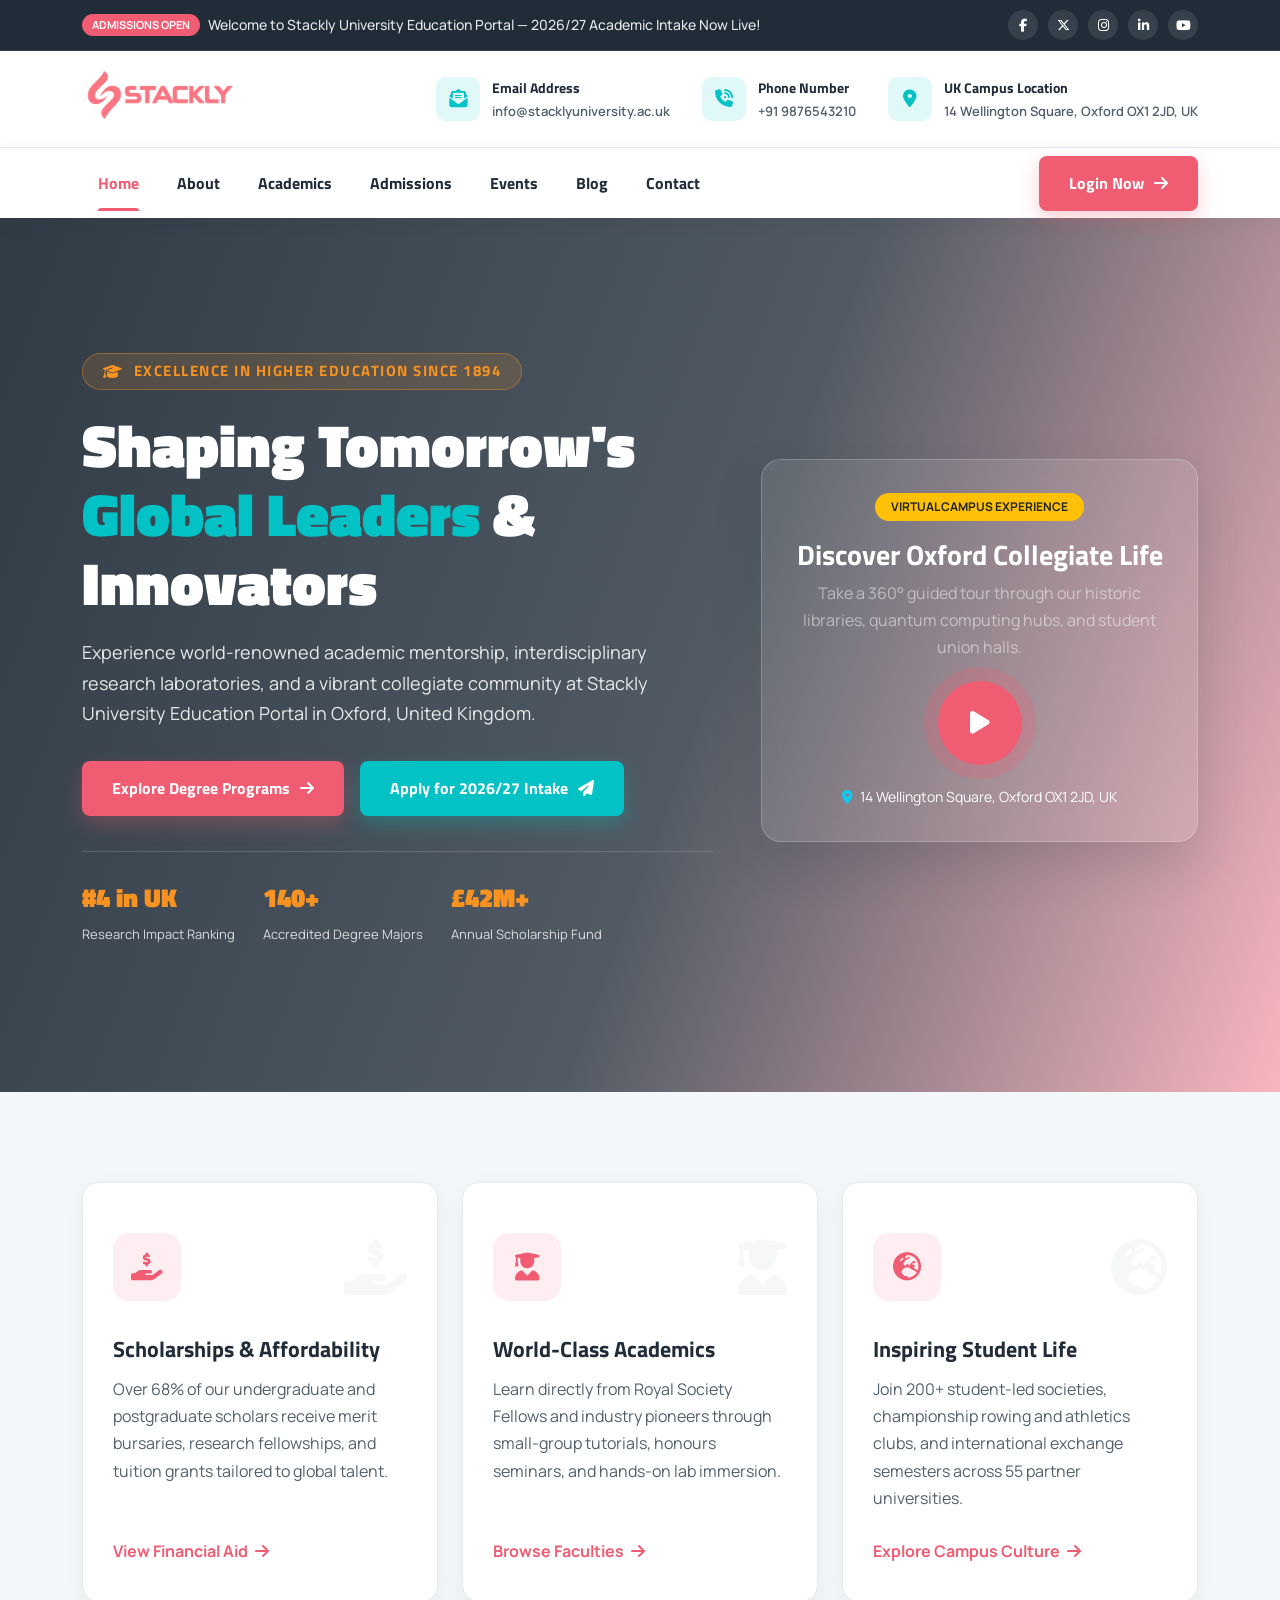
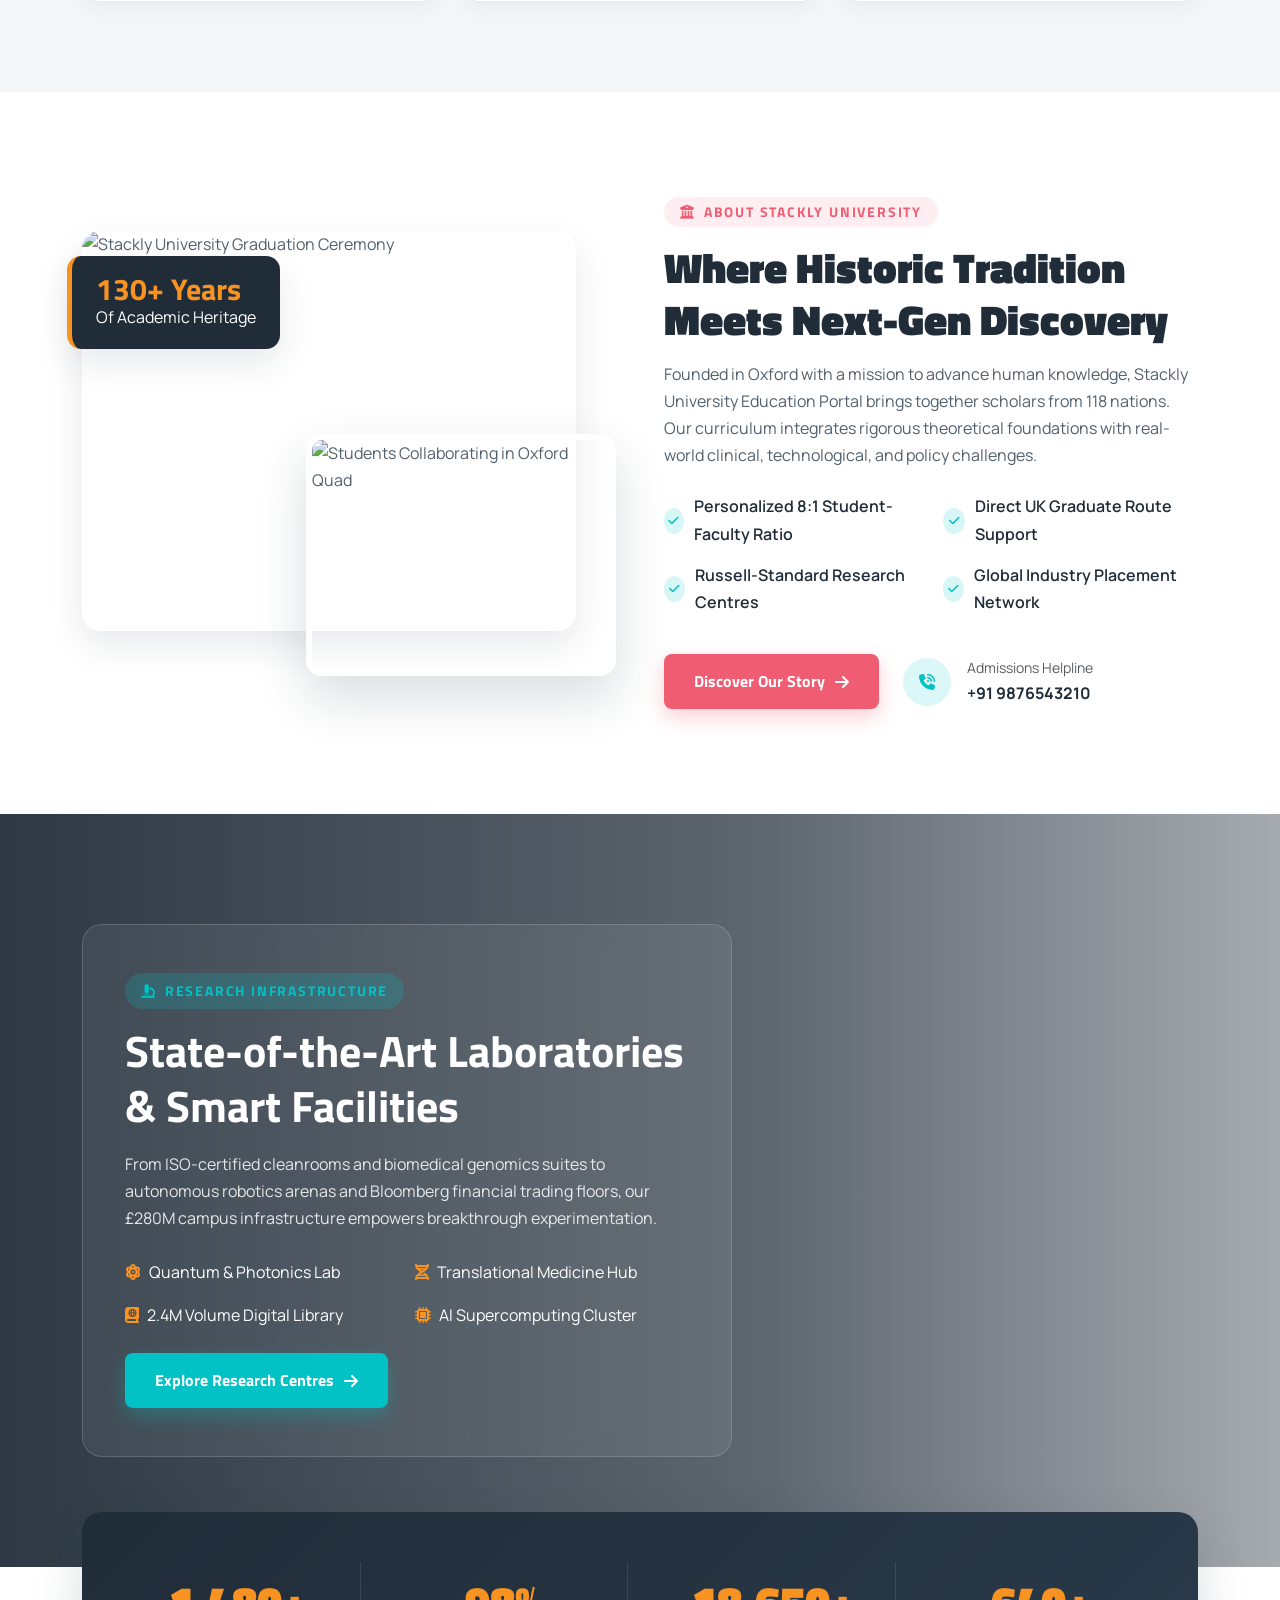
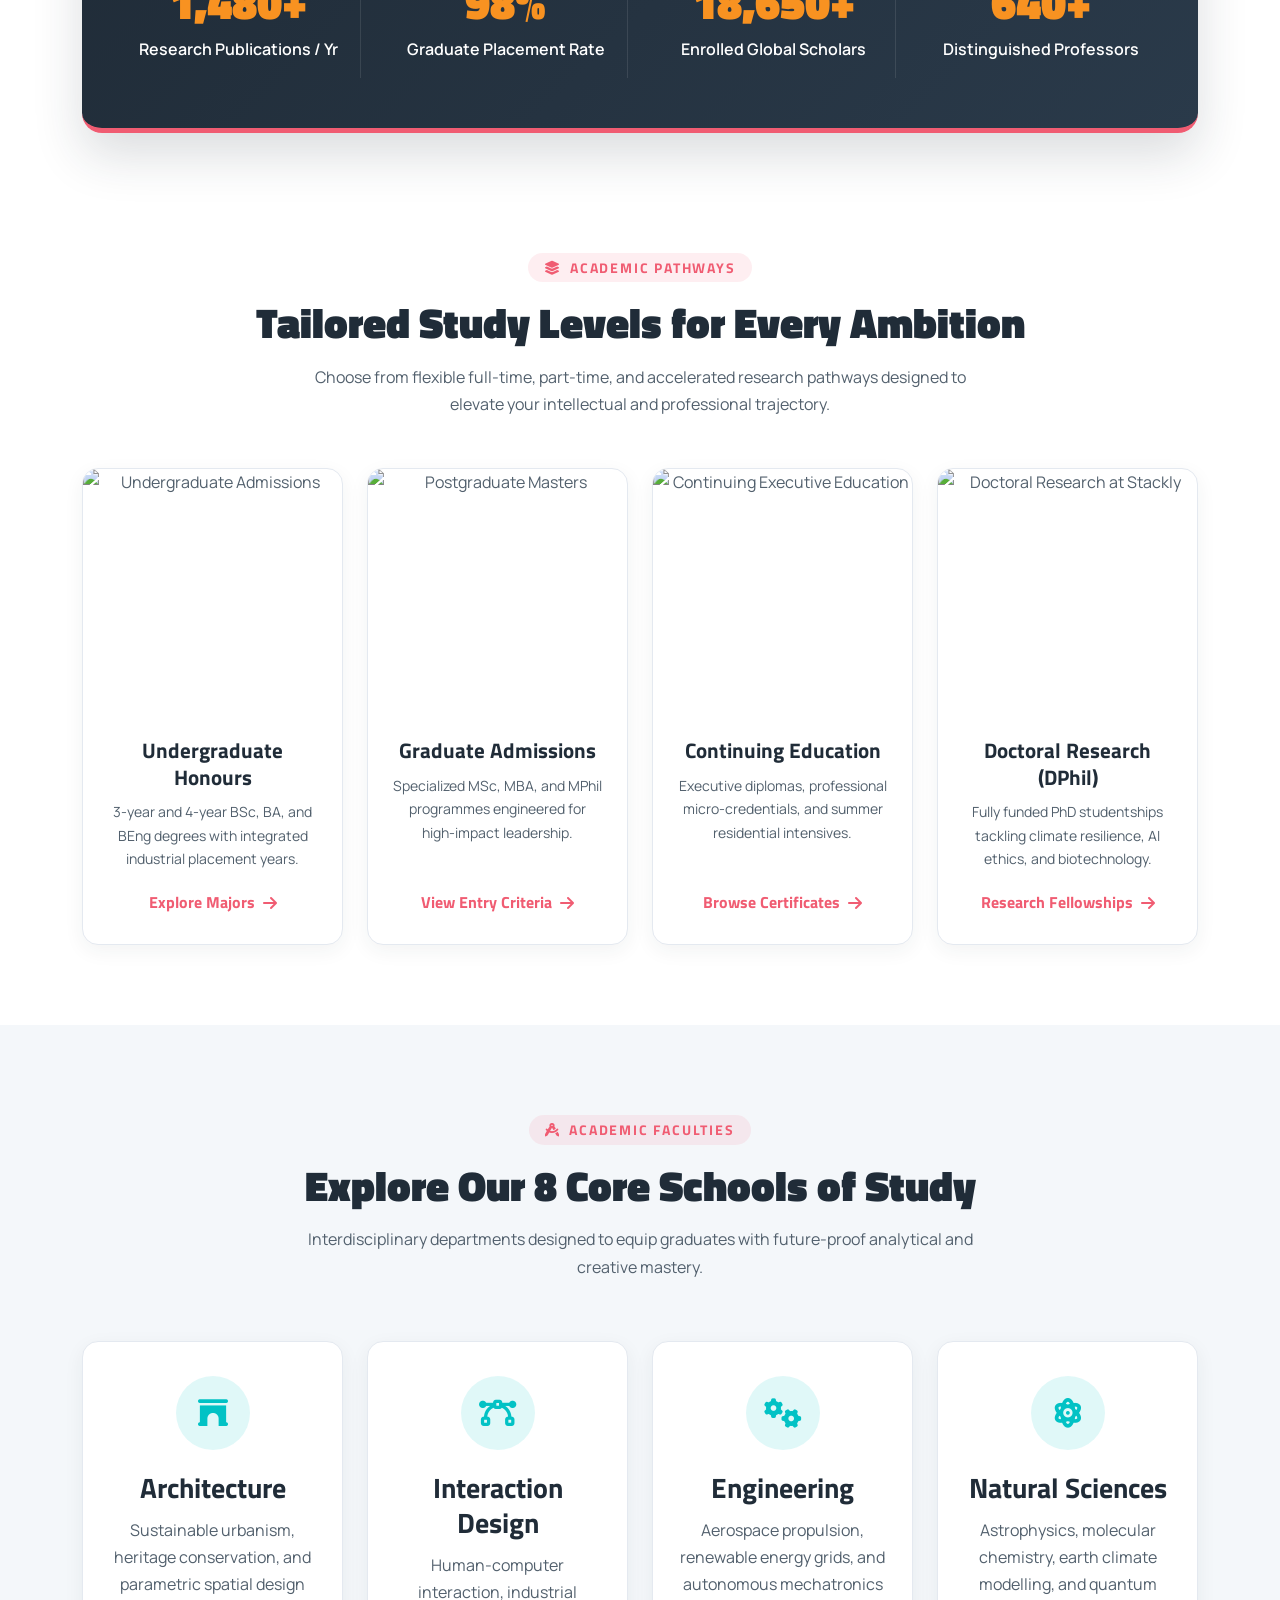
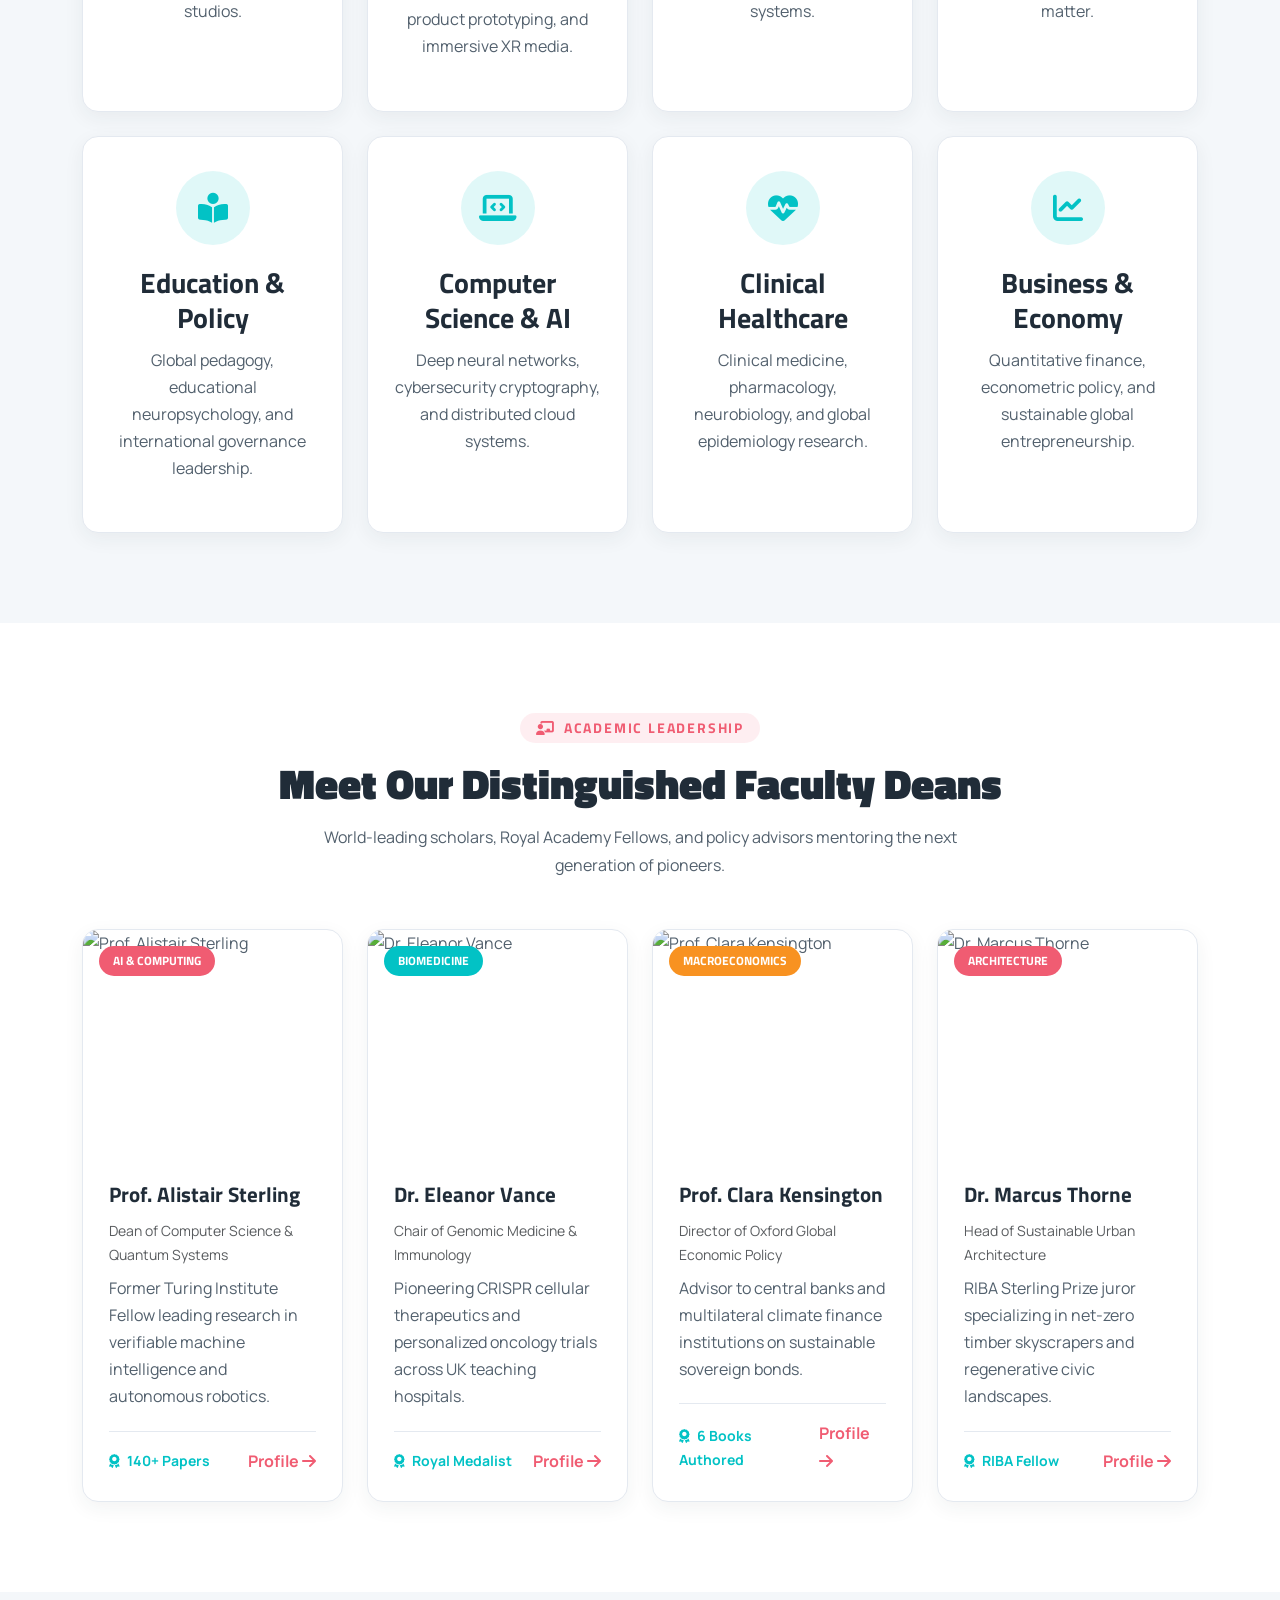
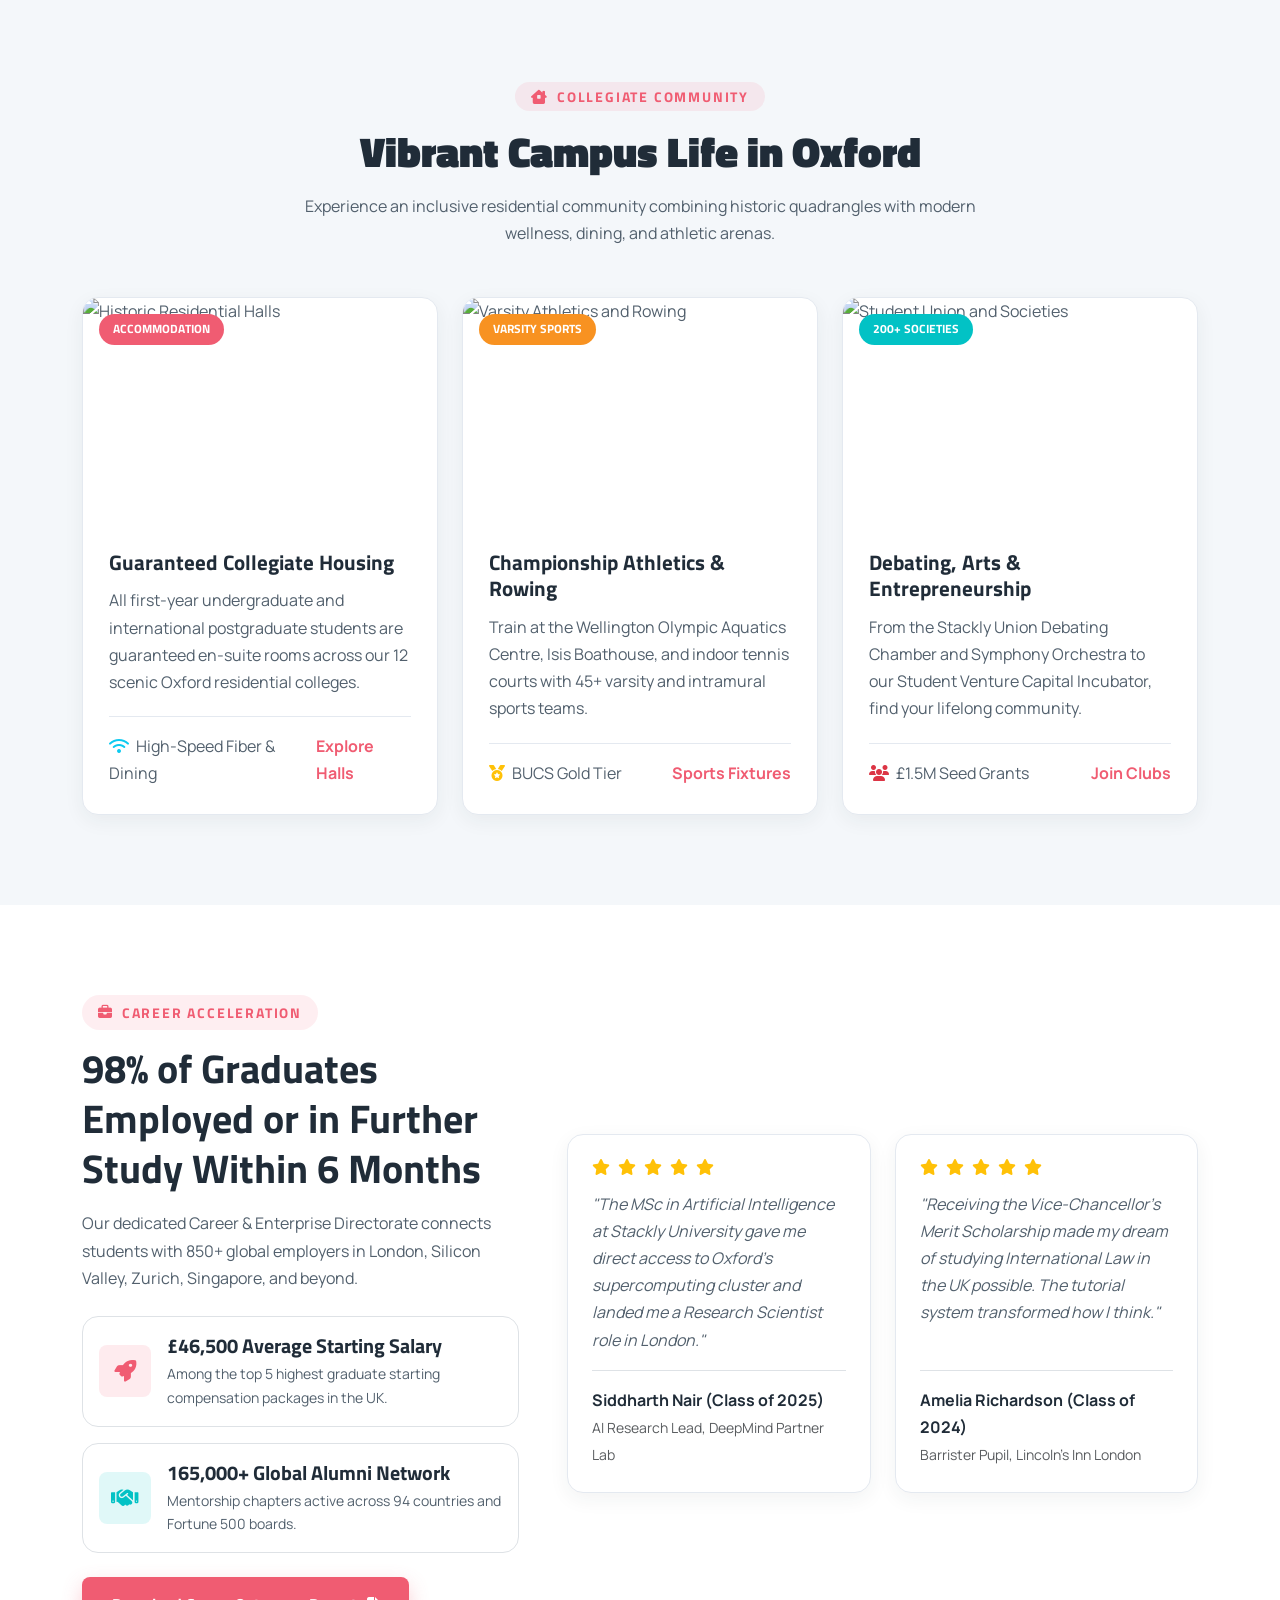
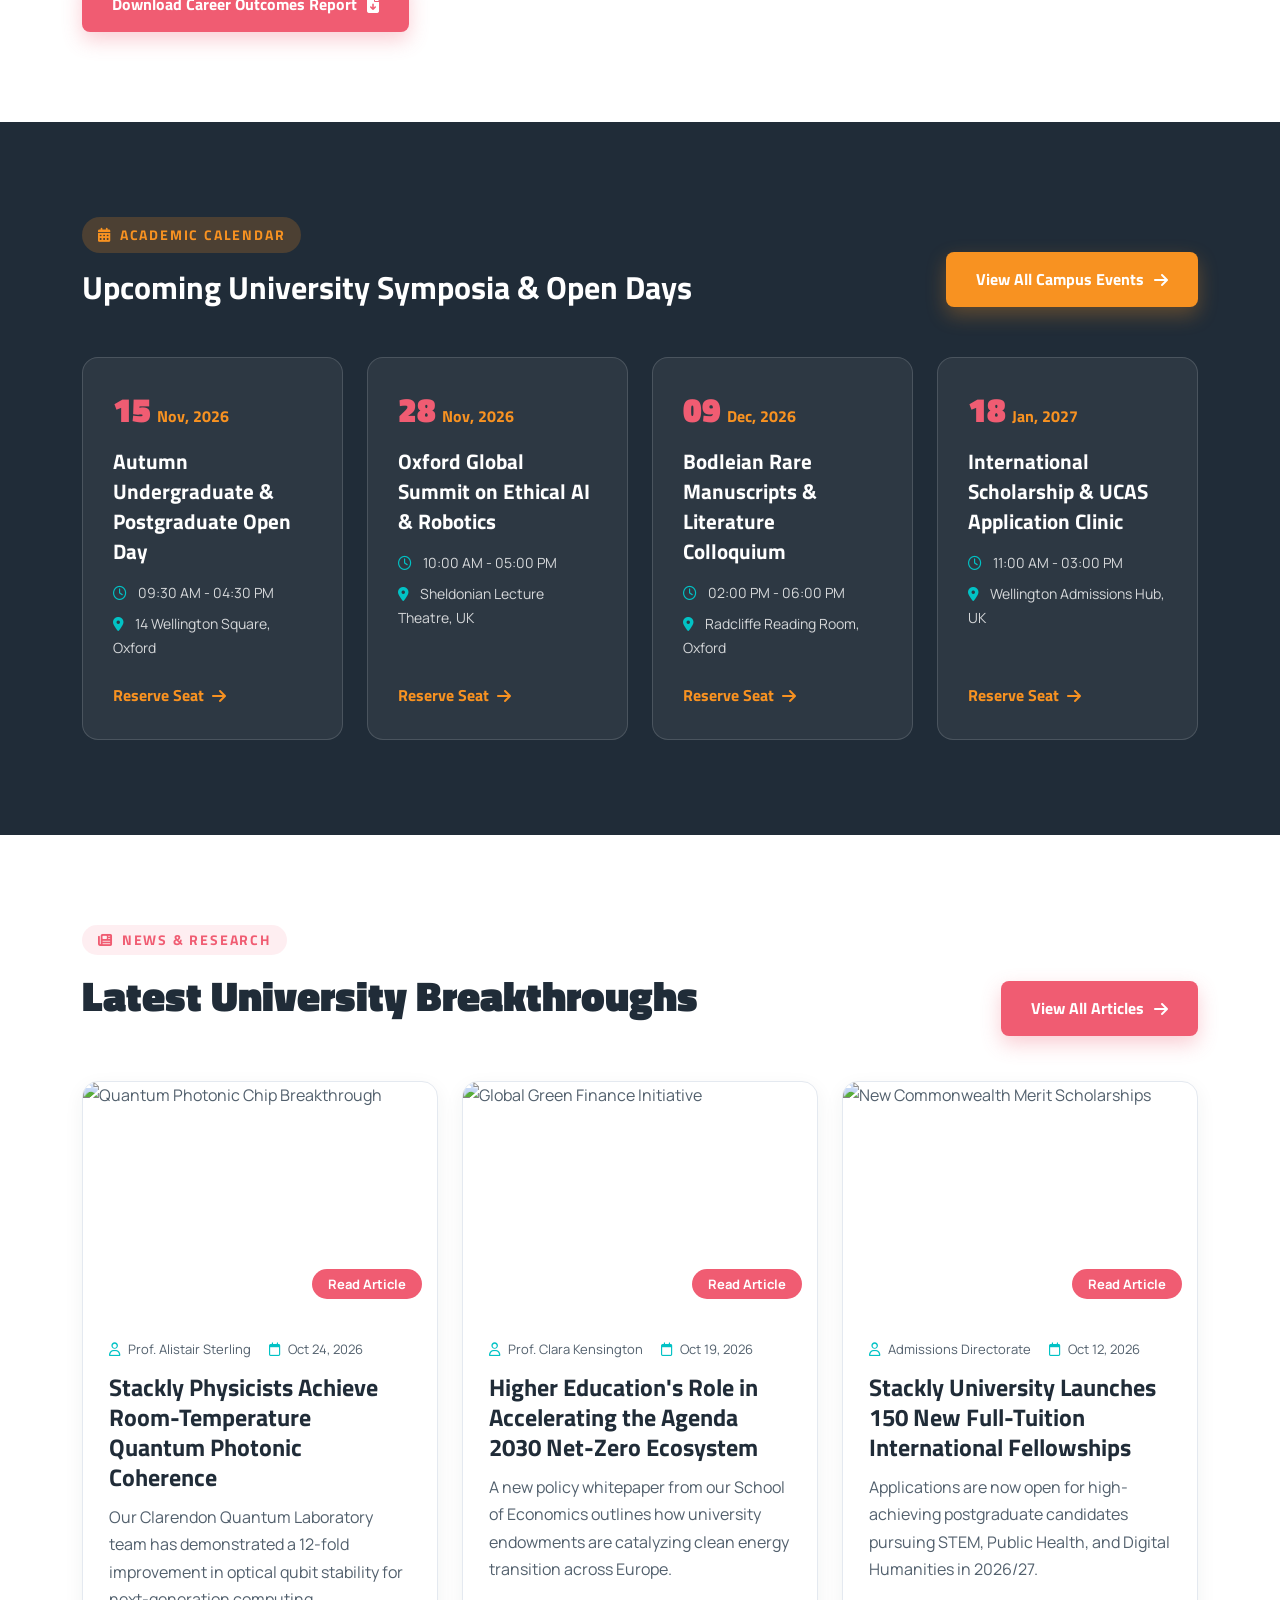
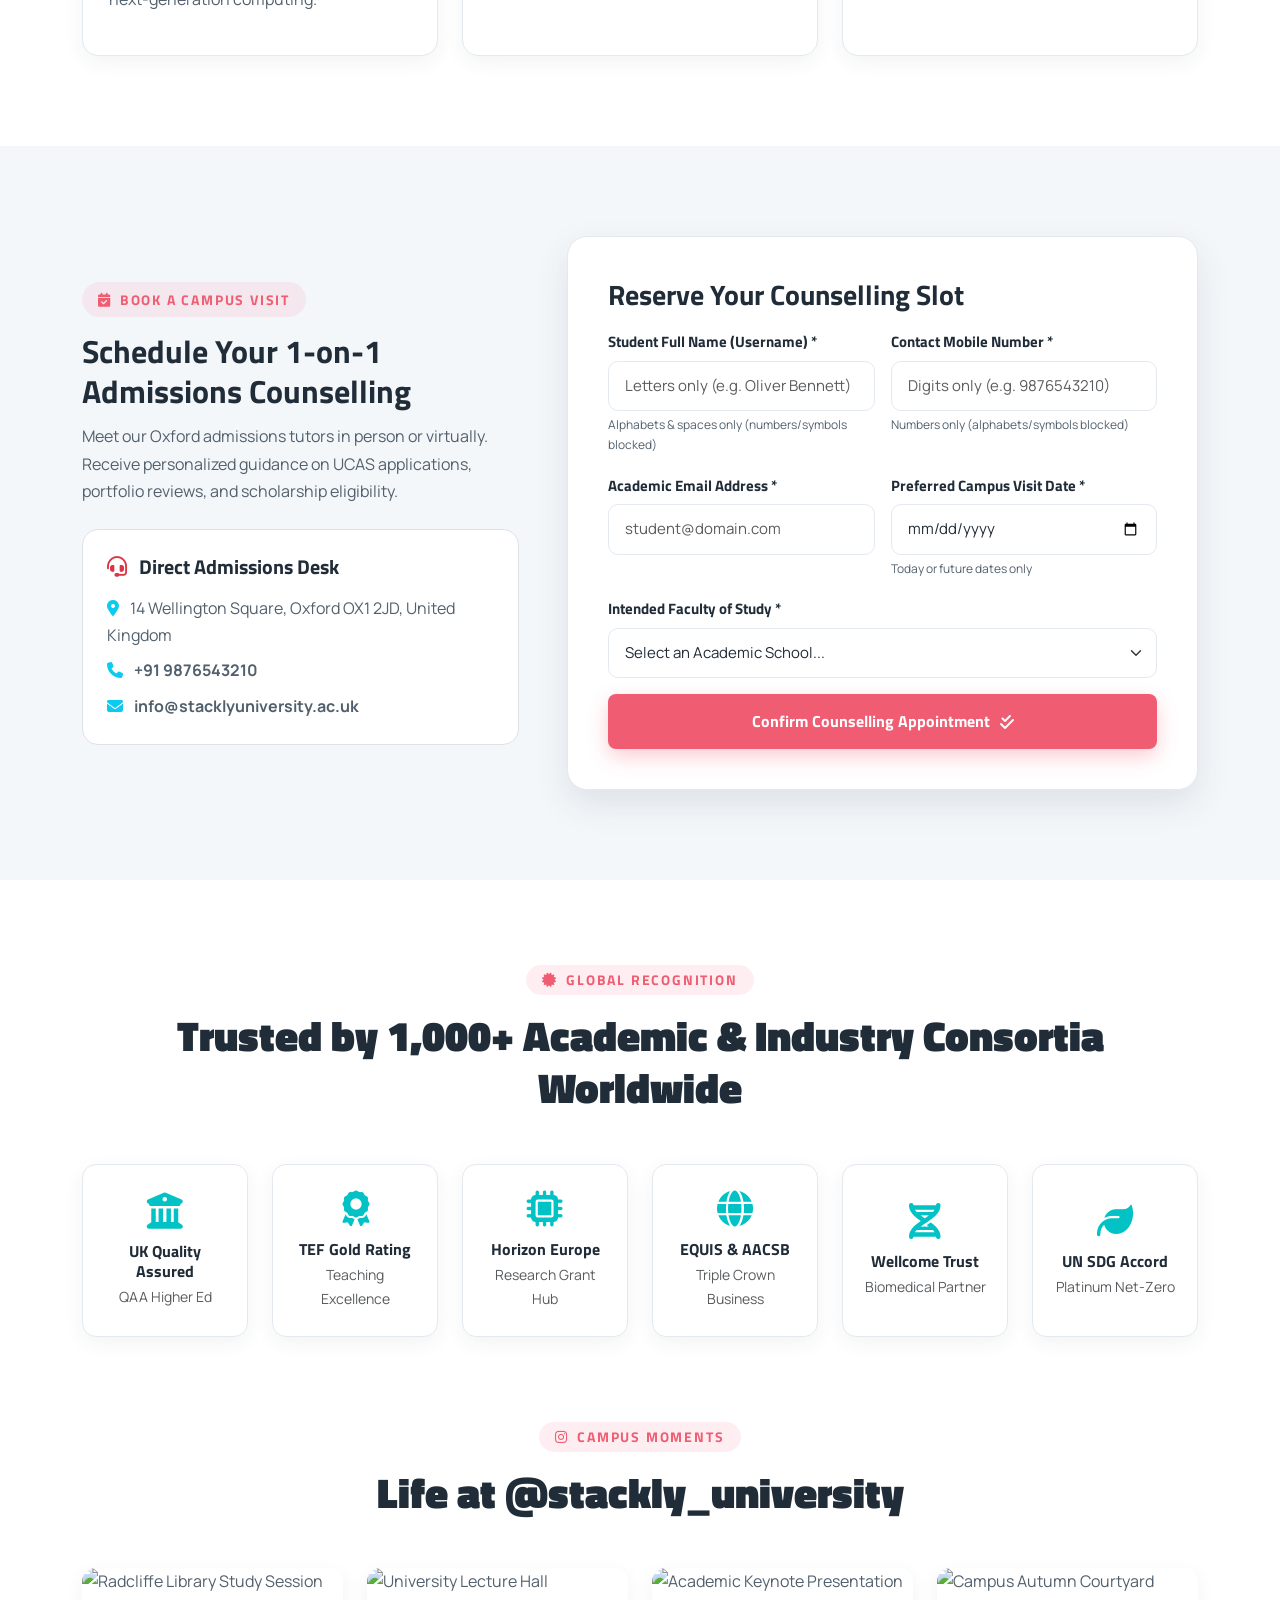
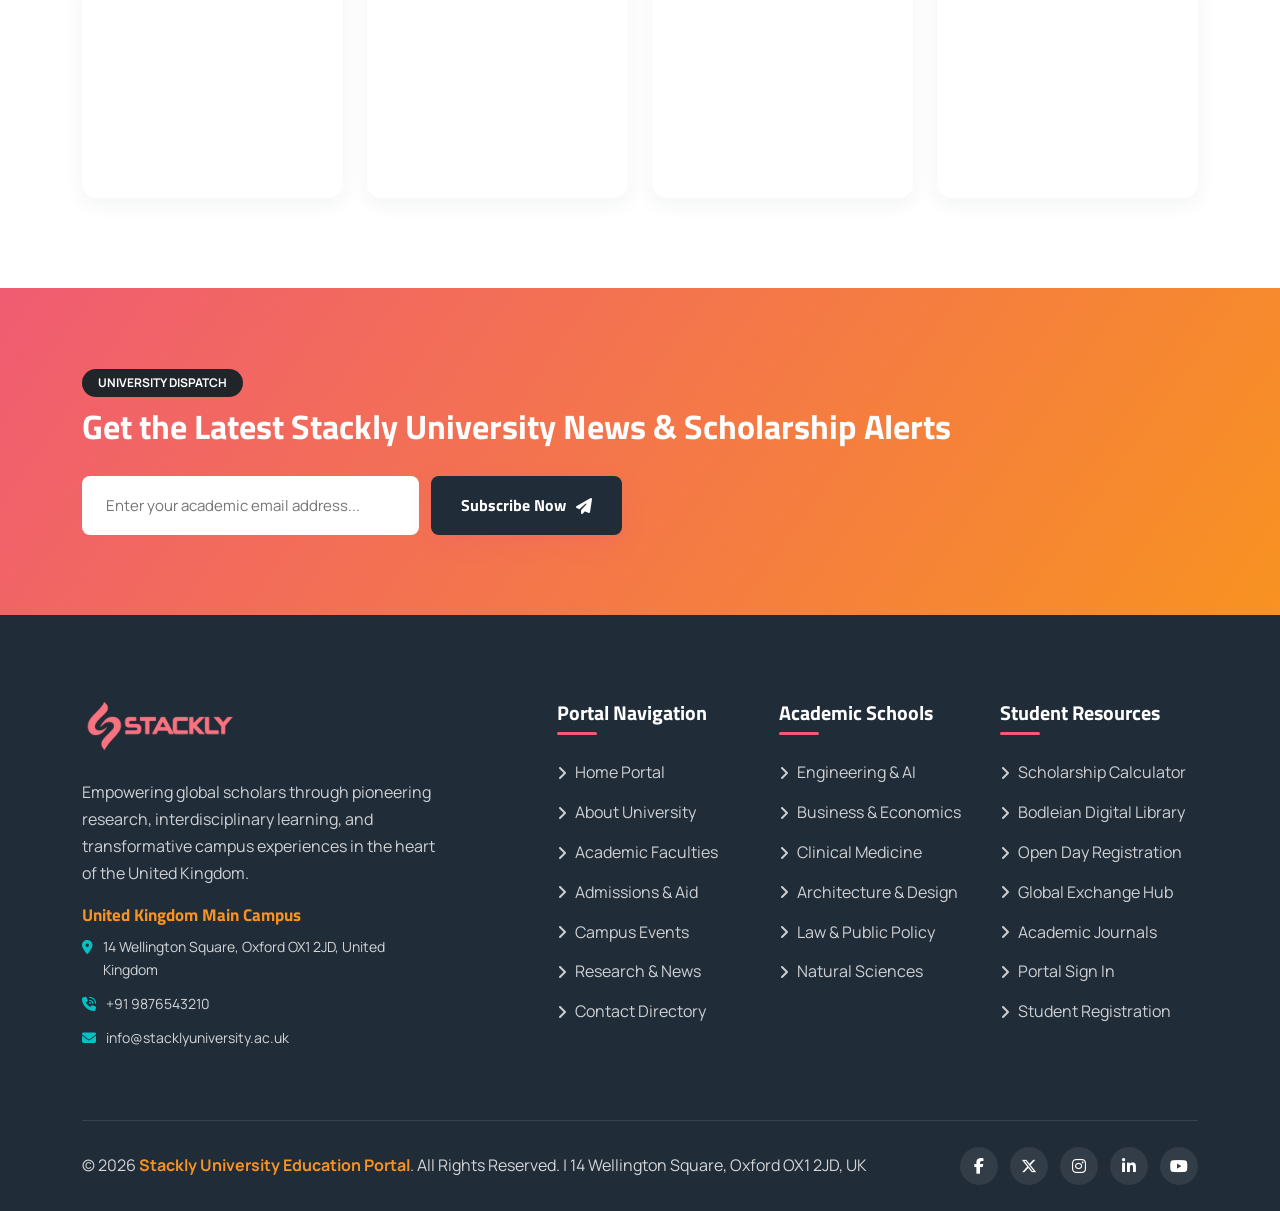
==== index.html @ 02e861b3 "first commit" ====
<!doctype html>
<html lang="en">
  <head>
    <meta charset="UTF-8" />
    <meta name="viewport" content="width=device-width, initial-scale=1.0" />
    <meta
      name="description"
      content="Stackly University Education Portal - Premier UK Higher Education, Research Excellence, Undergraduate & Postgraduate Admissions."
    />
    <title>Stackly University | University Education Portal</title>
    <!-- Favicon -->
    <link rel="icon" type="image/webp" href="assets/images/logoStackly.webp" />
    <!-- Bootstrap 5.3 CSS -->
    <link
      href="https://cdn.jsdelivr.net/npm/bootstrap@5.3.3/dist/css/bootstrap.min.css"
      rel="stylesheet"
    />
    <!-- Font Awesome 6.6 Latest Icons (includes X-Twitter) -->
    <link
      href="https://cdnjs.cloudflare.com/ajax/libs/font-awesome/6.6.0/css/all.min.css"
      rel="stylesheet"
    />
    <!-- Main Theme Stylesheet -->
    <link rel="stylesheet" href="assets/css/styles.css" />
  </head>
  <body class="boxed_wrapper">
    <!-- Common Header Component Container -->
    <div id="header-component"></div>

    <!-- SECTION 1: Banner Home One -->
    <section
      class="banner_home_one"
      style="
        background-image: url(&quot;https://images.unsplash.com/photo-1541339907198-e08756dedf3f?auto=format&fit=crop&w=1600&q=80&quot;);
      "
    >
      <div class="container">
        <div class="row align-items-center g-5">
          <div class="col-xl-7 col-lg-7 col-md-12">
            <div class="banner_left_text">
              <h4>
                <i class="fa-solid fa-graduation-cap"></i> Excellence in Higher
                Education Since 1894
              </h4>
              <h1>
                Shaping Tomorrow's <span>Global Leaders</span> &amp; Innovators
              </h1>
              <p>
                Experience world-renowned academic mentorship, interdisciplinary
                research laboratories, and a vibrant collegiate community at
                Stackly University Education Portal in Oxford, United Kingdom.
              </p>
              <div class="banner_btn_group">
                <a href="pages/academics.html" class="button-style-one"
                  >Explore Degree Programs
                  <i class="fa-solid fa-arrow-right"></i
                ></a>
                <a href="pages/admissions.html" class="button-style-three"
                  >Apply for 2026/27 Intake
                  <i class="fa-solid fa-paper-plane"></i
                ></a>
              </div>
              <div class="banner_quick_metrics">
                <div class="banner_metric_item">
                  <strong>#4 in UK</strong>
                  <span>Research Impact Ranking</span>
                </div>
                <div class="banner_metric_item">
                  <strong>140+</strong>
                  <span>Accredited Degree Majors</span>
                </div>
                <div class="banner_metric_item">
                  <strong>£42M+</strong>
                  <span>Annual Scholarship Fund</span>
                </div>
              </div>
            </div>
          </div>
          <div class="col-xl-5 col-lg-5 col-md-12">
            <div class="banner_right_card">
              <span
                class="badge bg-warning text-dark px-3 py-2 rounded-pill fw-bold mb-3"
                >VIRTUAL CAMPUS EXPERIENCE</span
              >
              <h3 class="text-white mb-2">Discover Oxford Collegiate Life</h3>
              <p class="text-white-50 mb-3">
                Take a 360° guided tour through our historic libraries, quantum
                computing hubs, and student union halls.
              </p>
              <div class="banner_right_vedio_button">
                <a
                  href="pages/events.html"
                  aria-label="Explore Campus Open Days"
                  ><i class="fa-solid fa-play"></i
                ></a>
              </div>
              <div class="mt-3 text-white small">
                <i class="fa-solid fa-location-dot text-info me-1"></i> 14
                Wellington Square, Oxford OX1 2JD, UK
              </div>
            </div>
          </div>
        </div>
      </div>
    </section>
    <!-- End Section 1 -->

    <!-- SECTION 2: Feature Section Home One -->
    <section class="feature_section_home_one sec_padding_110">
      <div class="container">
        <div class="row g-4">
          <div class="col-xl-4 col-lg-4 col-md-6 col-sm-12">
            <div class="feature_block_one">
              <div class="icon_box">
                <div class="icon">
                  <i class="fa-solid fa-hand-holding-dollar"></i>
                </div>
                <div class="bg_icon">
                  <i class="fa-solid fa-hand-holding-dollar"></i>
                </div>
              </div>
              <div class="feature_content">
                <h3>
                  <a href="pages/admissions.html"
                    >Scholarships &amp; Affordability</a
                  >
                </h3>
                <p>
                  Over 68% of our undergraduate and postgraduate scholars
                  receive merit bursaries, research fellowships, and tuition
                  grants tailored to global talent.
                </p>
                <div class="mt-auto pt-2">
                  <a
                    href="pages/admissions.html"
                    class="fw-bold"
                    style="color: var(--primary-color)"
                    >View Financial Aid
                    <i class="fa-solid fa-arrow-right ms-1"></i
                  ></a>
                </div>
              </div>
            </div>
          </div>
          <div class="col-xl-4 col-lg-4 col-md-6 col-sm-12">
            <div class="feature_block_one">
              <div class="icon_box">
                <div class="icon">
                  <i class="fa-solid fa-user-graduate"></i>
                </div>
                <div class="bg_icon">
                  <i class="fa-solid fa-user-graduate"></i>
                </div>
              </div>
              <div class="feature_content">
                <h3>
                  <a href="pages/academics.html">World-Class Academics</a>
                </h3>
                <p>
                  Learn directly from Royal Society Fellows and industry
                  pioneers through small-group tutorials, honours seminars, and
                  hands-on lab immersion.
                </p>
                <div class="mt-auto pt-2">
                  <a
                    href="pages/academics.html"
                    class="fw-bold"
                    style="color: var(--primary-color)"
                    >Browse Faculties
                    <i class="fa-solid fa-arrow-right ms-1"></i
                  ></a>
                </div>
              </div>
            </div>
          </div>
          <div class="col-xl-4 col-lg-4 col-md-12 col-sm-12">
            <div class="feature_block_one">
              <div class="icon_box">
                <div class="icon"><i class="fa-solid fa-earth-europe"></i></div>
                <div class="bg_icon">
                  <i class="fa-solid fa-earth-europe"></i>
                </div>
              </div>
              <div class="feature_content">
                <h3><a href="pages/about.html">Inspiring Student Life</a></h3>
                <p>
                  Join 200+ student-led societies, championship rowing and
                  athletics clubs, and international exchange semesters across
                  55 partner universities.
                </p>
                <div class="mt-auto pt-2">
                  <a
                    href="pages/about.html"
                    class="fw-bold"
                    style="color: var(--primary-color)"
                    >Explore Campus Culture
                    <i class="fa-solid fa-arrow-right ms-1"></i
                  ></a>
                </div>
              </div>
            </div>
          </div>
        </div>
      </div>
    </section>
    <!-- End Section 2 -->

    <!-- SECTION 3: About Section Home One -->
    <section class="about_section_home_one">
      <div class="container">
        <div class="row align-items-center g-5">
          <div class="col-xl-6 col-lg-6 col-md-12">
            <div class="about_left_image">
              <figure class="image_one">
                <img
                  src="https://images.unsplash.com/photo-1523050854058-8df90110c9f1?auto=format&fit=crop&w=900&q=80"
                  alt="Stackly University Graduation Ceremony"
                />
              </figure>
              <figure class="image_two">
                <img
                  src="https://images.unsplash.com/photo-1523240795612-9a054b0db644?auto=format&fit=crop&w=700&q=80"
                  alt="Students Collaborating in Oxford Quad"
                />
              </figure>
              <div class="about_experience_badge">
                <strong>130+ Years</strong>
                <span>Of Academic Heritage</span>
              </div>
            </div>
          </div>
          <div class="col-xl-6 col-lg-6 col-md-12">
            <div class="about_right_content">
              <h5>
                <i class="fa-solid fa-building-columns"></i> About Stackly
                University
              </h5>
              <h2>Where Historic Tradition Meets Next-Gen Discovery</h2>
              <p>
                Founded in Oxford with a mission to advance human knowledge,
                Stackly University Education Portal brings together scholars
                from 118 nations. Our curriculum integrates rigorous theoretical
                foundations with real-world clinical, technological, and policy
                challenges.
              </p>
              <div class="row mt-4 mb-3">
                <div class="col-sm-6">
                  <ul class="feature_list">
                    <li>
                      <i class="fa-solid fa-check"></i> Personalized 8:1
                      Student-Faculty Ratio
                    </li>
                    <li>
                      <i class="fa-solid fa-check"></i> Russell-Standard
                      Research Centres
                    </li>
                  </ul>
                </div>
                <div class="col-sm-6">
                  <ul class="feature_list">
                    <li>
                      <i class="fa-solid fa-check"></i> Direct UK Graduate Route
                      Support
                    </li>
                    <li>
                      <i class="fa-solid fa-check"></i> Global Industry
                      Placement Network
                    </li>
                  </ul>
                </div>
              </div>
              <div class="d-flex flex-wrap align-items-center gap-4 mt-4">
                <a href="pages/about.html" class="button-style-one"
                  >Discover Our Story <i class="fa-solid fa-arrow-right"></i
                ></a>
                <div class="d-flex align-items-center gap-3">
                  <div
                    class="rounded-circle d-flex align-items-center justify-content-center"
                    style="
                      width: 48px;
                      height: 48px;
                      background: rgba(2, 194, 197, 0.14);
                      color: var(--theme-color-one);
                    "
                  >
                    <i class="fa-solid fa-phone-volume"></i>
                  </div>
                  <div>
                    <small class="d-block text-muted"
                      >Admissions Helpline</small
                    >
                    <a
                      href="tel:+919876543210"
                      class="fw-bold"
                      style="color: var(--theme-color-two)"
                      >+91 9876543210</a
                    >
                  </div>
                </div>
              </div>
            </div>
          </div>
        </div>
      </div>
    </section>
    <!-- End Section 3 -->

    <!-- SECTION 4: Services / Laboratory and Facilities Section -->
    <section
      class="services_section_home_one sec_padding_150"
      style="
        background-image: url(&quot;https://images.unsplash.com/photo-1532094349884-543bc11b234d?auto=format&fit=crop&w=1600&q=80&quot;);
      "
    >
      <div class="container">
        <div class="services_content_home_one">
          <span
            class="theme_subtitle"
            style="
              background: rgba(2, 194, 197, 0.2);
              color: var(--theme-color-one);
            "
            ><i class="fa-solid fa-microscope"></i> Research
            Infrastructure</span
          >
          <h2>State-of-the-Art Laboratories &amp; Smart Facilities</h2>
          <p>
            From ISO-certified cleanrooms and biomedical genomics suites to
            autonomous robotics arenas and Bloomberg financial trading floors,
            our £280M campus infrastructure empowers breakthrough
            experimentation.
          </p>
          <div class="row g-3 mb-4">
            <div class="col-sm-6">
              <div class="d-flex align-items-center gap-2 text-white">
                <i
                  class="fa-solid fa-atom"
                  style="color: var(--secondary-color)"
                ></i>
                <span>Quantum &amp; Photonics Lab</span>
              </div>
            </div>
            <div class="col-sm-6">
              <div class="d-flex align-items-center gap-2 text-white">
                <i
                  class="fa-solid fa-dna"
                  style="color: var(--secondary-color)"
                ></i>
                <span>Translational Medicine Hub</span>
              </div>
            </div>
            <div class="col-sm-6">
              <div class="d-flex align-items-center gap-2 text-white">
                <i
                  class="fa-solid fa-book-atlas"
                  style="color: var(--secondary-color)"
                ></i>
                <span>2.4M Volume Digital Library</span>
              </div>
            </div>
            <div class="col-sm-6">
              <div class="d-flex align-items-center gap-2 text-white">
                <i
                  class="fa-solid fa-microchip"
                  style="color: var(--secondary-color)"
                ></i>
                <span>AI Supercomputing Cluster</span>
              </div>
            </div>
          </div>
          <div class="services_link_btn_home_one">
            <a href="pages/academics.html" class="button-style-three"
              >Explore Research Centres <i class="fa-solid fa-arrow-right"></i
            ></a>
          </div>
        </div>
      </div>
    </section>
    <!-- End Section 4 -->

    <!-- SECTION 5: Funfact Section Home One -->
    <section class="funfact_section_home_one centred">
      <div class="container">
        <div class="inner_container">
          <div class="row g-4 clearfix">
            <div class="col-lg-3 col-md-6 col-sm-12 funfact_block">
              <div class="funfact_block_one">
                <div class="inner_box">
                  <div class="count_outer count_box">
                    <span class="count_text" data-speed="1500" data-stop="1480"
                      >0</span
                    ><span>+</span>
                  </div>
                  <p>Research Publications / Yr</p>
                </div>
              </div>
            </div>
            <div class="col-lg-3 col-md-6 col-sm-12 funfact_block">
              <div class="funfact_block_one">
                <div class="inner_box">
                  <div class="count_outer count_box">
                    <span class="count_text" data-speed="1500" data-stop="98"
                      >0</span
                    ><span>%</span>
                  </div>
                  <p>Graduate Placement Rate</p>
                </div>
              </div>
            </div>
            <div class="col-lg-3 col-md-6 col-sm-12 funfact_block">
              <div class="funfact_block_one">
                <div class="inner_box">
                  <div class="count_outer count_box">
                    <span class="count_text" data-speed="1500" data-stop="18650"
                      >0</span
                    ><span>+</span>
                  </div>
                  <p>Enrolled Global Scholars</p>
                </div>
              </div>
            </div>
            <div class="col-lg-3 col-md-6 col-sm-12 funfact_block">
              <div class="funfact_block_one">
                <div class="inner_box">
                  <div class="count_outer count_box">
                    <span class="count_text" data-speed="1500" data-stop="640"
                      >0</span
                    ><span>+</span>
                  </div>
                  <p>Distinguished Professors</p>
                </div>
              </div>
            </div>
          </div>
        </div>
      </div>
    </section>
    <!-- End Section 5 -->

    <!-- SECTION 6: Programs Section Home One -->
    <section class="programs_section_home_one">
      <div class="container">
        <div class="section_title_one centred mb_50">
          <h5><i class="fa-solid fa-layer-group"></i> Academic Pathways</h5>
          <h2>Tailored Study Levels for Every Ambition</h2>
          <p>
            Choose from flexible full-time, part-time, and accelerated research
            pathways designed to elevate your intellectual and professional
            trajectory.
          </p>
        </div>
        <div class="row g-4 clearfix">
          <div class="col-xl-3 col-lg-6 col-md-6 col-sm-12 programs_block">
            <div class="programs_block_one centred">
              <div class="inner_box">
                <figure class="image_box">
                  <a href="pages/academics.html"
                    ><img
                      src="https://images.unsplash.com/photo-1517486808906-6ca8b3f04846?auto=format&fit=crop&w=800&q=80"
                      alt="Undergraduate Admissions"
                  /></a>
                </figure>
                <div class="lower_content">
                  <div class="inner">
                    <h4>
                      <a href="pages/academics.html">Undergraduate Honours</a>
                    </h4>
                    <p>
                      3-year and 4-year BSc, BA, and BEng degrees with
                      integrated industrial placement years.
                    </p>
                    <div class="link-btn mt-auto">
                      <a href="pages/academics.html"
                        >Explore Majors <i class="fa-solid fa-arrow-right"></i
                      ></a>
                    </div>
                  </div>
                </div>
              </div>
            </div>
          </div>
          <div class="col-xl-3 col-lg-6 col-md-6 col-sm-12 programs_block">
            <div class="programs_block_one centred">
              <div class="inner_box">
                <figure class="image_box">
                  <a href="pages/admissions.html"
                    ><img
                      src="https://images.unsplash.com/photo-1434030216411-0b793f4b4173?auto=format&fit=crop&w=800&q=80"
                      alt="Postgraduate Masters"
                  /></a>
                </figure>
                <div class="lower_content">
                  <div class="inner">
                    <h4>
                      <a href="pages/admissions.html">Graduate Admissions</a>
                    </h4>
                    <p>
                      Specialized MSc, MBA, and MPhil programmes engineered for
                      high-impact leadership.
                    </p>
                    <div class="link-btn mt-auto">
                      <a href="pages/admissions.html"
                        >View Entry Criteria
                        <i class="fa-solid fa-arrow-right"></i
                      ></a>
                    </div>
                  </div>
                </div>
              </div>
            </div>
          </div>
          <div class="col-xl-3 col-lg-6 col-md-6 col-sm-12 programs_block">
            <div class="programs_block_one centred">
              <div class="inner_box">
                <figure class="image_box">
                  <a href="pages/academics.html"
                    ><img
                      src="https://images.unsplash.com/photo-1522202176988-66273c2fd55f?auto=format&fit=crop&w=800&q=80"
                      alt="Continuing Executive Education"
                  /></a>
                </figure>
                <div class="lower_content">
                  <div class="inner">
                    <h4>
                      <a href="pages/academics.html">Continuing Education</a>
                    </h4>
                    <p>
                      Executive diplomas, professional micro-credentials, and
                      summer residential intensives.
                    </p>
                    <div class="link-btn mt-auto">
                      <a href="pages/academics.html"
                        >Browse Certificates
                        <i class="fa-solid fa-arrow-right"></i
                      ></a>
                    </div>
                  </div>
                </div>
              </div>
            </div>
          </div>
          <div class="col-xl-3 col-lg-6 col-md-6 col-sm-12 programs_block">
            <div class="programs_block_one centred">
              <div class="inner_box">
                <figure class="image_box">
                  <a href="pages/academics.html"
                    ><img
                      src="https://images.unsplash.com/photo-1581091226825-a6a2a5aee158?auto=format&fit=crop&w=800&q=80"
                      alt="Doctoral Research at Stackly"
                  /></a>
                </figure>
                <div class="lower_content">
                  <div class="inner">
                    <h4>
                      <a href="pages/academics.html"
                        >Doctoral Research (DPhil)</a
                      >
                    </h4>
                    <p>
                      Fully funded PhD studentships tackling climate resilience,
                      AI ethics, and biotechnology.
                    </p>
                    <div class="link-btn mt-auto">
                      <a href="pages/academics.html"
                        >Research Fellowships
                        <i class="fa-solid fa-arrow-right"></i
                      ></a>
                    </div>
                  </div>
                </div>
              </div>
            </div>
          </div>
        </div>
      </div>
    </section>
    <!-- End Section 6 -->

    <!-- SECTION 7: Our Studies Section Home One -->
    <section class="studies_section_home_one sec_padding_110">
      <div class="container">
        <div class="section_title_one centred mb_60">
          <h5>
            <i class="fa-solid fa-compass-drafting"></i> Academic Faculties
          </h5>
          <h2>Explore Our 8 Core Schools of Study</h2>
          <p>
            Interdisciplinary departments designed to equip graduates with
            future-proof analytical and creative mastery.
          </p>
        </div>
        <div class="row g-4 clearfix">
          <div class="col-xl-3 col-lg-4 col-md-6 col-sm-12">
            <div class="studies_block_one">
              <div class="inner_box">
                <figure class="image_box">
                  <a href="pages/academics.html" aria-label="Architecture"
                    ><i class="fa-solid fa-archway"></i
                  ></a>
                </figure>
                <div class="lower_content">
                  <div class="inner">
                    <h3><a href="pages/academics.html">Architecture</a></h3>
                    <p>
                      Sustainable urbanism, heritage conservation, and
                      parametric spatial design studios.
                    </p>
                  </div>
                </div>
              </div>
            </div>
          </div>
          <div class="col-xl-3 col-lg-4 col-md-6 col-sm-12">
            <div class="studies_block_one">
              <div class="inner_box">
                <figure class="image_box">
                  <a href="pages/academics.html" aria-label="Design"
                    ><i class="fa-solid fa-bezier-curve"></i
                  ></a>
                </figure>
                <div class="lower_content">
                  <div class="inner">
                    <h3>
                      <a href="pages/academics.html">Interaction Design</a>
                    </h3>
                    <p>
                      Human-computer interaction, industrial product
                      prototyping, and immersive XR media.
                    </p>
                  </div>
                </div>
              </div>
            </div>
          </div>
          <div class="col-xl-3 col-lg-4 col-md-6 col-sm-12">
            <div class="studies_block_one">
              <div class="inner_box">
                <figure class="image_box">
                  <a href="pages/academics.html" aria-label="Engineering"
                    ><i class="fa-solid fa-gears"></i
                  ></a>
                </figure>
                <div class="lower_content">
                  <div class="inner">
                    <h3><a href="pages/academics.html">Engineering</a></h3>
                    <p>
                      Aerospace propulsion, renewable energy grids, and
                      autonomous mechatronics systems.
                    </p>
                  </div>
                </div>
              </div>
            </div>
          </div>
          <div class="col-xl-3 col-lg-4 col-md-6 col-sm-12">
            <div class="studies_block_one">
              <div class="inner_box">
                <figure class="image_box">
                  <a href="pages/academics.html" aria-label="Sciences"
                    ><i class="fa-solid fa-atom"></i
                  ></a>
                </figure>
                <div class="lower_content">
                  <div class="inner">
                    <h3><a href="pages/academics.html">Natural Sciences</a></h3>
                    <p>
                      Astrophysics, molecular chemistry, earth climate
                      modelling, and quantum matter.
                    </p>
                  </div>
                </div>
              </div>
            </div>
          </div>
          <div class="col-xl-3 col-lg-4 col-md-6 col-sm-12">
            <div class="studies_block_one">
              <div class="inner_box">
                <figure class="image_box">
                  <a href="pages/academics.html" aria-label="Education"
                    ><i class="fa-solid fa-book-open-reader"></i
                  ></a>
                </figure>
                <div class="lower_content">
                  <div class="inner">
                    <h3>
                      <a href="pages/academics.html">Education &amp; Policy</a>
                    </h3>
                    <p>
                      Global pedagogy, educational neuropsychology, and
                      international governance leadership.
                    </p>
                  </div>
                </div>
              </div>
            </div>
          </div>
          <div class="col-xl-3 col-lg-4 col-md-6 col-sm-12">
            <div class="studies_block_one">
              <div class="inner_box">
                <figure class="image_box">
                  <a href="pages/academics.html" aria-label="IT and AI"
                    ><i class="fa-solid fa-laptop-code"></i
                  ></a>
                </figure>
                <div class="lower_content">
                  <div class="inner">
                    <h3>
                      <a href="pages/academics.html"
                        >Computer Science &amp; AI</a
                      >
                    </h3>
                    <p>
                      Deep neural networks, cybersecurity cryptography, and
                      distributed cloud systems.
                    </p>
                  </div>
                </div>
              </div>
            </div>
          </div>
          <div class="col-xl-3 col-lg-4 col-md-6 col-sm-12">
            <div class="studies_block_one">
              <div class="inner_box">
                <figure class="image_box">
                  <a href="pages/academics.html" aria-label="Health Care"
                    ><i class="fa-solid fa-heart-pulse"></i
                  ></a>
                </figure>
                <div class="lower_content">
                  <div class="inner">
                    <h3>
                      <a href="pages/academics.html">Clinical Healthcare</a>
                    </h3>
                    <p>
                      Clinical medicine, pharmacology, neurobiology, and global
                      epidemiology research.
                    </p>
                  </div>
                </div>
              </div>
            </div>
          </div>
          <div class="col-xl-3 col-lg-4 col-md-6 col-sm-12">
            <div class="studies_block_one">
              <div class="inner_box">
                <figure class="image_box">
                  <a href="pages/academics.html" aria-label="Economy"
                    ><i class="fa-solid fa-chart-line"></i
                  ></a>
                </figure>
                <div class="lower_content">
                  <div class="inner">
                    <h3>
                      <a href="pages/academics.html">Business &amp; Economy</a>
                    </h3>
                    <p>
                      Quantitative finance, econometric policy, and sustainable
                      global entrepreneurship.
                    </p>
                  </div>
                </div>
              </div>
            </div>
          </div>
        </div>
      </div>
    </section>
    <!-- End Section 7 -->

    <!-- SECTION 8: Distinguished Faculty Spotlight Section -->
    <section class="sec_padding_110">
      <div class="container">
        <div class="section_title_one centred mb_50">
          <h5>
            <i class="fa-solid fa-chalkboard-user"></i> Academic Leadership
          </h5>
          <h2>Meet Our Distinguished Faculty Deans</h2>
          <p>
            World-leading scholars, Royal Academy Fellows, and policy advisors
            mentoring the next generation of pioneers.
          </p>
        </div>
        <div class="row g-4">
          <div class="col-xl-3 col-lg-6 col-md-6">
            <div class="portal_card">
              <div class="portal_card_img">
                <img
                  src="https://images.unsplash.com/photo-1560250097-0b93528c311a?auto=format&fit=crop&w=700&q=80"
                  alt="Prof. Alistair Sterling"
                />
                <span class="portal_card_badge">AI &amp; Computing</span>
              </div>
              <div class="portal_card_body">
                <h4>Prof. Alistair Sterling</h4>
                <p class="small text-muted mb-2">
                  Dean of Computer Science &amp; Quantum Systems
                </p>
                <p>
                  Former Turing Institute Fellow leading research in verifiable
                  machine intelligence and autonomous robotics.
                </p>
                <div class="portal_card_footer">
                  <span
                    class="small fw-bold"
                    style="color: var(--theme-color-one)"
                    ><i class="fa-solid fa-award me-1"></i> 140+ Papers</span
                  >
                  <a
                    href="pages/academics.html"
                    class="fw-bold"
                    style="color: var(--primary-color)"
                    >Profile <i class="fa-solid fa-arrow-right"></i
                  ></a>
                </div>
              </div>
            </div>
          </div>
          <div class="col-xl-3 col-lg-6 col-md-6">
            <div class="portal_card">
              <div class="portal_card_img">
                <img
                  src="https://images.unsplash.com/photo-1573496359142-b8d87734a5a2?auto=format&fit=crop&w=700&q=80"
                  alt="Dr. Eleanor Vance"
                />
                <span
                  class="portal_card_badge"
                  style="background: var(--theme-color-one)"
                  >Biomedicine</span
                >
              </div>
              <div class="portal_card_body">
                <h4>Dr. Eleanor Vance</h4>
                <p class="small text-muted mb-2">
                  Chair of Genomic Medicine &amp; Immunology
                </p>
                <p>
                  Pioneering CRISPR cellular therapeutics and personalized
                  oncology trials across UK teaching hospitals.
                </p>
                <div class="portal_card_footer">
                  <span
                    class="small fw-bold"
                    style="color: var(--theme-color-one)"
                    ><i class="fa-solid fa-award me-1"></i> Royal Medalist</span
                  >
                  <a
                    href="pages/academics.html"
                    class="fw-bold"
                    style="color: var(--primary-color)"
                    >Profile <i class="fa-solid fa-arrow-right"></i
                  ></a>
                </div>
              </div>
            </div>
          </div>
          <div class="col-xl-3 col-lg-6 col-md-6">
            <div class="portal_card">
              <div class="portal_card_img">
                <img
                  src="https://images.unsplash.com/photo-1534528741775-53994a69daeb?auto=format&fit=crop&w=700&q=80"
                  alt="Prof. Clara Kensington"
                />
                <span
                  class="portal_card_badge"
                  style="background: var(--secondary-color)"
                  >Macroeconomics</span
                >
              </div>
              <div class="portal_card_body">
                <h4>Prof. Clara Kensington</h4>
                <p class="small text-muted mb-2">
                  Director of Oxford Global Economic Policy
                </p>
                <p>
                  Advisor to central banks and multilateral climate finance
                  institutions on sustainable sovereign bonds.
                </p>
                <div class="portal_card_footer">
                  <span
                    class="small fw-bold"
                    style="color: var(--theme-color-one)"
                    ><i class="fa-solid fa-award me-1"></i> 6 Books
                    Authored</span
                  >
                  <a
                    href="pages/academics.html"
                    class="fw-bold"
                    style="color: var(--primary-color)"
                    >Profile <i class="fa-solid fa-arrow-right"></i
                  ></a>
                </div>
              </div>
            </div>
          </div>
          <div class="col-xl-3 col-lg-6 col-md-6">
            <div class="portal_card">
              <div class="portal_card_img">
                <img
                  src="https://images.unsplash.com/photo-1507003211169-0a1dd7228f2d?auto=format&fit=crop&w=700&q=80"
                  alt="Dr. Marcus Thorne"
                />
                <span class="portal_card_badge">Architecture</span>
              </div>
              <div class="portal_card_body">
                <h4>Dr. Marcus Thorne</h4>
                <p class="small text-muted mb-2">
                  Head of Sustainable Urban Architecture
                </p>
                <p>
                  RIBA Sterling Prize juror specializing in net-zero timber
                  skyscrapers and regenerative civic landscapes.
                </p>
                <div class="portal_card_footer">
                  <span
                    class="small fw-bold"
                    style="color: var(--theme-color-one)"
                    ><i class="fa-solid fa-award me-1"></i> RIBA Fellow</span
                  >
                  <a
                    href="pages/academics.html"
                    class="fw-bold"
                    style="color: var(--primary-color)"
                    >Profile <i class="fa-solid fa-arrow-right"></i
                  ></a>
                </div>
              </div>
            </div>
          </div>
        </div>
      </div>
    </section>
    <!-- End Section 8 -->

    <!-- SECTION 9: Residential Colleges & Campus Life Showcase -->
    <section class="sec_padding_110 bg_light_portal">
      <div class="container">
        <div class="section_title_one centred mb_50">
          <h5>
            <i class="fa-solid fa-house-chimney-window"></i> Collegiate
            Community
          </h5>
          <h2>Vibrant Campus Life in Oxford</h2>
          <p>
            Experience an inclusive residential community combining historic
            quadrangles with modern wellness, dining, and athletic arenas.
          </p>
        </div>
        <div class="row g-4">
          <div class="col-lg-4 col-md-6">
            <div class="portal_card">
              <div class="portal_card_img">
                <img
                  src="https://images.unsplash.com/photo-1562774053-701939374585?auto=format&fit=crop&w=800&q=80"
                  alt="Historic Residential Halls"
                />
                <span class="portal_card_badge">Accommodation</span>
              </div>
              <div class="portal_card_body">
                <h3>Guaranteed Collegiate Housing</h3>
                <p>
                  All first-year undergraduate and international postgraduate
                  students are guaranteed en-suite rooms across our 12 scenic
                  Oxford residential colleges.
                </p>
                <div class="portal_card_footer">
                  <span
                    ><i class="fa-solid fa-wifi text-info me-1"></i> High-Speed
                    Fiber &amp; Dining</span
                  >
                  <a
                    href="pages/about.html"
                    class="fw-bold"
                    style="color: var(--primary-color)"
                    >Explore Halls</a
                  >
                </div>
              </div>
            </div>
          </div>
          <div class="col-lg-4 col-md-6">
            <div class="portal_card">
              <div class="portal_card_img">
                <img
                  src="https://images.unsplash.com/photo-1526676037777-05a232554f77?auto=format&fit=crop&w=800&q=80"
                  alt="Varsity Athletics and Rowing"
                />
                <span
                  class="portal_card_badge"
                  style="background: var(--secondary-color)"
                  >Varsity Sports</span
                >
              </div>
              <div class="portal_card_body">
                <h3>Championship Athletics &amp; Rowing</h3>
                <p>
                  Train at the Wellington Olympic Aquatics Centre, Isis
                  Boathouse, and indoor tennis courts with 45+ varsity and
                  intramural sports teams.
                </p>
                <div class="portal_card_footer">
                  <span
                    ><i class="fa-solid fa-medal text-warning me-1"></i> BUCS
                    Gold Tier</span
                  >
                  <a
                    href="pages/events.html"
                    class="fw-bold"
                    style="color: var(--primary-color)"
                    >Sports Fixtures</a
                  >
                </div>
              </div>
            </div>
          </div>
          <div class="col-lg-4 col-md-12">
            <div class="portal_card">
              <div class="portal_card_img">
                <img
                  src="https://images.unsplash.com/photo-1511632765486-a01980e01a18?auto=format&fit=crop&w=800&q=80"
                  alt="Student Union and Societies"
                />
                <span
                  class="portal_card_badge"
                  style="background: var(--theme-color-one)"
                  >200+ Societies</span
                >
              </div>
              <div class="portal_card_body">
                <h3>Debating, Arts &amp; Entrepreneurship</h3>
                <p>
                  From the Stackly Union Debating Chamber and Symphony Orchestra
                  to our Student Venture Capital Incubator, find your lifelong
                  community.
                </p>
                <div class="portal_card_footer">
                  <span
                    ><i class="fa-solid fa-users text-danger me-1"></i> £1.5M
                    Seed Grants</span
                  >
                  <a
                    href="pages/events.html"
                    class="fw-bold"
                    style="color: var(--primary-color)"
                    >Join Clubs</a
                  >
                </div>
              </div>
            </div>
          </div>
        </div>
      </div>
    </section>
    <!-- End Section 9 -->

    <!-- SECTION 10: Global Career Outcomes & Alumni Impact -->
    <section class="sec_padding_110">
      <div class="container">
        <div class="row align-items-center g-5">
          <div class="col-lg-5">
            <span class="theme_subtitle"
              ><i class="fa-solid fa-briefcase"></i> Career Acceleration</span
            >
            <h2 class="mb-3" style="font-size: clamp(28px, 3.4vw, 40px)">
              98% of Graduates Employed or in Further Study Within 6 Months
            </h2>
            <p class="mb-4">
              Our dedicated Career &amp; Enterprise Directorate connects
              students with 850+ global employers in London, Silicon Valley,
              Zurich, Singapore, and beyond.
            </p>
            <div class="d-flex flex-column gap-3 mb-4">
              <div class="p-3 rounded-4 border d-flex align-items-center gap-3">
                <div
                  class="rounded-3 d-flex align-items-center justify-content-center flex-shrink-0"
                  style="
                    width: 52px;
                    height: 52px;
                    background: rgba(240, 92, 114, 0.12);
                    color: var(--primary-color);
                    font-size: 22px;
                  "
                >
                  <i class="fa-solid fa-rocket"></i>
                </div>
                <div>
                  <h5 class="mb-1">£46,500 Average Starting Salary</h5>
                  <p class="small mb-0">
                    Among the top 5 highest graduate starting compensation
                    packages in the UK.
                  </p>
                </div>
              </div>
              <div class="p-3 rounded-4 border d-flex align-items-center gap-3">
                <div
                  class="rounded-3 d-flex align-items-center justify-content-center flex-shrink-0"
                  style="
                    width: 52px;
                    height: 52px;
                    background: rgba(2, 194, 197, 0.12);
                    color: var(--theme-color-one);
                    font-size: 22px;
                  "
                >
                  <i class="fa-solid fa-handshake"></i>
                </div>
                <div>
                  <h5 class="mb-1">165,000+ Global Alumni Network</h5>
                  <p class="small mb-0">
                    Mentorship chapters active across 94 countries and Fortune
                    500 boards.
                  </p>
                </div>
              </div>
            </div>
            <a href="pages/admissions.html" class="button-style-one"
              >Download Career Outcomes Report
              <i class="fa-solid fa-file-arrow-down"></i
            ></a>
          </div>
          <div class="col-lg-7">
            <div class="row g-4">
              <div class="col-sm-6">
                <div class="portal_card p-4">
                  <div
                    class="d-flex align-items-center gap-2 mb-3 text-warning"
                  >
                    <i class="fa-solid fa-star"></i
                    ><i class="fa-solid fa-star"></i
                    ><i class="fa-solid fa-star"></i
                    ><i class="fa-solid fa-star"></i
                    ><i class="fa-solid fa-star"></i>
                  </div>
                  <p class="fst-italic">
                    "The MSc in Artificial Intelligence at Stackly University
                    gave me direct access to Oxford's supercomputing cluster and
                    landed me a Research Scientist role in London."
                  </p>
                  <div class="mt-auto pt-3 border-top">
                    <strong
                      class="d-block"
                      style="color: var(--theme-color-two)"
                      >Siddharth Nair (Class of 2025)</strong
                    >
                    <small class="text-muted"
                      >AI Research Lead, DeepMind Partner Lab</small
                    >
                  </div>
                </div>
              </div>
              <div class="col-sm-6">
                <div class="portal_card p-4">
                  <div
                    class="d-flex align-items-center gap-2 mb-3 text-warning"
                  >
                    <i class="fa-solid fa-star"></i
                    ><i class="fa-solid fa-star"></i
                    ><i class="fa-solid fa-star"></i
                    ><i class="fa-solid fa-star"></i
                    ><i class="fa-solid fa-star"></i>
                  </div>
                  <p class="fst-italic">
                    "Receiving the Vice-Chancellor's Merit Scholarship made my
                    dream of studying International Law in the UK possible. The
                    tutorial system transformed how I think."
                  </p>
                  <div class="mt-auto pt-3 border-top">
                    <strong
                      class="d-block"
                      style="color: var(--theme-color-two)"
                      >Amelia Richardson (Class of 2024)</strong
                    >
                    <small class="text-muted"
                      >Barrister Pupil, Lincoln's Inn London</small
                    >
                  </div>
                </div>
              </div>
            </div>
          </div>
        </div>
      </div>
    </section>
    <!-- End Section 10 -->

    <!-- SECTION 11: Event Section Home One -->
    <section class="event_section_home_one">
      <div class="container">
        <div
          class="d-flex flex-wrap align-items-end justify-content-between mb_50 gap-3"
        >
          <div>
            <span
              class="theme_subtitle"
              style="
                background: rgba(248, 146, 33, 0.2);
                color: var(--secondary-color);
              "
              ><i class="fa-solid fa-calendar-days"></i> Academic Calendar</span
            >
            <h2 class="text-white mb-0">
              Upcoming University Symposia &amp; Open Days
            </h2>
          </div>
          <a href="pages/events.html" class="button-style-two"
            >View All Campus Events <i class="fa-solid fa-arrow-right"></i
          ></a>
        </div>
        <div class="row g-4">
          <div class="col-xl-3 col-lg-6 col-md-6">
            <div class="event_block_one">
              <div>
                <h5><strong>15</strong>Nov, 2026</h5>
                <h4>
                  <a href="pages/events.html"
                    >Autumn Undergraduate &amp; Postgraduate Open Day</a
                  >
                </h4>
                <ul class="event_info">
                  <li>
                    <i class="fa-regular fa-clock"></i> 09:30 AM - 04:30 PM
                  </li>
                  <li>
                    <i class="fa-solid fa-location-dot"></i> 14 Wellington
                    Square, Oxford
                  </li>
                </ul>
              </div>
              <div class="link_btn">
                <a href="pages/events.html"
                  >Reserve Seat <i class="fa-solid fa-arrow-right"></i
                ></a>
              </div>
            </div>
          </div>
          <div class="col-xl-3 col-lg-6 col-md-6">
            <div class="event_block_one">
              <div>
                <h5><strong>28</strong>Nov, 2026</h5>
                <h4>
                  <a href="pages/events.html"
                    >Oxford Global Summit on Ethical AI &amp; Robotics</a
                  >
                </h4>
                <ul class="event_info">
                  <li>
                    <i class="fa-regular fa-clock"></i> 10:00 AM - 05:00 PM
                  </li>
                  <li>
                    <i class="fa-solid fa-location-dot"></i> Sheldonian Lecture
                    Theatre, UK
                  </li>
                </ul>
              </div>
              <div class="link_btn">
                <a href="pages/events.html"
                  >Reserve Seat <i class="fa-solid fa-arrow-right"></i
                ></a>
              </div>
            </div>
          </div>
          <div class="col-xl-3 col-lg-6 col-md-6">
            <div class="event_block_one">
              <div>
                <h5><strong>09</strong>Dec, 2026</h5>
                <h4>
                  <a href="pages/events.html"
                    >Bodleian Rare Manuscripts &amp; Literature Colloquium</a
                  >
                </h4>
                <ul class="event_info">
                  <li>
                    <i class="fa-regular fa-clock"></i> 02:00 PM - 06:00 PM
                  </li>
                  <li>
                    <i class="fa-solid fa-location-dot"></i> Radcliffe Reading
                    Room, Oxford
                  </li>
                </ul>
              </div>
              <div class="link_btn">
                <a href="pages/events.html"
                  >Reserve Seat <i class="fa-solid fa-arrow-right"></i
                ></a>
              </div>
            </div>
          </div>
          <div class="col-xl-3 col-lg-6 col-md-6">
            <div class="event_block_one">
              <div>
                <h5><strong>18</strong>Jan, 2027</h5>
                <h4>
                  <a href="pages/events.html"
                    >International Scholarship &amp; UCAS Application Clinic</a
                  >
                </h4>
                <ul class="event_info">
                  <li>
                    <i class="fa-regular fa-clock"></i> 11:00 AM - 03:00 PM
                  </li>
                  <li>
                    <i class="fa-solid fa-location-dot"></i> Wellington
                    Admissions Hub, UK
                  </li>
                </ul>
              </div>
              <div class="link_btn">
                <a href="pages/events.html"
                  >Reserve Seat <i class="fa-solid fa-arrow-right"></i
                ></a>
              </div>
            </div>
          </div>
        </div>
      </div>
    </section>
    <!-- End Section 11 -->

    <!-- SECTION 12: Blog Section Home One -->
    <section class="blog_section_home_one sec_padding_110">
      <div class="container">
        <div class="outer_box">
          <div class="section_title_two">
            <h5><i class="fa-solid fa-newspaper"></i> News &amp; Research</h5>
            <h2>Latest University Breakthroughs</h2>
          </div>
          <div class="blog_link_button">
            <a href="pages/blog.html" class="button-style-one"
              >View All Articles <i class="fa-solid fa-arrow-right"></i
            ></a>
          </div>
        </div>
        <div class="row g-4">
          <div class="col-xl-4 col-md-6 col-sm-12">
            <div class="blog_block_one">
              <div class="inner_box">
                <figure class="blog_image">
                  <a href="pages/blog.html"
                    ><img
                      src="https://images.unsplash.com/photo-1509062522246-3755977927d7?auto=format&fit=crop&w=800&q=80"
                      alt="Quantum Photonic Chip Breakthrough"
                  /></a>
                  <div class="link_btn">
                    <a href="pages/blog.html">Read Article</a>
                  </div>
                </figure>
                <div class="lower_content">
                  <ul class="post_info">
                    <li>
                      <i class="fa-regular fa-user"></i> Prof. Alistair Sterling
                    </li>
                    <li><i class="fa-regular fa-calendar"></i> Oct 24, 2026</li>
                  </ul>
                  <h4>
                    <a href="pages/blog.html"
                      >Stackly Physicists Achieve Room-Temperature Quantum
                      Photonic Coherence</a
                    >
                  </h4>
                  <p>
                    Our Clarendon Quantum Laboratory team has demonstrated a
                    12-fold improvement in optical qubit stability for
                    next-generation computing.
                  </p>
                </div>
              </div>
            </div>
          </div>
          <div class="col-xl-4 col-md-6 col-sm-12">
            <div class="blog_block_one">
              <div class="inner_box">
                <figure class="blog_image">
                  <a href="pages/blog.html"
                    ><img
                      src="https://images.unsplash.com/photo-1454165804606-c3d57bc86b40?auto=format&fit=crop&w=800&q=80"
                      alt="Global Green Finance Initiative"
                  /></a>
                  <div class="link_btn">
                    <a href="pages/blog.html">Read Article</a>
                  </div>
                </figure>
                <div class="lower_content">
                  <ul class="post_info">
                    <li>
                      <i class="fa-regular fa-user"></i> Prof. Clara Kensington
                    </li>
                    <li><i class="fa-regular fa-calendar"></i> Oct 19, 2026</li>
                  </ul>
                  <h4>
                    <a href="pages/blog.html"
                      >Higher Education's Role in Accelerating the Agenda 2030
                      Net-Zero Ecosystem</a
                    >
                  </h4>
                  <p>
                    A new policy whitepaper from our School of Economics
                    outlines how university endowments are catalyzing clean
                    energy transition across Europe.
                  </p>
                </div>
              </div>
            </div>
          </div>
          <div class="col-xl-4 col-md-12 col-sm-12">
            <div class="blog_block_one">
              <div class="inner_box">
                <figure class="blog_image">
                  <a href="pages/blog.html"
                    ><img
                      src="https://images.unsplash.com/photo-1531482615713-2afd69097998?auto=format&fit=crop&w=800&q=80"
                      alt="New Commonwealth Merit Scholarships"
                  /></a>
                  <div class="link_btn">
                    <a href="pages/blog.html">Read Article</a>
                  </div>
                </figure>
                <div class="lower_content">
                  <ul class="post_info">
                    <li>
                      <i class="fa-regular fa-user"></i> Admissions Directorate
                    </li>
                    <li><i class="fa-regular fa-calendar"></i> Oct 12, 2026</li>
                  </ul>
                  <h4>
                    <a href="pages/blog.html"
                      >Stackly University Launches 150 New Full-Tuition
                      International Fellowships</a
                    >
                  </h4>
                  <p>
                    Applications are now open for high-achieving postgraduate
                    candidates pursuing STEM, Public Health, and Digital
                    Humanities in 2026/27.
                  </p>
                </div>
              </div>
            </div>
          </div>
        </div>
      </div>
    </section>
    <!-- End Section 12 -->

    <!-- SECTION 13: Interactive Campus Visit & Admissions Counselling Form -->
    <section class="sec_padding_110 bg_light_portal">
      <div class="container">
        <div class="row align-items-center g-5">
          <div class="col-lg-5">
            <span class="theme_subtitle"
              ><i class="fa-solid fa-calendar-check"></i> Book a Campus
              Visit</span
            >
            <h2>Schedule Your 1-on-1 Admissions Counselling</h2>
            <p>
              Meet our Oxford admissions tutors in person or virtually. Receive
              personalized guidance on UCAS applications, portfolio reviews, and
              scholarship eligibility.
            </p>
            <div class="mt-4 p-4 rounded-4 bg-white border">
              <h5 class="mb-3">
                <i class="fa-solid fa-headset text-danger me-2"></i> Direct
                Admissions Desk
              </h5>
              <p class="mb-2">
                <i class="fa-solid fa-location-dot text-info me-2"></i> 14
                Wellington Square, Oxford OX1 2JD, United Kingdom
              </p>
              <p class="mb-2">
                <i class="fa-solid fa-phone text-info me-2"></i>
                <a href="tel:+919876543210" class="fw-bold">+91 9876543210</a>
              </p>
              <p class="mb-0">
                <i class="fa-solid fa-envelope text-info me-2"></i>
                <a href="mailto:info@stacklyuniversity.ac.uk" class="fw-bold"
                  >info@stacklyuniversity.ac.uk</a
                >
              </p>
            </div>
          </div>
          <div class="col-lg-7">
            <div class="portal_form_box">
              <h3 class="mb-3">Reserve Your Counselling Slot</h3>
              <form id="homeVisitForm" class="portal-validated-form">
                <div class="row g-3">
                  <div class="col-md-6">
                    <label for="homeVisitorName" class="form-label"
                      >Student Full Name (Username) *</label
                    >
                    <input
                      type="text"
                      id="homeVisitorName"
                      name="username"
                      class="form-control username-field"
                      data-validation="username"
                      placeholder="Letters only (e.g. Oliver Bennett)"
                      autocomplete="name"
                      required
                    />
                    <small class="field_hint"
                      >Alphabets &amp; spaces only (numbers/symbols
                      blocked)</small
                    >
                  </div>
                  <div class="col-md-6">
                    <label for="homeVisitorPhone" class="form-label"
                      >Contact Mobile Number *</label
                    >
                    <input
                      type="tel"
                      id="homeVisitorPhone"
                      name="phone"
                      class="form-control number-field"
                      data-validation="number"
                      placeholder="Digits only (e.g. 9876543210)"
                      maxlength="15"
                      autocomplete="tel"
                      required
                    />
                    <small class="field_hint"
                      >Numbers only (alphabets/symbols blocked)</small
                    >
                  </div>
                  <div class="col-md-6">
                    <label for="homeVisitorEmail" class="form-label"
                      >Academic Email Address *</label
                    >
                    <input
                      type="email"
                      id="homeVisitorEmail"
                      name="email"
                      class="form-control"
                      placeholder="student@domain.com"
                      autocomplete="email"
                      required
                    />
                  </div>
                  <div class="col-md-6">
                    <label for="homeVisitDate" class="form-label"
                      >Preferred Campus Visit Date *</label
                    >
                    <input
                      type="date"
                      id="homeVisitDate"
                      name="visit_date"
                      class="form-control"
                      data-validation="future-date"
                      required
                    />
                    <small class="field_hint">Today or future dates only</small>
                  </div>
                  <div class="col-md-12">
                    <label for="homeProgramSelect" class="form-label"
                      >Intended Faculty of Study *</label
                    >
                    <select
                      id="homeProgramSelect"
                      name="faculty"
                      class="form-select"
                      required
                    >
                      <option value="">Select an Academic School...</option>
                      <option value="Computer Science & AI">
                        School of Computer Science &amp; AI
                      </option>
                      <option value="Engineering & Robotics">
                        School of Engineering &amp; Robotics
                      </option>
                      <option value="Business & Economics">
                        Oxford School of Business &amp; Economics
                      </option>
                      <option value="Clinical Medicine">
                        Faculty of Clinical Medicine &amp; Health
                      </option>
                      <option value="Architecture & Design">
                        School of Architecture &amp; Urban Design
                      </option>
                    </select>
                  </div>
                  <div class="col-12 mt-3">
                    <button type="submit" class="button-style-one w-100">
                      Confirm Counselling Appointment
                      <i class="fa-solid fa-check-double"></i>
                    </button>
                  </div>
                </div>
              </form>
            </div>
          </div>
        </div>
      </div>
    </section>
    <!-- End Section 13 -->

    <!-- SECTION 14: Global Accreditations & Research Partners (Clients Section) -->
    <section class="clients_section_home_one sec_padding_100">
      <div class="container">
        <div class="section_title_one centred mb_50">
          <h5><i class="fa-solid fa-certificate"></i> Global Recognition</h5>
          <h2>Trusted by 1,000+ Academic &amp; Industry Consortia Worldwide</h2>
        </div>
        <div class="row g-4">
          <div class="col-xl-2 col-lg-4 col-md-4 col-sm-6">
            <div class="partner_badge_card">
              <i class="fa-solid fa-building-columns"></i>
              <h6 class="mb-1">UK Quality Assured</h6>
              <small class="text-muted">QAA Higher Ed</small>
            </div>
          </div>
          <div class="col-xl-2 col-lg-4 col-md-4 col-sm-6">
            <div class="partner_badge_card">
              <i class="fa-solid fa-award"></i>
              <h6 class="mb-1">TEF Gold Rating</h6>
              <small class="text-muted">Teaching Excellence</small>
            </div>
          </div>
          <div class="col-xl-2 col-lg-4 col-md-4 col-sm-6">
            <div class="partner_badge_card">
              <i class="fa-solid fa-microchip"></i>
              <h6 class="mb-1">Horizon Europe</h6>
              <small class="text-muted">Research Grant Hub</small>
            </div>
          </div>
          <div class="col-xl-2 col-lg-4 col-md-4 col-sm-6">
            <div class="partner_badge_card">
              <i class="fa-solid fa-globe"></i>
              <h6 class="mb-1">EQUIS &amp; AACSB</h6>
              <small class="text-muted">Triple Crown Business</small>
            </div>
          </div>
          <div class="col-xl-2 col-lg-4 col-md-4 col-sm-6">
            <div class="partner_badge_card">
              <i class="fa-solid fa-dna"></i>
              <h6 class="mb-1">Wellcome Trust</h6>
              <small class="text-muted">Biomedical Partner</small>
            </div>
          </div>
          <div class="col-xl-2 col-lg-4 col-md-4 col-sm-6">
            <div class="partner_badge_card">
              <i class="fa-solid fa-leaf"></i>
              <h6 class="mb-1">UN SDG Accord</h6>
              <small class="text-muted">Platinum Net-Zero</small>
            </div>
          </div>
        </div>
      </div>
    </section>
    <!-- End Section 14 -->

    <!-- SECTION 15: Instagram & Campus Visual Gallery + Newsletter -->
    <section class="instagram_section_home_one pt-0">
      <div class="container">
        <div class="section_title_one centred mb_50">
          <h5><i class="fa-brands fa-instagram"></i> Campus Moments</h5>
          <h2>Life at @stackly_university</h2>
        </div>
        <div class="row g-4">
          <div class="col-xl-3 col-lg-3 col-md-6 col-sm-6">
            <div class="instagram_image_box">
              <img
                src="https://images.unsplash.com/photo-1498243691581-b145c3f54a5a?auto=format&fit=crop&w=600&q=80"
                alt="Radcliffe Library Study Session"
              />
              <div class="insta_overlay">
                <i class="fa-brands fa-instagram fs-3 mb-2"></i>
                <span>Historic Reading Rooms</span>
              </div>
            </div>
          </div>
          <div class="col-xl-3 col-lg-3 col-md-6 col-sm-6">
            <div class="instagram_image_box">
              <img
                src="https://images.unsplash.com/photo-1519452575417-564c1401ecc0?auto=format&fit=crop&w=600&q=80"
                alt="University Lecture Hall"
              />
              <div class="insta_overlay">
                <i class="fa-brands fa-instagram fs-3 mb-2"></i>
                <span>Honours Seminars</span>
              </div>
            </div>
          </div>
          <div class="col-xl-3 col-lg-3 col-md-6 col-sm-6">
            <div class="instagram_image_box">
              <img
                src="https://images.unsplash.com/photo-1524178232363-1fb2b075b655?auto=format&fit=crop&w=600&q=80"
                alt="Academic Keynote Presentation"
              />
              <div class="insta_overlay">
                <i class="fa-brands fa-instagram fs-3 mb-2"></i>
                <span>Global Policy Forum</span>
              </div>
            </div>
          </div>
          <div class="col-xl-3 col-lg-3 col-md-6 col-sm-6">
            <div class="instagram_image_box">
              <img
                src="https://images.unsplash.com/photo-1427504494785-3a9ca7044f45?auto=format&fit=crop&w=600&q=80"
                alt="Campus Autumn Courtyard"
              />
              <div class="insta_overlay">
                <i class="fa-brands fa-instagram fs-3 mb-2"></i>
                <span>Student Fellowship</span>
              </div>
            </div>
          </div>
        </div>
      </div>
    </section>

    <!-- SECTION 16: Newsletter Home One -->
    <section class="newsletter_section_home_one">
      <div class="container">
        <div class="newsletter_innar_box">
          <div>
            <span class="badge bg-dark text-white px-3 py-2 rounded-pill mb-2"
              >UNIVERSITY DISPATCH</span
            >
            <h3>
              Get the Latest Stackly University News &amp; Scholarship Alerts
            </h3>
          </div>
          <form class="newsletter_form" id="homeNewsletterForm">
            <label for="homeNewsletterEmail" class="visually-hidden"
              >Email Address</label
            >
            <input
              type="email"
              id="homeNewsletterEmail"
              placeholder="Enter your academic email address..."
              name="mail"
              autocomplete="email"
              required
            />
            <button
              type="submit"
              class="button-style-one"
              style="background: var(--theme-color-two)"
            >
              Subscribe Now <i class="fa-solid fa-paper-plane"></i>
            </button>
          </form>
        </div>
      </div>
    </section>
    <!-- End Section 16 -->

    <!-- Common Footer Component Container -->
    <div id="footer-component"></div>

    <!-- Bootstrap 5.3 JS Bundle -->
    <script src="https://cdn.jsdelivr.net/npm/bootstrap@5.3.3/dist/js/bootstrap.bundle.min.js"></script>
    <!-- Main Theme Script -->
    <script src="assets/js/script.js"></script>
  </body>
</html>
---- assets/css/styles.css ----
@import url("https://fonts.googleapis.com/css2?family=Manrope:wght@400;500;600;700;800&family=Titillium+Web:ital,wght@0,400;0,600;0,700;0,900;1,400&display=swap");

:root {
  --primary-color: #f05c72;
  --secondary-color: #f89221;
  --theme-color-one: #02c2c5;
  --theme-color-two: #202c38;
  --titillium: "Titillium Web", sans-serif;
  --manrope: "Manrope", sans-serif;
  --light-bg: #f4f7fa;
  --white: #ffffff;
  --text-color: #52606d;
  --border-color: #e4e9f0;
  --shadow-sm: 0 6px 20px rgba(32, 44, 56, 0.06);
  --shadow-md: 0 14px 35px rgba(32, 44, 56, 0.1);
  --shadow-lg: 0 22px 50px rgba(32, 44, 56, 0.16);
  --transition: all 0.35s cubic-bezier(0.25, 0.8, 0.25, 1);
}

/* ==========================================
   GLOBAL RESET & BASE TYPOGRAPHY
========================================== */
*,
*::before,
*::after {
  box-sizing: border-box;
  margin: 0;
  padding: 0;
}

html {
  scroll-behavior: smooth;
  overflow-x: hidden;
}

body {
  font-family: var(--manrope);
  font-size: 16px;
  line-height: 1.7;
  color: var(--text-color);
  background-color: var(--white);
  overflow-x: hidden;
}

.boxed_wrapper {
  position: relative;
  width: 100%;
  min-height: 100vh;
  overflow-x: hidden;
}

h1,
h2,
h3,
h4,
h5,
h6 {
  font-family: var(--titillium);
  color: var(--theme-color-two);
  font-weight: 700;
  line-height: 1.25;
  margin-bottom: 0.75rem;
}

a {
  color: inherit;
  text-decoration: none;
  transition: var(--transition);
}

a:hover {
  color: var(--primary-color);
}

ul,
ol {
  list-style: none;
  padding: 0;
  margin: 0;
}

img {
  max-width: 100%;
  height: auto;
  display: block;
}

figure {
  margin: 0;
}

/* ==========================================
   SPACING & LAYOUT UTILITIES
========================================== */
.sec_padding_140 {
  padding: 100px 0;
}
.sec_padding_150 {
  padding: 110px 0;
}
.sec_padding_120 {
  padding: 95px 0;
}
.sec_padding_110 {
  padding: 90px 0;
}
.sec_padding_100 {
  padding: 85px 0;
}
.mb_20 {
  margin-bottom: 20px;
}
.mb_30 {
  margin-bottom: 30px;
}
.mb_40 {
  margin-bottom: 40px;
}
.mb_50 {
  margin-bottom: 50px;
}
.mb_60 {
  margin-bottom: 60px;
}
.centred {
  text-align: center;
}

.bg_light_portal {
  background-color: var(--light-bg);
}

.bg_dark_portal {
  background-color: var(--theme-color-two);
  color: var(--white);
}

/* ==========================================
   SECTION TITLES & BADGES
========================================== */
.section_title_one,
.section_title_two {
  position: relative;
}

.section_title_one h5,
.section_title_two h5,
.about_right_content h5,
.theme_subtitle {
  display: inline-flex;
  align-items: center;
  gap: 8px;
  font-family: var(--titillium);
  font-size: 14px;
  font-weight: 700;
  text-transform: uppercase;
  letter-spacing: 1.8px;
  color: var(--primary-color);
  background: rgba(240, 92, 114, 0.1);
  padding: 6px 16px;
  border-radius: 50px;
  margin-bottom: 14px;
}

.section_title_one h2,
.section_title_two h2,
.about_right_content h2 {
  font-size: clamp(28px, 3.5vw, 42px);
  font-weight: 800;
  color: var(--theme-color-two);
  margin-bottom: 15px;
}

.section_title_one p,
.section_title_two p {
  max-width: 680px;
  margin-left: auto;
  margin-right: auto;
  color: var(--text-color);
}

/* ==========================================
   THEME BUTTONS
========================================== */
.button-style-one,
.button-style-two,
.button-style-three {
  display: inline-flex;
  align-items: center;
  justify-content: center;
  gap: 10px;
  font-family: var(--titillium);
  font-size: 16px;
  font-weight: 700;
  padding: 14px 30px;
  border-radius: 8px;
  border: none;
  cursor: pointer;
  position: relative;
  overflow: hidden;
  z-index: 1;
  transition: var(--transition);
  text-decoration: none;
}

.button-style-one {
  background: var(--primary-color);
  color: var(--white) !important;
  box-shadow: 0 8px 20px rgba(240, 92, 114, 0.3);
}

.button-style-one::before {
  content: "";
  position: absolute;
  inset: 0;
  background: var(--theme-color-two);
  transform: scaleX(0);
  transform-origin: right;
  transition: transform 0.35s ease;
  z-index: -1;
}

.button-style-one:hover::before {
  transform: scaleX(1);
  transform-origin: left;
}

.button-style-one:hover {
  transform: translateY(-2px);
  box-shadow: 0 12px 24px rgba(32, 44, 56, 0.25);
}

.button-style-two {
  background: var(--secondary-color);
  color: var(--white) !important;
  box-shadow: 0 8px 20px rgba(248, 146, 33, 0.3);
}

.button-style-two:hover {
  background: var(--theme-color-two);
  color: var(--white) !important;
  transform: translateY(-2px);
}

.button-style-three {
  background: var(--theme-color-one);
  color: var(--white) !important;
  box-shadow: 0 8px 20px rgba(2, 194, 197, 0.3);
}

.button-style-three:hover {
  background: var(--primary-color);
  color: var(--white) !important;
  transform: translateY(-2px);
}

/* ==========================================
   HEADER STYLES (DESKTOP + FIXED + MOBILE)
========================================== */
.main_header {
  position: relative;
  width: 100%;
  z-index: 999;
  background: var(--white);
  transition: var(--transition);
}

/* Header Top */
.header_top_style_one {
  background: var(--theme-color-two);
  color: rgba(255, 255, 255, 0.88);
  padding: 10px 0;
  font-size: 14px;
  border-bottom: 1px solid rgba(255, 255, 255, 0.08);
}

.header_top_inner {
  display: flex;
  align-items: center;
  justify-content: space-between;
  flex-wrap: wrap;
  gap: 12px;
}

.header_top_left p {
  margin: 0;
  display: flex;
  align-items: center;
  gap: 8px;
  font-weight: 500;
}

.header_top_left p span.badge_live {
  background: var(--primary-color);
  color: var(--white);
  font-size: 11px;
  font-weight: 700;
  padding: 2px 10px;
  border-radius: 30px;
  text-transform: uppercase;
}

.header_top_right {
  display: flex;
  align-items: center;
  gap: 24px;
}

.header_top_right .faqs_links a,
.header_top_right .log_info a {
  color: rgba(255, 255, 255, 0.88);
  font-weight: 500;
  display: inline-flex;
  align-items: center;
  gap: 6px;
}

.header_top_right .faqs_links a:hover,
.header_top_right .log_info a:hover {
  color: var(--secondary-color);
}

.social_links_style_one ul {
  display: flex;
  align-items: center;
  gap: 10px;
}

.social_links_style_one ul li a {
  width: 30px;
  height: 30px;
  border-radius: 50%;
  background: rgba(255, 255, 255, 0.1);
  color: var(--white);
  display: inline-flex;
  align-items: center;
  justify-content: center;
  font-size: 13px;
  transition: var(--transition);
}

.social_links_style_one ul li a:hover {
  background: var(--primary-color);
  color: var(--white);
  transform: translateY(-2px);
}

/* Header Middle */
.header_middle_style_one {
  padding: 18px 0;
  background: var(--white);
  border-bottom: 1px solid var(--border-color);
}

.header_middle_inner {
  display: flex;
  align-items: center;
  justify-content: space-between;
  gap: 20px;
}

.header_middle_logo img,
.logo-box img,
.nav-logo img,
.footer_logo img {
  max-height: 52px;
  width: auto;
  object-fit: contain;
  filter: invert(44%) sepia(72%) saturate(600%) hue-rotate(308deg)
    brightness(100%) contrast(95%);
}

.brand_wrap {
  display: inline-flex;
  align-items: center;
  gap: 12px;
}

.brand_text_box {
  display: flex;
  flex-direction: column;
  line-height: 1.15;
}

.brand_title {
  font-family: var(--titillium);
  font-weight: 800;
  font-size: 20px;
  color: var(--theme-color-two);
}

.brand_tag {
  font-size: 11px;
  font-weight: 700;
  text-transform: uppercase;
  letter-spacing: 1.2px;
  color: var(--primary-color);
}

.header_middle_info {
  display: flex;
  align-items: center;
  gap: 32px;
}

.header_middle_info .email_info,
.header_middle_info .phone_info,
.header_middle_info .location_info {
  display: flex;
  align-items: center;
  gap: 12px;
}

.header_middle_info .icon-box {
  width: 44px;
  height: 44px;
  border-radius: 10px;
  background: rgba(2, 194, 197, 0.12);
  color: var(--theme-color-one);
  display: flex;
  align-items: center;
  justify-content: center;
  font-size: 18px;
  flex-shrink: 0;
  transition: var(--transition);
}

.header_middle_info > div:hover .icon-box {
  background: var(--primary-color);
  color: var(--white);
}

.header_middle_info .icon-text {
  display: flex;
  flex-direction: column;
  font-size: 13px;
}

.header_middle_info .icon-text strong {
  font-family: var(--titillium);
  font-size: 14px;
  color: var(--theme-color-two);
  font-weight: 700;
}

.header_middle_info .icon-text a,
.header_middle_info .icon-text span {
  color: var(--text-color);
  font-weight: 600;
}

.header_middle_info .icon-text a:hover {
  color: var(--primary-color);
}

/* Header Lower */
.header_lower_style_one {
  background: var(--white);
  box-shadow: 0 6px 20px rgba(32, 44, 56, 0.06);
  position: relative;
  z-index: 99;
  transition: var(--transition);
}

.header_lower_inner {
  display: flex;
  align-items: center;
  justify-content: space-between;
  min-height: 70px;
}

.mobile_Sticky_brand {
  display: none;
}

.main-menu .navigation {
  display: flex;
  align-items: center;
  gap: 6px;
  margin: 0;
}

.main-menu .navigation > li {
  position: relative;
}

.main-menu .navigation > li > a {
  display: inline-flex;
  align-items: center;
  gap: 6px;
  padding: 14px 16px;
  font-family: var(--titillium);
  font-size: 16px;
  font-weight: 700;
  color: var(--theme-color-two);
  position: relative;
}

.main-menu .navigation > li > a::after {
  content: "";
  position: absolute;
  bottom: 0;
  left: 16px;
  right: 16px;
  height: 3px;
  background: var(--primary-color);
  border-radius: 3px 3px 0 0;
  transform: scaleX(0);
  transition: var(--transition);
}

.main-menu .navigation > li.current > a,
.main-menu .navigation > li:hover > a {
  color: var(--primary-color);
}

.main-menu .navigation > li.current > a::after,
.main-menu .navigation > li:hover > a::after {
  transform: scaleX(1);
}

/* Fixed Header on Scroll (Desktop & Mobile) */
.main_header.is-scrolled .header_lower_style_one {
  position: fixed;
  top: 0;
  left: 0;
  right: 0;
  width: 100%;
  z-index: 9990;
  background: rgba(255, 255, 255, 0.98);
  backdrop-filter: blur(10px);
  box-shadow: 0 10px 30px rgba(32, 44, 56, 0.14);
  animation: slideDownHeader 0.35s ease forwards;
}

.main_header.is-scrolled .mobile_Sticky_brand {
  display: inline-flex;
  margin-right: 20px;
  filter: invert(44%) sepia(72%) saturate(600%) hue-rotate(308deg)
    brightness(100%) contrast(95%);
}

@keyframes slideDownHeader {
  from {
    transform: translateY(-100%);
  }
  to {
    transform: translateY(0);
  }
}

/* Mobile Nav Toggler */
.mobile-nav-toggler {
  display: none;
  width: 44px;
  height: 44px;
  border-radius: 8px;
  background: var(--theme-color-two);
  color: var(--white);
  border: none;
  cursor: pointer;
  flex-direction: column;
  align-items: center;
  justify-content: center;
  gap: 5px;
  padding: 10px;
  transition: var(--transition);
}

.mobile-nav-toggler:hover {
  background: var(--primary-color);
}

.mobile-nav-toggler .icon-bar {
  display: block;
  width: 22px;
  height: 2px;
  background: var(--white);
  border-radius: 2px;
}

/* Fullscreen Mobile Menu */
.mobile-menu {
  position: fixed;
  inset: 0;
  width: 100vw;
  height: 100vh;
  z-index: 10000;
  visibility: hidden;
  opacity: 0;
  pointer-events: none;
  transition: all 0.4s ease;
}

.mobile-menu.open {
  visibility: visible;
  opacity: 1;
  pointer-events: auto;
}

.mobile-menu .menu-backdrop {
  position: absolute;
  inset: 0;
  background: var(--theme-color-two);
}

.mobile-menu .menu-box {
  position: relative;
  width: 100%;
  height: 100%;
  background: linear-gradient(145deg, var(--theme-color-two) 0%, #151e27 100%);
  color: var(--white);
  overflow-y: auto;
  padding: 30px 28px 50px;
  display: flex;
  flex-direction: column;
  justify-content: space-between;
  z-index: 2;
}

.mobile-menu-header {
  display: flex;
  align-items: center;
  justify-content: space-between;
  padding-bottom: 20px;
  border-bottom: 1px solid rgba(255, 255, 255, 0.12);
}

.mobile-menu .close-btn {
  width: 44px;
  height: 44px;
  border-radius: 50%;
  background: var(--primary-color);
  color: var(--white);
  display: flex;
  align-items: center;
  justify-content: center;
  font-size: 18px;
  cursor: pointer;
  border: none;
  transition: var(--transition);
}

.mobile-menu .close-btn:hover {
  background: var(--secondary-color);
  transform: rotate(90deg);
}

.mobile-menu .navigation {
  margin: 25px 0;
  display: flex;
  flex-direction: column;
  gap: 6px;
}

.mobile-menu .navigation li a {
  display: flex;
  align-items: center;
  justify-content: space-between;
  padding: 14px 18px;
  border-radius: 10px;
  font-family: var(--titillium);
  font-size: 20px;
  font-weight: 700;
  color: var(--white);
  background: rgba(255, 255, 255, 0.04);
  border: 1px solid rgba(255, 255, 255, 0.06);
}

.mobile-menu .navigation li.current a,
.mobile-menu .navigation li a:hover {
  background: var(--primary-color);
  border-color: var(--primary-color);
  color: var(--white);
}

.mobile-menu .contact-info {
  background: rgba(255, 255, 255, 0.05);
  border-radius: 14px;
  padding: 20px;
  margin-bottom: 20px;
  border: 1px solid rgba(255, 255, 255, 0.08);
}

.mobile-menu .contact-info h4 {
  color: var(--secondary-color);
  font-size: 18px;
  margin-bottom: 12px;
}

.mobile-menu .contact-info ul li {
  color: rgba(255, 255, 255, 0.85);
  margin-bottom: 8px;
  font-size: 14px;
  display: flex;
  align-items: center;
  gap: 10px;
}

.mobile-menu .contact-info ul li i {
  color: var(--theme-color-one);
}

.mobile-menu .social-links {
  display: flex;
  align-items: center;
  justify-content: center;
  gap: 12px;
}

.mobile-menu .social-links li a {
  width: 42px;
  height: 42px;
  border-radius: 50%;
  background: rgba(255, 255, 255, 0.1);
  color: var(--white);
  display: flex;
  align-items: center;
  justify-content: center;
  font-size: 16px;
}

.mobile-menu .social-links li a:hover {
  background: var(--primary-color);
}

/* ==========================================
   COMMON INNER PAGE BANNER & BREADCRUMBS
========================================== */
.page_banner_section {
  position: relative;
  padding: 115px 0 95px;
  background-size: cover;
  background-position: center;
  background-repeat: no-repeat;
  color: var(--white);
  overflow: hidden;
  z-index: 1;
}

.page_banner_section::before {
  content: "";
  position: absolute;
  inset: 0;
  background: linear-gradient(
    120deg,
    rgba(32, 44, 56, 0.92) 0%,
    rgba(32, 44, 56, 0.78) 55%,
    rgba(2, 194, 197, 0.45) 100%
  );
  z-index: -1;
}

.page_banner_content {
  max-width: 780px;
}

.page_banner_badge {
  display: inline-flex;
  align-items: center;
  gap: 8px;
  background: rgba(248, 146, 33, 0.2);
  border: 1px solid rgba(248, 146, 33, 0.5);
  color: var(--secondary-color);
  padding: 6px 18px;
  border-radius: 50px;
  font-family: var(--titillium);
  font-size: 13px;
  font-weight: 700;
  text-transform: uppercase;
  letter-spacing: 1.5px;
  margin-bottom: 16px;
}

.page_banner_content h1 {
  color: var(--white);
  font-size: clamp(32px, 4.5vw, 52px);
  font-weight: 900;
  margin-bottom: 16px;
}

.page_banner_content p {
  color: rgba(255, 255, 255, 0.88);
  font-size: 17px;
  margin-bottom: 26px;
}

.theme_breadcrumb {
  display: inline-flex;
  align-items: center;
  flex-wrap: wrap;
  gap: 10px;
  background: rgba(255, 255, 255, 0.1);
  backdrop-filter: blur(8px);
  padding: 10px 22px;
  border-radius: 50px;
  border: 1px solid rgba(255, 255, 255, 0.16);
  font-size: 14px;
  font-weight: 600;
}

.theme_breadcrumb li {
  display: inline-flex;
  align-items: center;
  gap: 10px;
  color: rgba(255, 255, 255, 0.8);
}

.theme_breadcrumb li a {
  color: var(--white);
}

.theme_breadcrumb li a:hover {
  color: var(--secondary-color);
}

.theme_breadcrumb li.active {
  color: var(--secondary-color);
  font-weight: 700;
}

/* ==========================================
   HOME PAGE: SECTION 1 - HERO BANNER
========================================== */
.banner_home_one {
  position: relative;
  padding: 135px 0 145px;
  background-size: cover;
  background-position: center;
  color: var(--white);
  z-index: 1;
  overflow: hidden;
}

.banner_home_one::before {
  content: "";
  position: absolute;
  inset: 0;
  background: linear-gradient(
    110deg,
    rgba(32, 44, 56, 0.93) 0%,
    rgba(32, 44, 56, 0.78) 55%,
    rgba(240, 92, 114, 0.45) 100%
  );
  z-index: -1;
}

.banner_left_text h4 {
  display: inline-flex;
  align-items: center;
  gap: 10px;
  color: var(--secondary-color);
  background: rgba(248, 146, 33, 0.15);
  border: 1px solid rgba(248, 146, 33, 0.4);
  padding: 8px 20px;
  border-radius: 50px;
  font-size: 15px;
  text-transform: uppercase;
  letter-spacing: 1.5px;
  margin-bottom: 20px;
}

.banner_left_text h1 {
  color: var(--white);
  font-size: clamp(36px, 5vw, 60px);
  font-weight: 900;
  line-height: 1.15;
  margin-bottom: 20px;
}

.banner_left_text h1 span {
  color: var(--theme-color-one);
}

.banner_left_text p {
  color: rgba(255, 255, 255, 0.88);
  font-size: 18px;
  margin-bottom: 32px;
  max-width: 600px;
}

.banner_btn_group {
  display: flex;
  flex-wrap: wrap;
  gap: 16px;
  margin-bottom: 35px;
}

.banner_quick_metrics {
  display: flex;
  flex-wrap: wrap;
  gap: 28px;
  padding-top: 24px;
  border-top: 1px solid rgba(255, 255, 255, 0.15);
}

.banner_metric_item strong {
  display: block;
  font-family: var(--titillium);
  font-size: 26px;
  font-weight: 800;
  color: var(--secondary-color);
}

.banner_metric_item span {
  font-size: 13px;
  color: rgba(255, 255, 255, 0.8);
}

.banner_right_card {
  background: rgba(255, 255, 255, 0.1);
  backdrop-filter: blur(12px);
  border: 1px solid rgba(255, 255, 255, 0.2);
  border-radius: 20px;
  padding: 32px;
  text-align: center;
  box-shadow: var(--shadow-lg);
}

.banner_right_vedio_button {
  margin: 20px 0;
}

.banner_right_vedio_button a {
  width: 84px;
  height: 84px;
  border-radius: 50%;
  background: var(--primary-color);
  color: var(--white);
  display: inline-flex;
  align-items: center;
  justify-content: center;
  font-size: 26px;
  box-shadow: 0 0 0 14px rgba(240, 92, 114, 0.25);
  animation: pulsePlay 2s infinite;
}

@keyframes pulsePlay {
  0% {
    box-shadow: 0 0 0 0 rgba(240, 92, 114, 0.5);
  }
  70% {
    box-shadow: 0 0 0 22px rgba(240, 92, 114, 0);
  }
  100% {
    box-shadow: 0 0 0 0 rgba(240, 92, 114, 0);
  }
}

/* ==========================================
   HOME PAGE: SECTION 2 - FEATURE BLOCKS
========================================== */
.feature_section_home_one {
  position: relative;
  background: var(--light-bg);
}

.feature_block_one {
  background: var(--white);
  border-radius: 16px;
  padding: 36px 30px;
  height: 100%;
  display: flex;
  flex-direction: column;
  position: relative;
  overflow: hidden;
  border: 1px solid var(--border-color);
  box-shadow: var(--shadow-sm);
  transition: var(--transition);
}

.feature_block_one::after {
  content: "";
  position: absolute;
  bottom: 0;
  left: 0;
  width: 100%;
  height: 4px;
  background: linear-gradient(
    90deg,
    var(--primary-color),
    var(--secondary-color),
    var(--theme-color-one)
  );
  transform: scaleX(0);
  transition: var(--transition);
}

.feature_block_one:hover {
  transform: translateY(-8px);
  box-shadow: var(--shadow-md);
}

.feature_block_one:hover::after {
  transform: scaleX(1);
}

.feature_block_one .icon_box {
  display: flex;
  align-items: center;
  justify-content: space-between;
  margin-bottom: 22px;
}

.feature_block_one .icon_box .icon {
  width: 68px;
  height: 68px;
  border-radius: 16px;
  background: rgba(240, 92, 114, 0.1);
  color: var(--primary-color);
  display: flex;
  align-items: center;
  justify-content: center;
  font-size: 28px;
  transition: var(--transition);
}

.feature_block_one:hover .icon_box .icon {
  background: var(--primary-color);
  color: var(--white);
  transform: rotateY(180deg);
}

.feature_block_one .icon_box .bg_icon {
  font-size: 56px;
  color: rgba(32, 44, 56, 0.04);
}

.feature_block_one .feature_content {
  display: flex;
  flex-direction: column;
  flex-grow: 1;
}

.feature_block_one .feature_content h3 {
  font-size: 22px;
  margin-bottom: 12px;
}

.feature_block_one .feature_content p {
  margin-bottom: 18px;
  flex-grow: 1;
}

/* ==========================================
   HOME PAGE: SECTION 3 - ABOUT SECTION
========================================== */
.about_section_home_one {
  padding: 105px 0;
  position: relative;
}

.about_left_image {
  position: relative;
  padding-right: 40px;
  padding-bottom: 45px;
}

.about_left_image .image_one {
  border-radius: 18px;
  overflow: hidden;
  box-shadow: var(--shadow-md);
}

.about_left_image .image_one img,
.about_left_image .image_two img {
  width: 100%;
  height: 400px;
  object-fit: cover;
  transition: var(--transition);
}

.about_left_image:hover .image_one img {
  transform: scale(1.05);
}

.about_left_image .image_two {
  position: absolute;
  bottom: 0;
  right: 0;
  width: 58%;
  border-radius: 16px;
  overflow: hidden;
  border: 6px solid var(--white);
  box-shadow: var(--shadow-lg);
}

.about_left_image .image_two img {
  height: 230px;
}

.about_experience_badge {
  position: absolute;
  top: 25px;
  left: -15px;
  background: var(--theme-color-two);
  color: var(--white);
  padding: 18px 24px;
  border-radius: 14px;
  border-left: 5px solid var(--secondary-color);
  box-shadow: var(--shadow-md);
}

.about_experience_badge strong {
  display: block;
  font-family: var(--titillium);
  font-size: 30px;
  color: var(--secondary-color);
  line-height: 1;
}

.feature_list li {
  display: flex;
  align-items: center;
  gap: 10px;
  font-weight: 600;
  color: var(--theme-color-two);
  margin-bottom: 14px;
}

.feature_list li i {
  width: 26px;
  height: 26px;
  border-radius: 50%;
  background: rgba(2, 194, 197, 0.15);
  color: var(--theme-color-one);
  display: inline-flex;
  align-items: center;
  justify-content: center;
  font-size: 12px;
}

/* ==========================================
   HOME PAGE: SECTION 4 - LABORATORY & FACILITIES
========================================== */
.services_section_home_one {
  position: relative;
  background-size: cover;
  background-position: center;
  background-attachment: fixed;
  z-index: 1;
}

.services_section_home_one::before {
  content: "";
  position: absolute;
  inset: 0;
  background: linear-gradient(
    90deg,
    rgba(32, 44, 56, 0.94) 0%,
    rgba(32, 44, 56, 0.72) 60%,
    rgba(32, 44, 56, 0.4) 100%
  );
  z-index: -1;
}

.services_content_home_one {
  max-width: 650px;
  background: rgba(255, 255, 255, 0.07);
  backdrop-filter: blur(10px);
  border: 1px solid rgba(255, 255, 255, 0.16);
  padding: 48px 42px;
  border-radius: 20px;
  color: var(--white);
}

.services_content_home_one h2 {
  color: var(--white);
  font-size: clamp(28px, 3.6vw, 44px);
  margin-bottom: 18px;
}

.services_content_home_one p {
  color: rgba(255, 255, 255, 0.86);
  margin-bottom: 26px;
}

/* ==========================================
   HOME PAGE: SECTION 5 - FUNFACTS COUNTER
========================================== */
.funfact_section_home_one {
  margin-top: -55px;
  position: relative;
  z-index: 5;
  padding-bottom: 60px;
}

.funfact_section_home_one .inner_container {
  background: linear-gradient(135deg, var(--theme-color-two) 0%, #2a3a4a 100%);
  border-radius: 20px;
  padding: 50px 35px;
  box-shadow: var(--shadow-lg);
  border-bottom: 5px solid var(--primary-color);
}

.funfact_block_one .inner_box {
  padding: 15px;
  border-right: 1px solid rgba(255, 255, 255, 0.1);
}

.funfact_block:last-child .funfact_block_one .inner_box {
  border-right: none;
}

.funfact_block_one .count_outer {
  font-family: var(--titillium);
  font-size: 46px;
  font-weight: 900;
  color: var(--secondary-color);
  line-height: 1.1;
  margin-bottom: 8px;
}

.funfact_block_one p {
  color: var(--white);
  font-weight: 600;
  font-size: 16px;
  margin: 0;
  text-transform: capitalize;
}

/* ==========================================
   HOME PAGE: SECTION 6 - PROGRAMS SHOWCASE
========================================== */
.programs_section_home_one {
  padding: 60px 20px 80px;
}

.programs_block_one {
  border-radius: 16px;
  overflow: hidden;
  background: var(--white);
  box-shadow: var(--shadow-sm);
  border: 1px solid var(--border-color);
  height: 100%;
  display: flex;
  flex-direction: column;
  transition: var(--transition);
}

.programs_block_one .inner_box {
  display: flex;
  flex-direction: column;
  height: 100%;
}

.programs_block_one .image_box {
  position: relative;
  overflow: hidden;
  height: 240px;
}

.programs_block_one .image_box img {
  width: 100%;
  height: 100%;
  object-fit: cover;
  transition: var(--transition);
}

.programs_block_one:hover .image_box img {
  transform: scale(1.08);
}

.programs_block_one .lower_content {
  padding: 28px 24px;
  flex-grow: 1;
  display: flex;
  flex-direction: column;
}

.programs_block_one .lower_content .inner {
  display: flex;
  flex-direction: column;
  flex-grow: 1;
}

.programs_block_one h4 {
  font-size: 21px;
  margin-bottom: 10px;
}

.programs_block_one p {
  font-size: 14px;
  margin-bottom: 18px;
  flex-grow: 1;
}

.programs_block_one .link-btn a {
  display: inline-flex;
  align-items: center;
  gap: 8px;
  font-family: var(--titillium);
  font-weight: 700;
  color: var(--primary-color);
}

.programs_block_one:hover {
  transform: translateY(-8px);
  box-shadow: var(--shadow-md);
  border-color: var(--primary-color);
}

/* ==========================================
   HOME PAGE: SECTION 7 - OUR STUDIES DEPARTMENTS
========================================== */
.studies_section_home_one {
  background: var(--light-bg);
}

.studies_block_one {
  background: var(--white);
  border-radius: 16px;
  padding: 34px 26px;
  text-align: center;
  height: 100%;
  display: flex;
  flex-direction: column;
  border: 1px solid var(--border-color);
  box-shadow: var(--shadow-sm);
  transition: var(--transition);
}

.studies_block_one .inner_box {
  display: flex;
  flex-direction: column;
  height: 100%;
}

.studies_block_one .image_box {
  width: 74px;
  height: 74px;
  margin: 0 auto 20px;
  border-radius: 50%;
  background: rgba(2, 194, 197, 0.12);
  color: var(--theme-color-one);
  display: flex;
  align-items: center;
  justify-content: center;
  font-size: 30px;
  transition: var(--transition);
}

.studies_block_one:hover {
  transform: translateY(-8px);
  background: var(--theme-color-two);
  color: var(--white);
  box-shadow: var(--shadow-md);
}

.studies_block_one:hover h3 a,
.studies_block_one:hover p {
  color: var(--white);
}

.studies_block_one:hover .image_box {
  background: var(--primary-color);
  color: var(--white);
}

/* ==========================================
   UNIVERSAL PORTAL CARDS (EQUAL ALIGNMENT)
========================================== */
.portal_card {
  background: var(--white);
  border-radius: 16px;
  border: 1px solid var(--border-color);
  box-shadow: var(--shadow-sm);
  overflow: hidden;
  height: 100%;
  display: flex;
  flex-direction: column;
  transition: var(--transition);
}

.portal_card:hover {
  transform: translateY(-8px);
  box-shadow: var(--shadow-md);
  border-color: rgba(240, 92, 114, 0.45);
}

.portal_card_img {
  position: relative;
  height: 225px;
  overflow: hidden;
}

.portal_card_img img {
  width: 100%;
  height: 100%;
  object-fit: cover;
  transition: var(--transition);
}

.portal_card:hover .portal_card_img img {
  transform: scale(1.08);
}

.portal_card_badge {
  position: absolute;
  top: 16px;
  left: 16px;
  background: var(--primary-color);
  color: var(--white);
  font-family: var(--titillium);
  font-size: 12px;
  font-weight: 700;
  padding: 5px 14px;
  border-radius: 50px;
  text-transform: uppercase;
}

.portal_card_body {
  padding: 26px;
  display: flex;
  flex-direction: column;
  flex-grow: 1;
}

.portal_card_body h3,
.portal_card_body h4 {
  font-size: 21px;
  margin-bottom: 12px;
}

.portal_card_body p {
  margin-bottom: 20px;
  flex-grow: 1;
}

.portal_card_footer {
  margin-top: auto;
  padding-top: 16px;
  border-top: 1px solid var(--border-color);
  display: flex;
  align-items: center;
  justify-content: space-between;
}

/* ==========================================
   HOME PAGE: BLOG, EVENTS, CLIENTS, INSTAGRAM, NEWSLETTER
========================================== */
.blog_section_home_one .outer_box {
  display: flex;
  align-items: flex-end;
  justify-content: space-between;
  flex-wrap: wrap;
  gap: 20px;
  margin-bottom: 45px;
}

.blog_block_one {
  background: var(--white);
  border-radius: 16px;
  overflow: hidden;
  border: 1px solid var(--border-color);
  box-shadow: var(--shadow-sm);
  height: 100%;
  display: flex;
  flex-direction: column;
  transition: var(--transition);
}

.blog_block_one .inner_box {
  display: flex;
  flex-direction: column;
  height: 100%;
}

.blog_block_one .blog_image {
  position: relative;
  height: 230px;
  overflow: hidden;
}

.blog_block_one .blog_image img {
  width: 100%;
  height: 100%;
  object-fit: cover;
  transition: var(--transition);
}

.blog_block_one:hover .blog_image img {
  transform: scale(1.08);
}

.blog_block_one .blog_image .link_btn {
  position: absolute;
  bottom: 15px;
  right: 15px;
}

.blog_block_one .blog_image .link_btn a {
  background: var(--primary-color);
  color: var(--white);
  font-size: 13px;
  font-weight: 700;
  padding: 6px 16px;
  border-radius: 50px;
}

.blog_block_one .lower_content {
  padding: 26px;
  display: flex;
  flex-direction: column;
  flex-grow: 1;
}

.blog_block_one .post_info {
  display: flex;
  align-items: center;
  gap: 18px;
  font-size: 13px;
  color: var(--text-color);
  margin-bottom: 12px;
}

.blog_block_one .post_info i {
  color: var(--theme-color-one);
  margin-right: 5px;
}

.blog_block_one:hover {
  transform: translateY(-8px);
  box-shadow: var(--shadow-md);
}

/* Events Section Home */
.event_section_home_one {
  padding: 95px 0;
  background: var(--theme-color-two);
  color: var(--white);
  position: relative;
}

.event_block_one {
  background: rgba(255, 255, 255, 0.06);
  border: 1px solid rgba(255, 255, 255, 0.14);
  border-radius: 16px;
  padding: 30px;
  height: 100%;
  display: flex;
  flex-direction: column;
  justify-content: space-between;
  transition: var(--transition);
}

.event_block_one:hover {
  background: var(--white);
  color: var(--theme-color-two);
  transform: translateY(-8px);
}

.event_block_one h5 {
  color: var(--secondary-color);
  font-size: 16px;
  margin-bottom: 14px;
}

.event_block_one h5 strong {
  font-size: 34px;
  margin-right: 6px;
  color: var(--primary-color);
}

.event_block_one h4 a {
  color: var(--white);
  font-size: 21px;
}

.event_block_one:hover h4 a {
  color: var(--theme-color-two);
}

.event_block_one .event_info {
  margin: 16px 0 22px;
}

.event_block_one .event_info li {
  font-size: 14px;
  margin-bottom: 8px;
  color: rgba(255, 255, 255, 0.8);
}

.event_block_one:hover .event_info li {
  color: var(--text-color);
}

.event_block_one .event_info li i {
  color: var(--theme-color-one);
  margin-right: 8px;
}

.event_block_one .link_btn a {
  font-family: var(--titillium);
  font-weight: 700;
  color: var(--secondary-color);
  display: inline-flex;
  align-items: center;
  gap: 8px;
}

/* Partners / Accreditations */
.partner_badge_card {
  background: var(--white);
  border: 1px solid var(--border-color);
  border-radius: 14px;
  padding: 26px 20px;
  text-align: center;
  height: 100%;
  display: flex;
  flex-direction: column;
  align-items: center;
  justify-content: center;
  box-shadow: var(--shadow-sm);
  transition: var(--transition);
}

.partner_badge_card i {
  font-size: 36px;
  color: var(--theme-color-one);
  margin-bottom: 12px;
  transition: var(--transition);
}

.partner_badge_card:hover {
  transform: translateY(-6px);
  border-color: var(--primary-color);
  box-shadow: var(--shadow-md);
}

.partner_badge_card:hover i {
  color: var(--primary-color);
}

/* Instagram / Campus Gallery */
.instagram_section_home_one {
  padding: 90px 0;
}

.instagram_image_box {
  position: relative;
  border-radius: 14px;
  overflow: hidden;
  height: 230px;
  box-shadow: var(--shadow-sm);
}

.instagram_image_box img {
  width: 100%;
  height: 100%;
  object-fit: cover;
  transition: var(--transition);
}

.instagram_image_box .insta_overlay {
  position: absolute;
  inset: 0;
  background: rgba(32, 44, 56, 0.72);
  display: flex;
  flex-direction: column;
  align-items: center;
  justify-content: center;
  color: var(--white);
  opacity: 0;
  transition: var(--transition);
  padding: 15px;
  text-align: center;
}

.instagram_image_box:hover img {
  transform: scale(1.1);
}

.instagram_image_box:hover .insta_overlay {
  opacity: 1;
}

/* Newsletter Section */
.newsletter_section_home_one {
  padding: 80px 0;
  background: linear-gradient(
    125deg,
    var(--primary-color) 0%,
    var(--secondary-color) 100%
  );
  color: var(--white);
  position: relative;
}

.newsletter_innar_box {
  display: flex;
  align-items: center;
  justify-content: space-between;
  flex-wrap: wrap;
  gap: 28px;
}

.newsletter_innar_box h3 {
  color: var(--white);
  font-size: clamp(24px, 3vw, 34px);
  margin: 0;
}

.newsletter_form {
  display: flex;
  flex-wrap: wrap;
  gap: 12px;
  flex: 1;
  max-width: 540px;
}

.newsletter_form input {
  flex: 1;
  min-width: 240px;
  padding: 15px 22px;
  border-radius: 8px;
  border: 2px solid transparent;
  font-size: 15px;
  outline: none;
}

.newsletter_form input:focus {
  border-color: var(--theme-color-two);
}

/* ==========================================
   FORMS & VALIDATION UI
========================================== */
.portal_form_box {
  background: var(--white);
  border-radius: 20px;
  padding: 40px;
  box-shadow: var(--shadow-md);
  border: 1px solid var(--border-color);
}

.form-label {
  font-family: var(--titillium);
  font-weight: 700;
  color: var(--theme-color-two);
  margin-bottom: 6px;
  font-size: 15px;
}

.form-control,
.form-select {
  padding: 13px 16px;
  border-radius: 10px;
  border: 1.5px solid var(--border-color);
  font-size: 15px;
  color: var(--theme-color-two);
  transition: var(--transition);
}

.form-control:focus,
.form-select:focus {
  border-color: var(--primary-color);
  box-shadow: 0 0 0 4px rgba(240, 92, 114, 0.14);
}

.field_hint {
  font-size: 12px;
  color: var(--text-color);
  margin-top: 4px;
  display: block;
}

.form_feedback_msg {
  display: none;
  margin-top: 16px;
  padding: 14px 20px;
  border-radius: 10px;
  font-weight: 600;
}

.form_feedback_msg.show {
  display: block;
}

/* ==========================================
   MAIN FOOTER & SCROLL TO TOP
========================================== */
.main_footer {
  background: var(--theme-color-two);
  color: rgba(255, 255, 255, 0.8);
  padding-top: 85px;
  position: relative;
}

.footer_middle {
  padding-bottom: 60px;
  border-bottom: 1px solid rgba(255, 255, 255, 0.1);
}

.footer_widget h4.footer_widget_title {
  color: var(--white);
  font-size: 20px;
  margin-bottom: 24px;
  position: relative;
  padding-bottom: 10px;
}

.footer_widget h4.footer_widget_title::after {
  content: "";
  position: absolute;
  bottom: 0;
  left: 0;
  width: 40px;
  height: 3px;
  background: var(--primary-color);
  border-radius: 2px;
}

.about_widget p {
  margin: 18px 0;
  color: rgba(255, 255, 255, 0.78);
}

.about_widget h5 {
  color: var(--secondary-color);
  font-size: 17px;
  margin-bottom: 8px;
}

.footer_contact_list li {
  display: flex;
  align-items: flex-start;
  gap: 10px;
  margin-bottom: 10px;
  font-size: 14px;
}

.footer_contact_list li i {
  color: var(--theme-color-one);
  margin-top: 5px;
}

.quick_links_list li,
.links_list li,
.get_in_touch_list li {
  margin-bottom: 12px;
}

.quick_links_list li a,
.links_list li a,
.get_in_touch_list li a {
  color: rgba(255, 255, 255, 0.78);
  display: inline-flex;
  align-items: center;
  gap: 8px;
  transition: var(--transition);
}

.quick_links_list li a:hover,
.links_list li a:hover,
.get_in_touch_list li a:hover {
  color: var(--secondary-color);
  transform: translateX(5px);
}

.footer_bottom_home_one {
  padding: 26px 0;
  display: flex;
  align-items: center;
  justify-content: space-between;
  flex-wrap: wrap;
  gap: 16px;
}

.copyright_text_home_one a {
  color: var(--secondary-color);
  font-weight: 700;
}

.social_links_style_two ul {
  display: flex;
  align-items: center;
  gap: 12px;
}

.social_links_style_two ul li a {
  width: 38px;
  height: 38px;
  border-radius: 50%;
  background: rgba(255, 255, 255, 0.08);
  color: var(--white);
  display: inline-flex;
  align-items: center;
  justify-content: center;
  transition: var(--transition);
}

.social_links_style_two ul li a:hover {
  background: var(--primary-color);
  color: var(--white);
  transform: translateY(-3px);
}

/* Scroll to Top Button at Footer Bottom Corner */
.scroll-top {
  position: fixed;
  bottom: 28px;
  right: 28px;
  width: 52px;
  height: 52px;
  border-radius: 50%;
  background: var(--primary-color);
  color: var(--white);
  border: none;
  box-shadow: 0 10px 25px rgba(240, 92, 114, 0.45);
  display: flex;
  align-items: center;
  justify-content: center;
  font-size: 18px;
  cursor: pointer;
  z-index: 9980;
  opacity: 0;
  visibility: hidden;
  transform: translateY(20px);
  transition: var(--transition);
}

.scroll-top.open {
  opacity: 1;
  visibility: visible;
  transform: translateY(0);
}

.scroll-top:hover {
  background: var(--secondary-color);
  transform: translateY(-4px);
}

/* ==========================================
   RESPONSIVE MEDIA QUERIES
========================================== */
@media (max-width: 991.98px) {
  .header_top_style_one,
  .header_middle_style_one {
    display: none;
  }

  .mobile_Sticky_brand {
    display: inline-flex !important;
  }

  .main-menu {
    display: none;
  }

  .mobile-nav-toggler {
    display: inline-flex;
  }

  .header_lower_style_one {
    position: fixed;
    top: 0;
    left: 0;
    right: 0;
    width: 100%;
    z-index: 9990;
    background: var(--white);
    box-shadow: 0 6px 20px rgba(32, 44, 56, 0.1);
  }

  body {
    padding-top: 70px;
  }

  .funfact_block_one .inner_box {
    border-right: none;
    border-bottom: 1px solid rgba(255, 255, 255, 0.1);
    margin-bottom: 15px;
  }
}

@media (max-width: 575.98px) {
  .sec_padding_140,
  .sec_padding_150,
  .sec_padding_120,
  .sec_padding_110,
  .sec_padding_100 {
    padding: 65px 0;
  }

  .portal_form_box,
  .services_content_home_one {
    padding: 26px 20px;
  }

  .about_left_image {
    padding-right: 0;
    padding-bottom: 20px;
  }

  .about_left_image .image_two {
    position: relative;
    width: 100%;
    margin-top: 16px;
  }
}
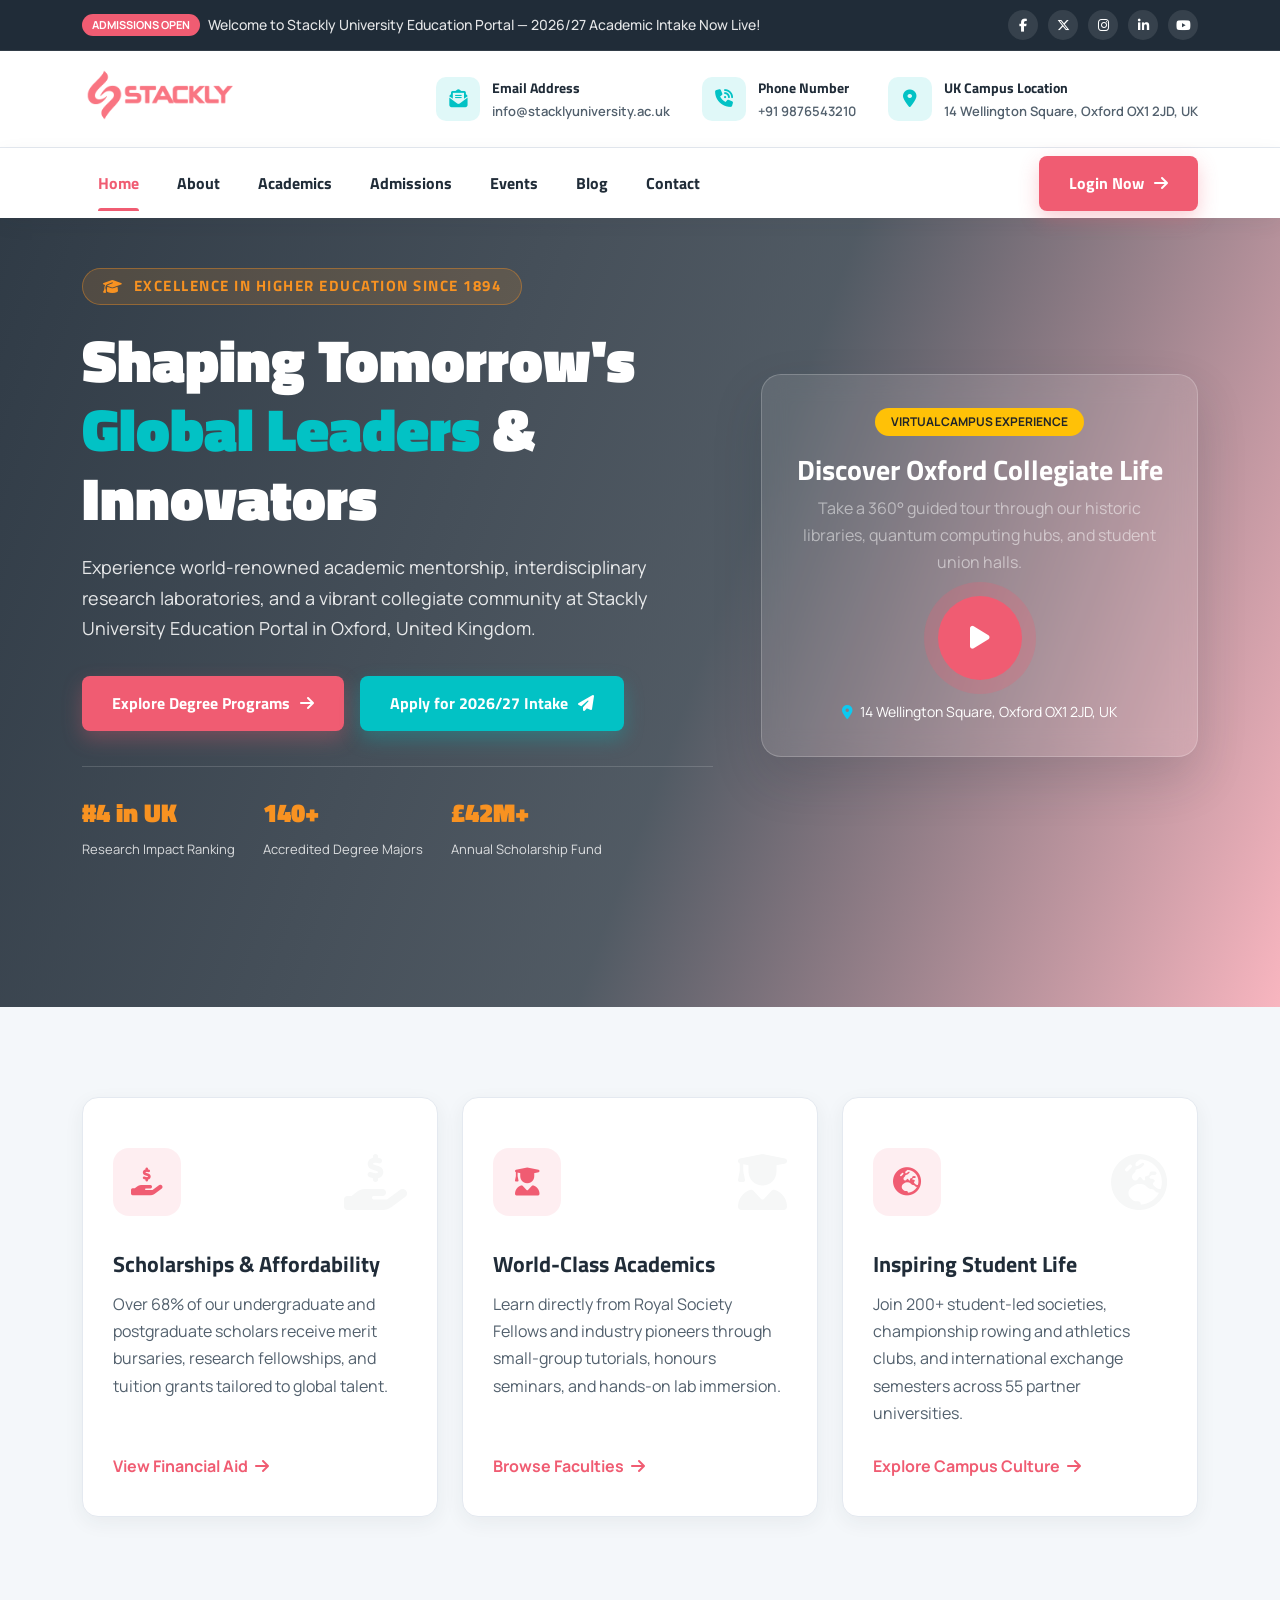
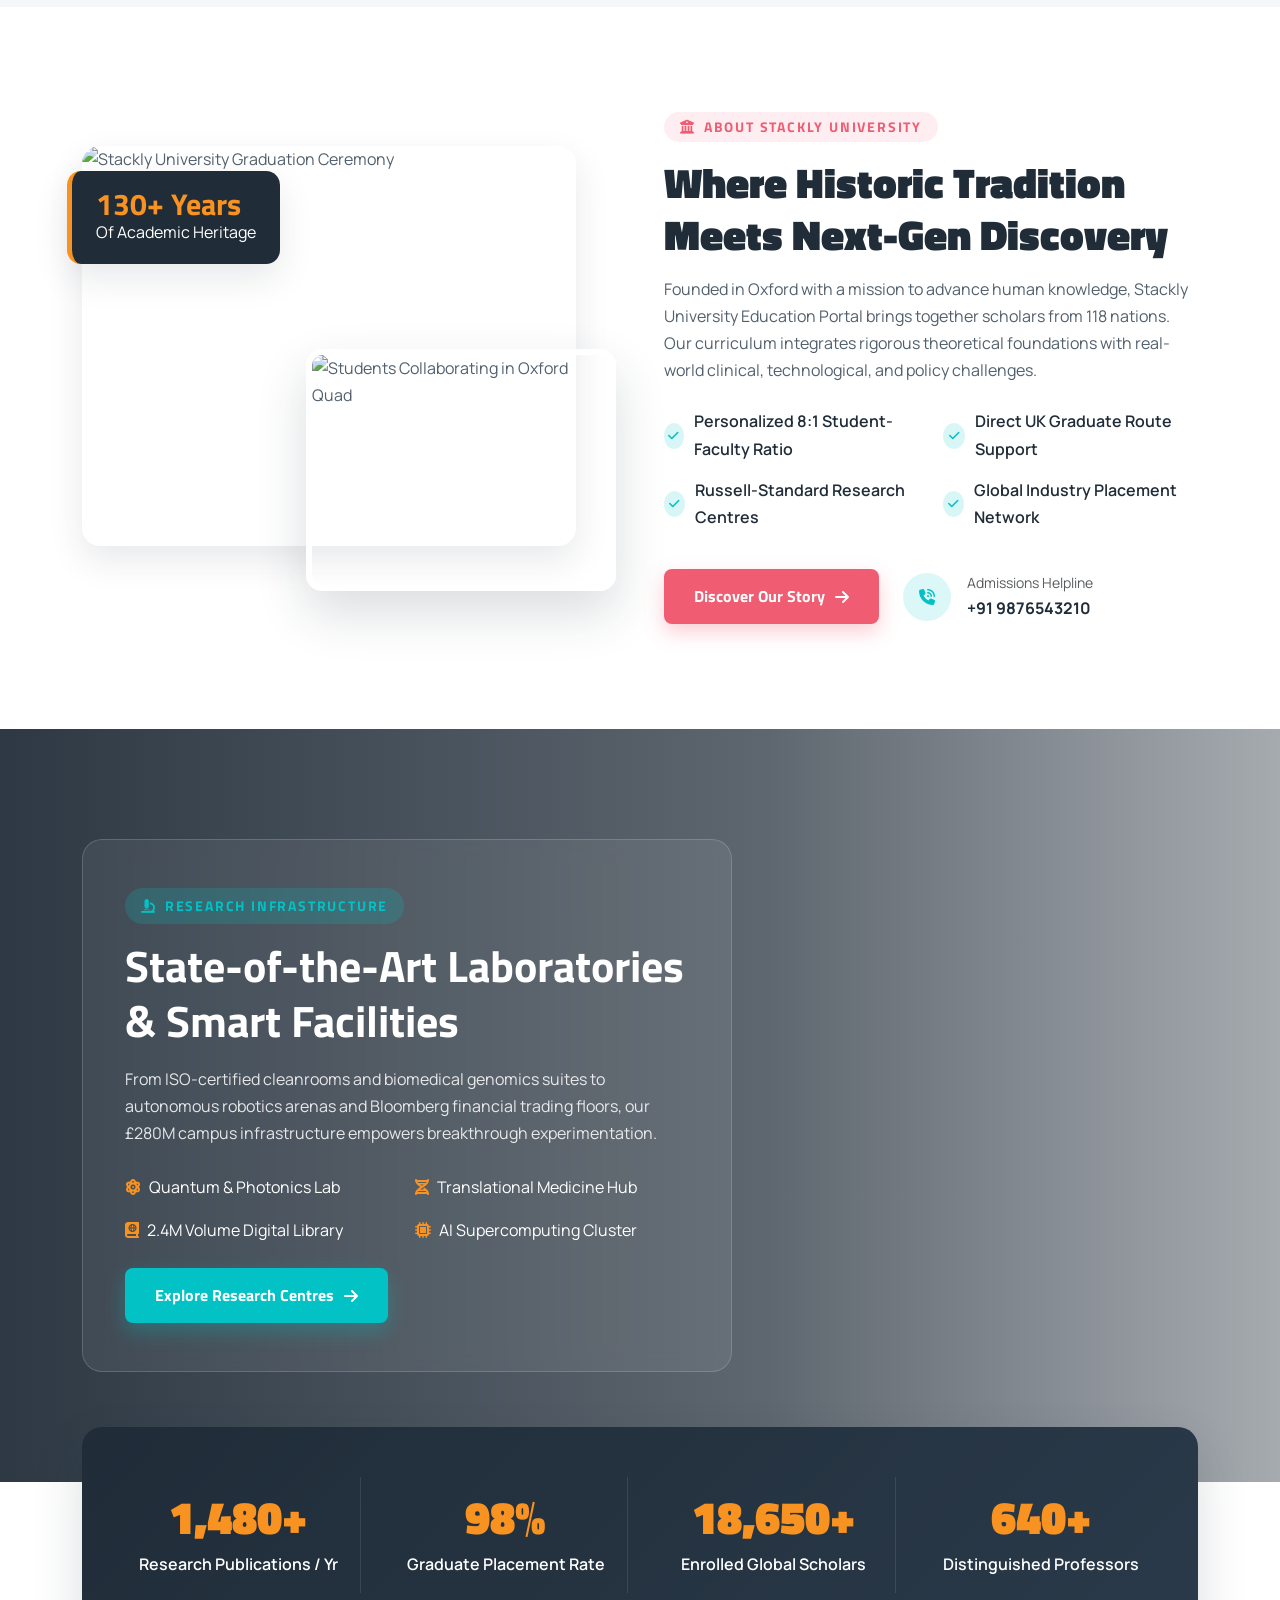
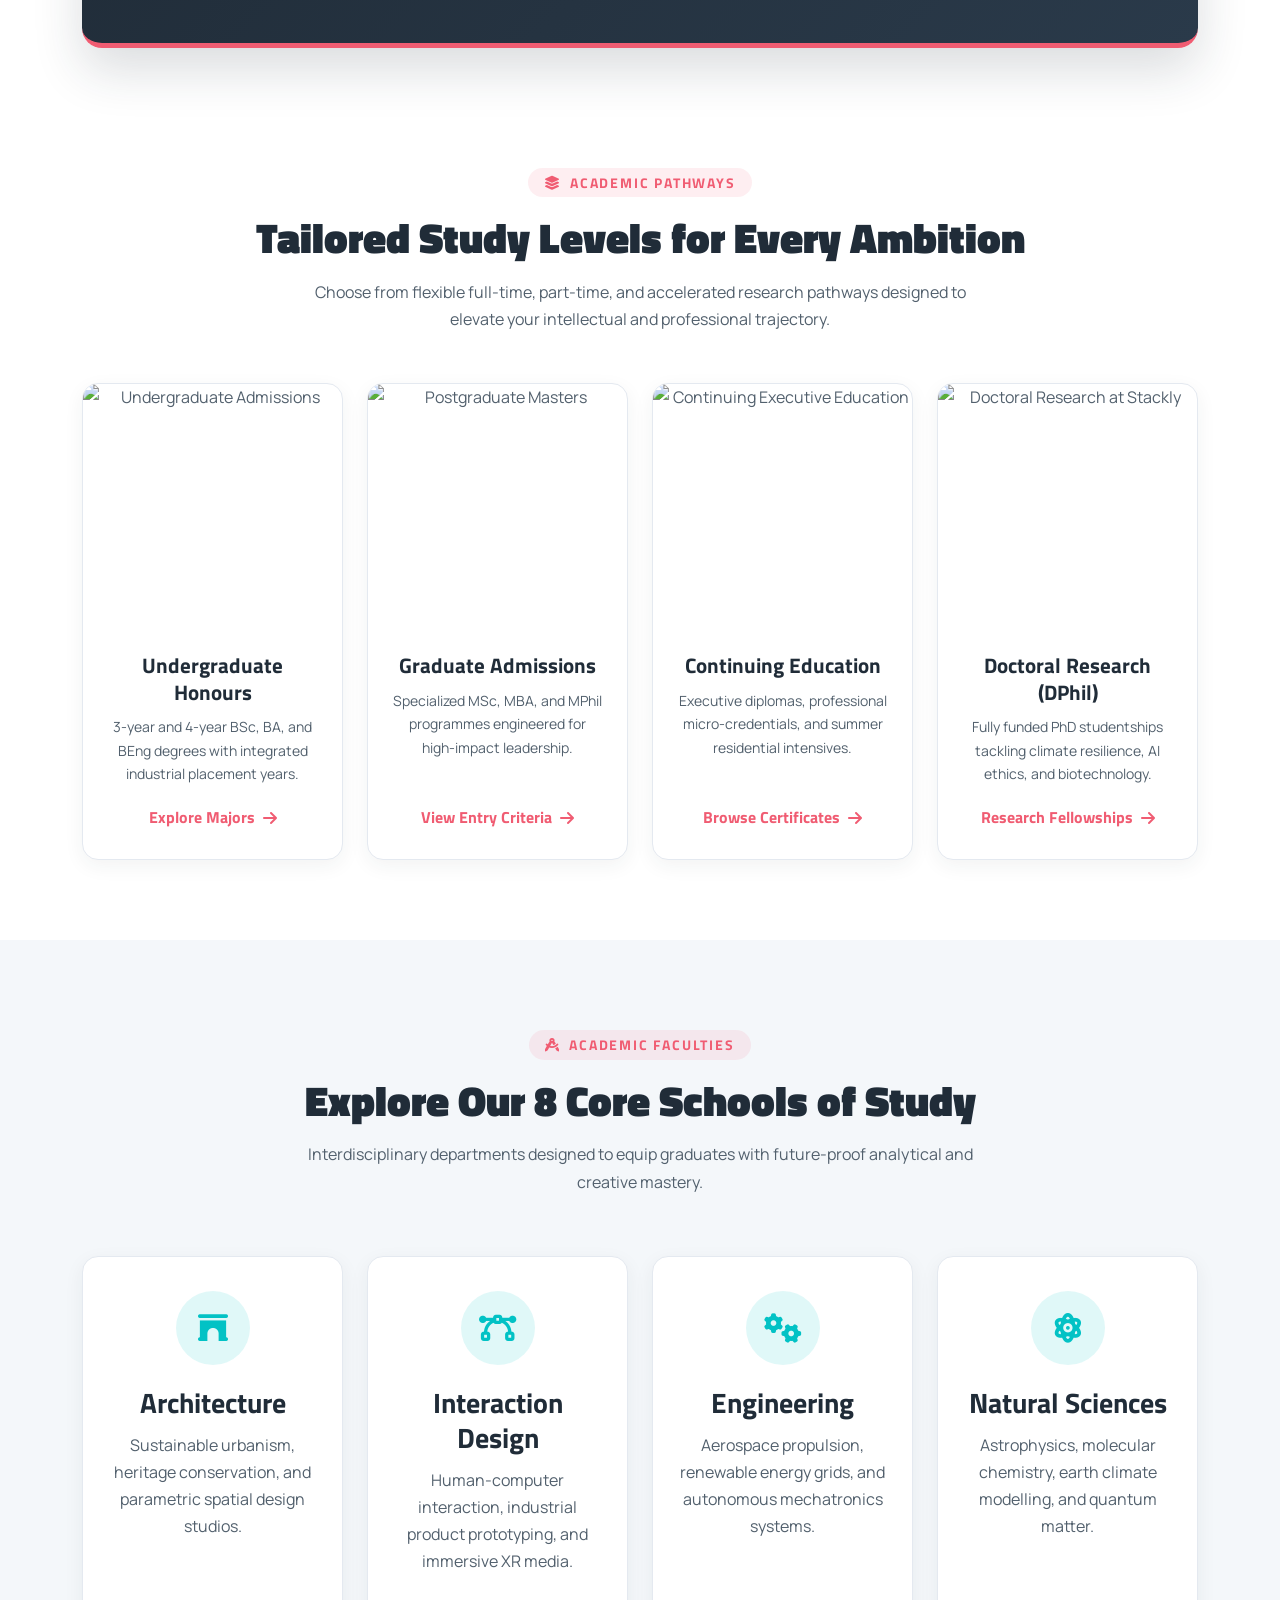
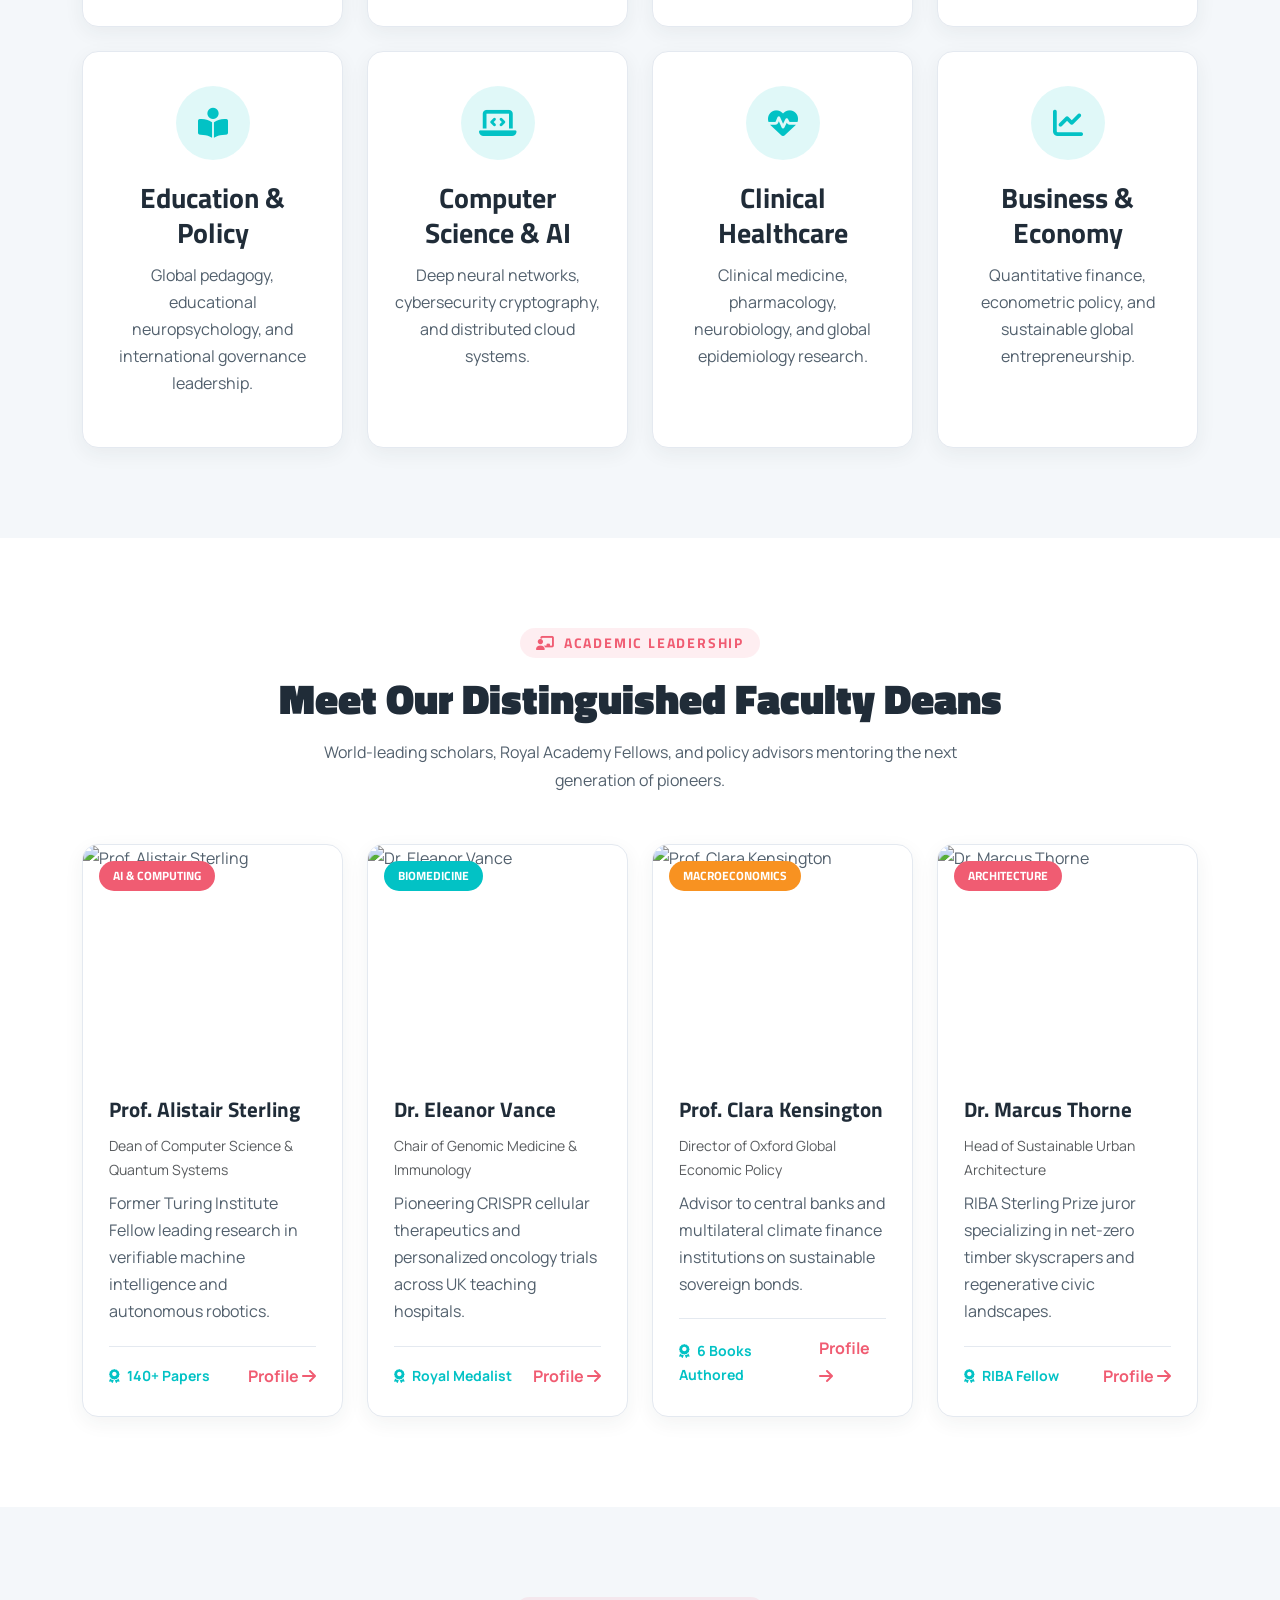
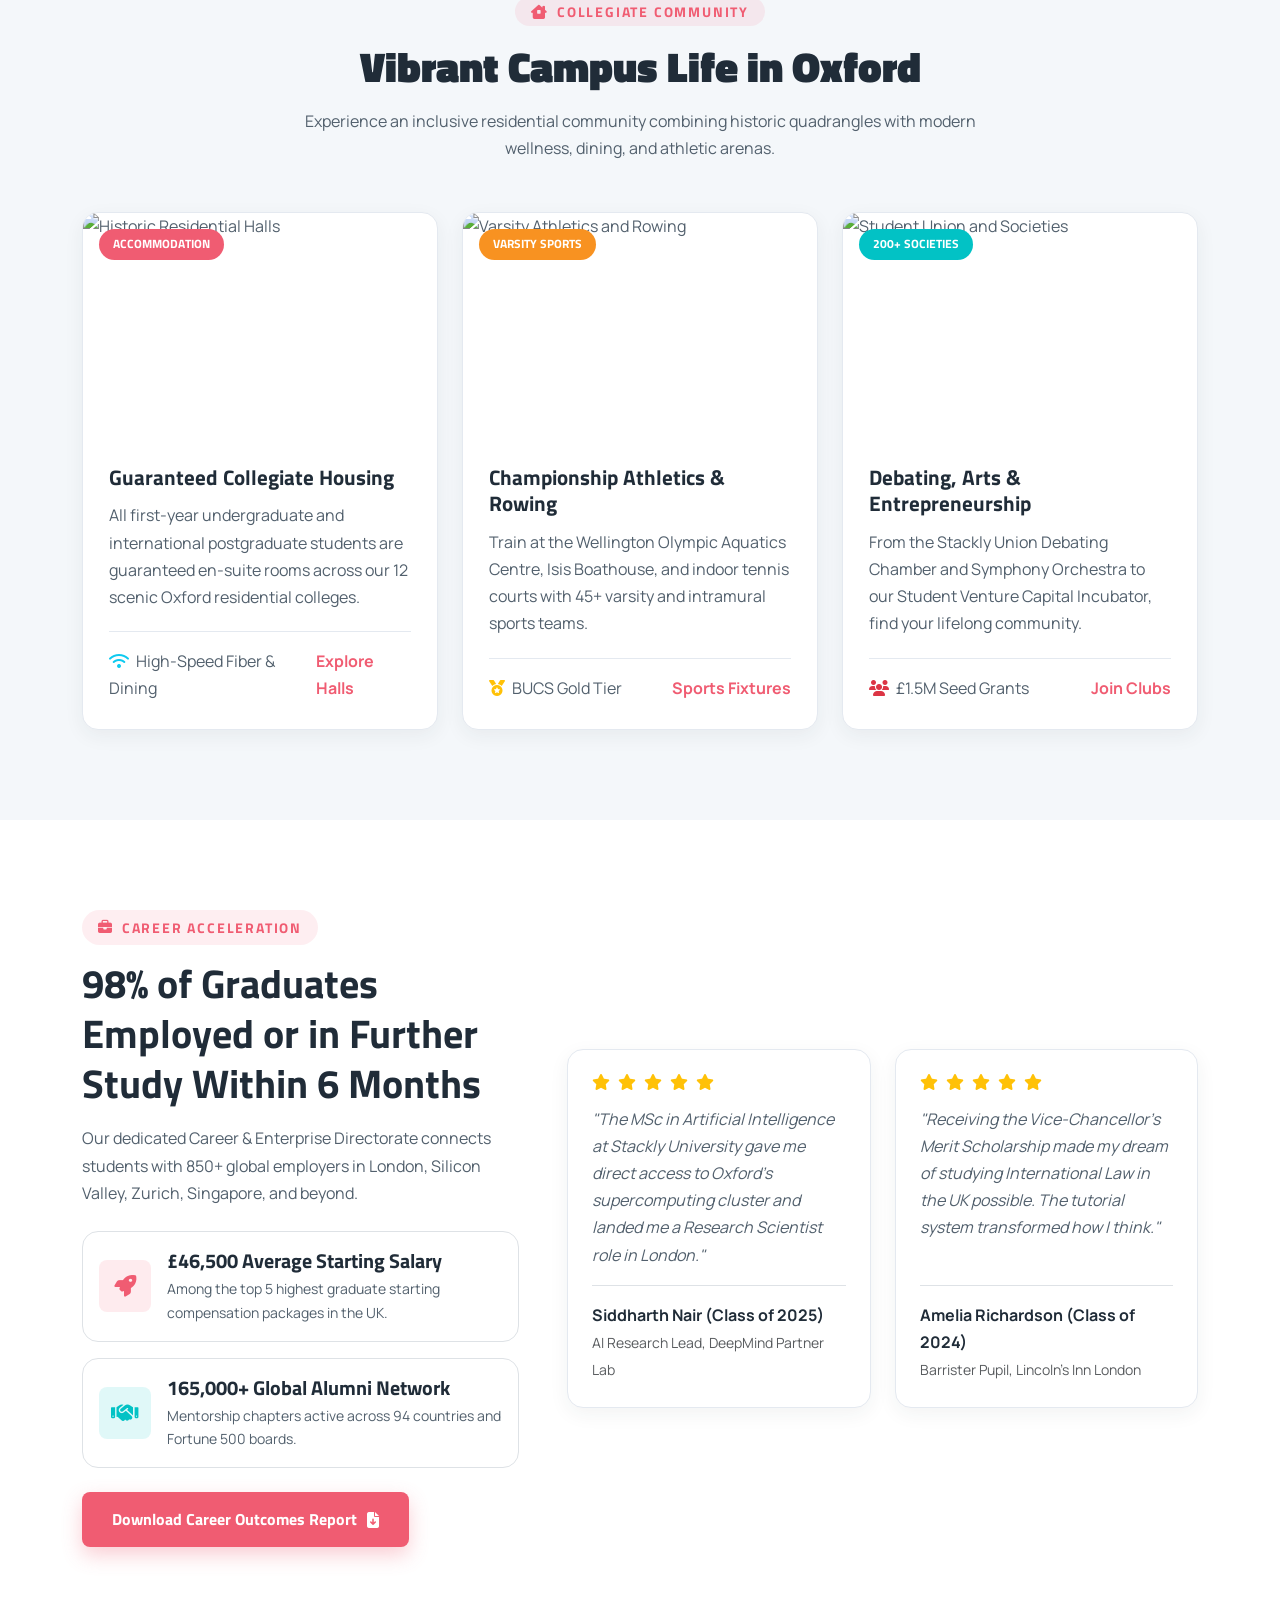
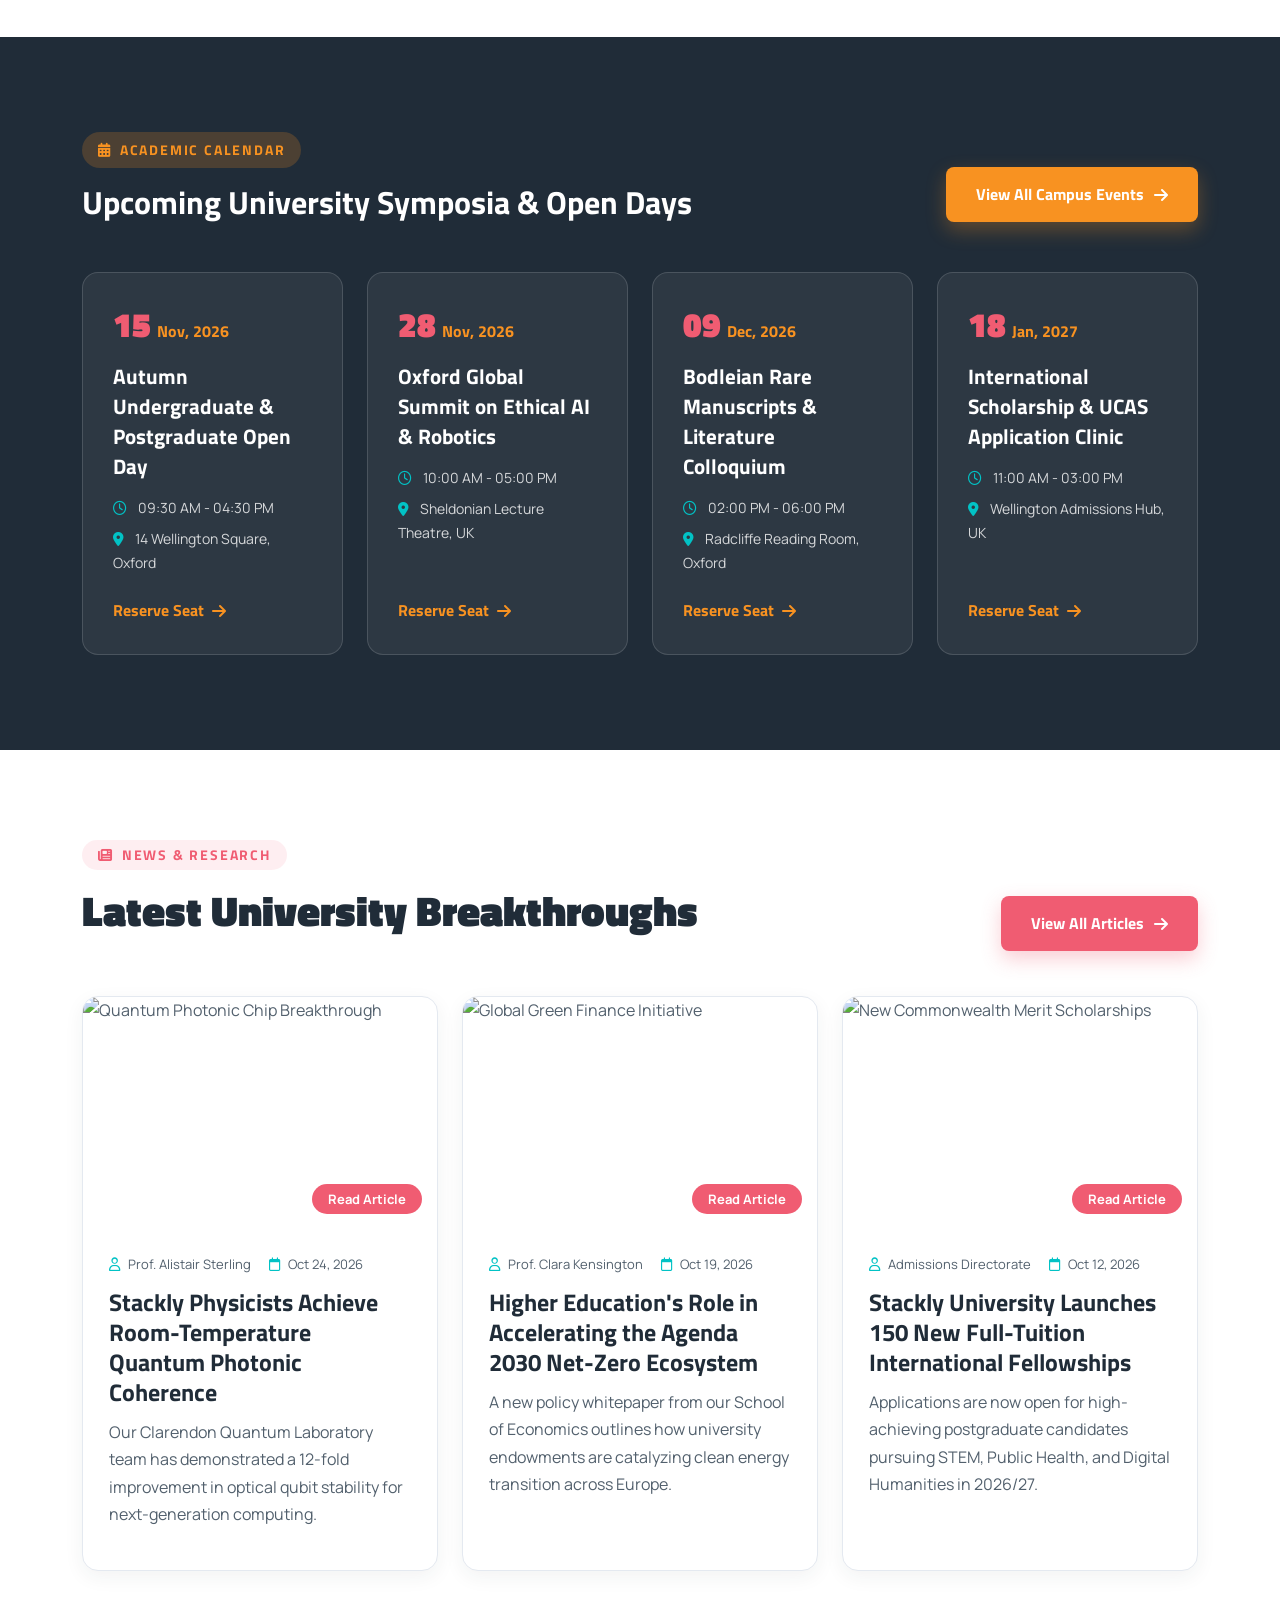
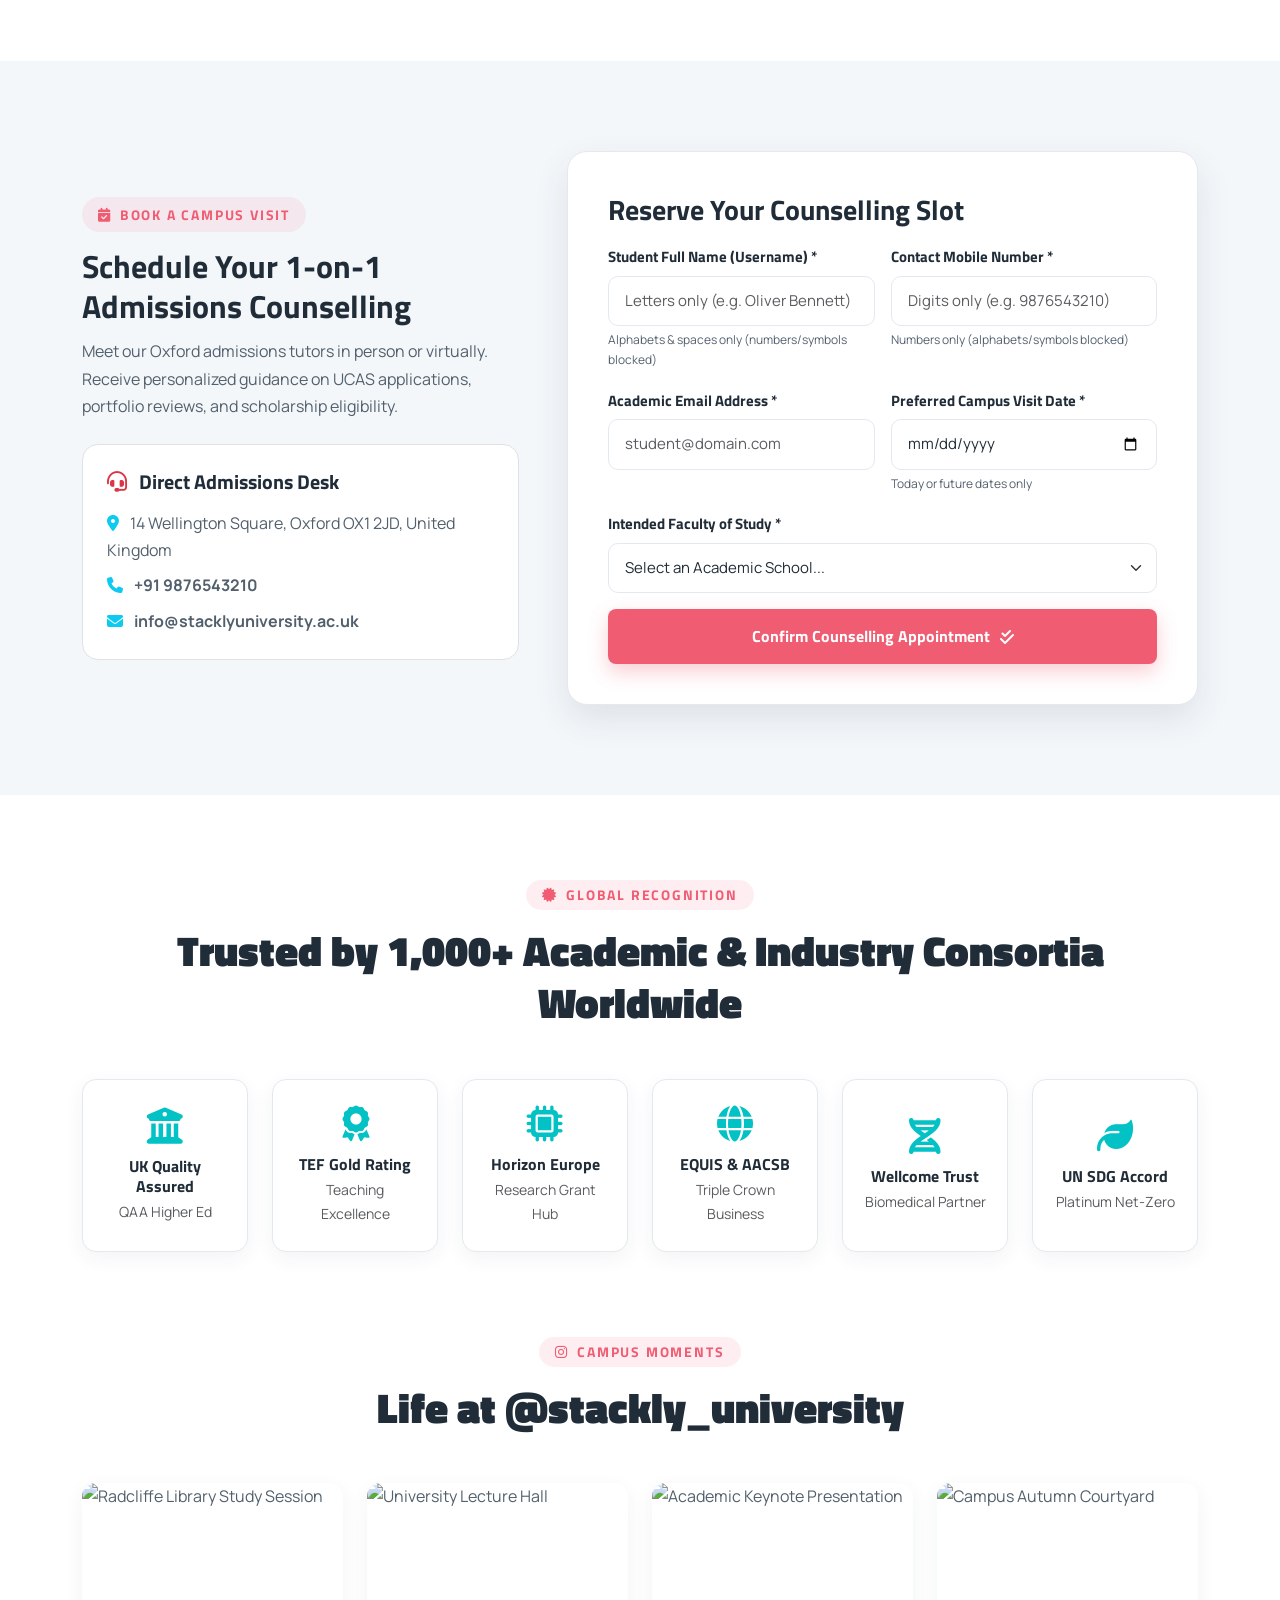
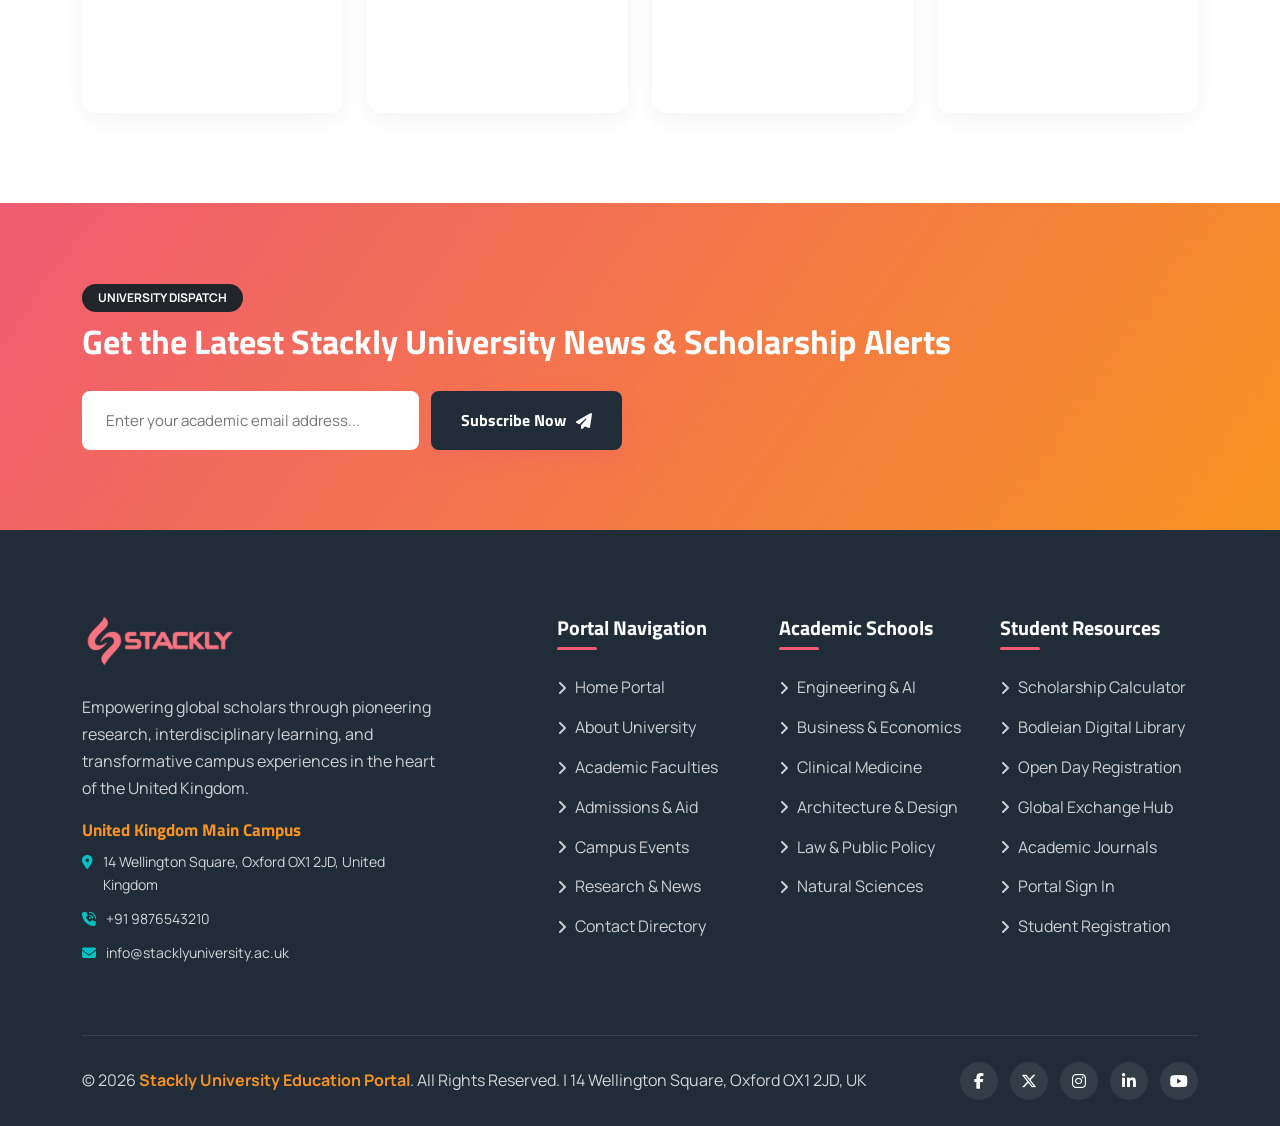
==== commit 7f83066a: "refactor: url changes" ====
--- a/index.html
+++ b/index.html
@@ -51,11 +51,11 @@
                 Stackly University Education Portal in Oxford, United Kingdom.
               </p>
               <div class="banner_btn_group">
-                <a href="pages/academics.html" class="button-style-one"
+                <a href="#" class="button-style-one"
                   >Explore Degree Programs
                   <i class="fa-solid fa-arrow-right"></i
                 ></a>
-                <a href="pages/admissions.html" class="button-style-three"
+                <a href="#" class="button-style-three"
                   >Apply for 2026/27 Intake
                   <i class="fa-solid fa-paper-plane"></i
                 ></a>
@@ -88,9 +88,7 @@
                 computing hubs, and student union halls.
               </p>
               <div class="banner_right_vedio_button">
-                <a
-                  href="pages/events.html"
-                  aria-label="Explore Campus Open Days"
+                <a href="#" aria-label="Explore Campus Open Days"
                   ><i class="fa-solid fa-play"></i
                 ></a>
               </div>
@@ -121,9 +119,7 @@
               </div>
               <div class="feature_content">
                 <h3>
-                  <a href="pages/admissions.html"
-                    >Scholarships &amp; Affordability</a
-                  >
+                  <a href="#">Scholarships &amp; Affordability</a>
                 </h3>
                 <p>
                   Over 68% of our undergraduate and postgraduate scholars
@@ -132,7 +128,7 @@
                 </p>
                 <div class="mt-auto pt-2">
                   <a
-                    href="pages/admissions.html"
+                    href="#"
                     class="fw-bold"
                     style="color: var(--primary-color)"
                     >View Financial Aid
@@ -154,7 +150,7 @@
               </div>
               <div class="feature_content">
                 <h3>
-                  <a href="pages/academics.html">World-Class Academics</a>
+                  <a href="#">World-Class Academics</a>
                 </h3>
                 <p>
                   Learn directly from Royal Society Fellows and industry
@@ -163,7 +159,7 @@
                 </p>
                 <div class="mt-auto pt-2">
                   <a
-                    href="pages/academics.html"
+                    href="#"
                     class="fw-bold"
                     style="color: var(--primary-color)"
                     >Browse Faculties
@@ -182,7 +178,7 @@
                 </div>
               </div>
               <div class="feature_content">
-                <h3><a href="pages/about.html">Inspiring Student Life</a></h3>
+                <h3><a href="#">Inspiring Student Life</a></h3>
                 <p>
                   Join 200+ student-led societies, championship rowing and
                   athletics clubs, and international exchange semesters across
@@ -190,7 +186,7 @@
                 </p>
                 <div class="mt-auto pt-2">
                   <a
-                    href="pages/about.html"
+                    href="#"
                     class="fw-bold"
                     style="color: var(--primary-color)"
                     >Explore Campus Culture
@@ -270,7 +266,7 @@
                 </div>
               </div>
               <div class="d-flex flex-wrap align-items-center gap-4 mt-4">
-                <a href="pages/about.html" class="button-style-one"
+                <a href="#" class="button-style-one"
                   >Discover Our Story <i class="fa-solid fa-arrow-right"></i
                 ></a>
                 <div class="d-flex align-items-center gap-3">
@@ -290,7 +286,7 @@
                       >Admissions Helpline</small
                     >
                     <a
-                      href="tel:+919876543210"
+                      href="#"
                       class="fw-bold"
                       style="color: var(--theme-color-two)"
                       >+91 9876543210</a
@@ -369,7 +365,7 @@
             </div>
           </div>
           <div class="services_link_btn_home_one">
-            <a href="pages/academics.html" class="button-style-three"
+            <a href="#" class="button-style-three"
               >Explore Research Centres <i class="fa-solid fa-arrow-right"></i
             ></a>
           </div>
@@ -454,7 +450,7 @@
             <div class="programs_block_one centred">
               <div class="inner_box">
                 <figure class="image_box">
-                  <a href="pages/academics.html"
+                  <a href="#"
                     ><img
                       src="https://images.unsplash.com/photo-1517486808906-6ca8b3f04846?auto=format&fit=crop&w=800&q=80"
                       alt="Undergraduate Admissions"
@@ -463,14 +459,14 @@
                 <div class="lower_content">
                   <div class="inner">
                     <h4>
-                      <a href="pages/academics.html">Undergraduate Honours</a>
+                      <a href="#">Undergraduate Honours</a>
                     </h4>
                     <p>
                       3-year and 4-year BSc, BA, and BEng degrees with
                       integrated industrial placement years.
                     </p>
                     <div class="link-btn mt-auto">
-                      <a href="pages/academics.html"
+                      <a href="#"
                         >Explore Majors <i class="fa-solid fa-arrow-right"></i
                       ></a>
                     </div>
@@ -483,7 +479,7 @@
             <div class="programs_block_one centred">
               <div class="inner_box">
                 <figure class="image_box">
-                  <a href="pages/admissions.html"
+                  <a href="#"
                     ><img
                       src="https://images.unsplash.com/photo-1434030216411-0b793f4b4173?auto=format&fit=crop&w=800&q=80"
                       alt="Postgraduate Masters"
@@ -492,14 +488,14 @@
                 <div class="lower_content">
                   <div class="inner">
                     <h4>
-                      <a href="pages/admissions.html">Graduate Admissions</a>
+                      <a href="#">Graduate Admissions</a>
                     </h4>
                     <p>
                       Specialized MSc, MBA, and MPhil programmes engineered for
                       high-impact leadership.
                     </p>
                     <div class="link-btn mt-auto">
-                      <a href="pages/admissions.html"
+                      <a href="#"
                         >View Entry Criteria
                         <i class="fa-solid fa-arrow-right"></i
                       ></a>
@@ -513,7 +509,7 @@
             <div class="programs_block_one centred">
               <div class="inner_box">
                 <figure class="image_box">
-                  <a href="pages/academics.html"
+                  <a href="#"
                     ><img
                       src="https://images.unsplash.com/photo-1522202176988-66273c2fd55f?auto=format&fit=crop&w=800&q=80"
                       alt="Continuing Executive Education"
@@ -522,14 +518,14 @@
                 <div class="lower_content">
                   <div class="inner">
                     <h4>
-                      <a href="pages/academics.html">Continuing Education</a>
+                      <a href="#">Continuing Education</a>
                     </h4>
                     <p>
                       Executive diplomas, professional micro-credentials, and
                       summer residential intensives.
                     </p>
                     <div class="link-btn mt-auto">
-                      <a href="pages/academics.html"
+                      <a href="#"
                         >Browse Certificates
                         <i class="fa-solid fa-arrow-right"></i
                       ></a>
@@ -543,7 +539,7 @@
             <div class="programs_block_one centred">
               <div class="inner_box">
                 <figure class="image_box">
-                  <a href="pages/academics.html"
+                  <a href="#"
                     ><img
                       src="https://images.unsplash.com/photo-1581091226825-a6a2a5aee158?auto=format&fit=crop&w=800&q=80"
                       alt="Doctoral Research at Stackly"
@@ -552,16 +548,14 @@
                 <div class="lower_content">
                   <div class="inner">
                     <h4>
-                      <a href="pages/academics.html"
-                        >Doctoral Research (DPhil)</a
-                      >
+                      <a href="#">Doctoral Research (DPhil)</a>
                     </h4>
                     <p>
                       Fully funded PhD studentships tackling climate resilience,
                       AI ethics, and biotechnology.
                     </p>
                     <div class="link-btn mt-auto">
-                      <a href="pages/academics.html"
+                      <a href="#"
                         >Research Fellowships
                         <i class="fa-solid fa-arrow-right"></i
                       ></a>
@@ -594,13 +588,13 @@
             <div class="studies_block_one">
               <div class="inner_box">
                 <figure class="image_box">
-                  <a href="pages/academics.html" aria-label="Architecture"
+                  <a href="#" aria-label="Architecture"
                     ><i class="fa-solid fa-archway"></i
                   ></a>
                 </figure>
                 <div class="lower_content">
                   <div class="inner">
-                    <h3><a href="pages/academics.html">Architecture</a></h3>
+                    <h3><a href="#">Architecture</a></h3>
                     <p>
                       Sustainable urbanism, heritage conservation, and
                       parametric spatial design studios.
@@ -614,14 +608,14 @@
             <div class="studies_block_one">
               <div class="inner_box">
                 <figure class="image_box">
-                  <a href="pages/academics.html" aria-label="Design"
+                  <a href="#" aria-label="Design"
                     ><i class="fa-solid fa-bezier-curve"></i
                   ></a>
                 </figure>
                 <div class="lower_content">
                   <div class="inner">
                     <h3>
-                      <a href="pages/academics.html">Interaction Design</a>
+                      <a href="#">Interaction Design</a>
                     </h3>
                     <p>
                       Human-computer interaction, industrial product
@@ -636,13 +630,13 @@
             <div class="studies_block_one">
               <div class="inner_box">
                 <figure class="image_box">
-                  <a href="pages/academics.html" aria-label="Engineering"
+                  <a href="#" aria-label="Engineering"
                     ><i class="fa-solid fa-gears"></i
                   ></a>
                 </figure>
                 <div class="lower_content">
                   <div class="inner">
-                    <h3><a href="pages/academics.html">Engineering</a></h3>
+                    <h3><a href="#">Engineering</a></h3>
                     <p>
                       Aerospace propulsion, renewable energy grids, and
                       autonomous mechatronics systems.
@@ -656,13 +650,13 @@
             <div class="studies_block_one">
               <div class="inner_box">
                 <figure class="image_box">
-                  <a href="pages/academics.html" aria-label="Sciences"
+                  <a href="#" aria-label="Sciences"
                     ><i class="fa-solid fa-atom"></i
                   ></a>
                 </figure>
                 <div class="lower_content">
                   <div class="inner">
-                    <h3><a href="pages/academics.html">Natural Sciences</a></h3>
+                    <h3><a href="#">Natural Sciences</a></h3>
                     <p>
                       Astrophysics, molecular chemistry, earth climate
                       modelling, and quantum matter.
@@ -676,14 +670,14 @@
             <div class="studies_block_one">
               <div class="inner_box">
                 <figure class="image_box">
-                  <a href="pages/academics.html" aria-label="Education"
+                  <a href="#" aria-label="Education"
                     ><i class="fa-solid fa-book-open-reader"></i
                   ></a>
                 </figure>
                 <div class="lower_content">
                   <div class="inner">
                     <h3>
-                      <a href="pages/academics.html">Education &amp; Policy</a>
+                      <a href="#">Education &amp; Policy</a>
                     </h3>
                     <p>
                       Global pedagogy, educational neuropsychology, and
@@ -698,16 +692,14 @@
             <div class="studies_block_one">
               <div class="inner_box">
                 <figure class="image_box">
-                  <a href="pages/academics.html" aria-label="IT and AI"
+                  <a href="#" aria-label="IT and AI"
                     ><i class="fa-solid fa-laptop-code"></i
                   ></a>
                 </figure>
                 <div class="lower_content">
                   <div class="inner">
                     <h3>
-                      <a href="pages/academics.html"
-                        >Computer Science &amp; AI</a
-                      >
+                      <a href="#">Computer Science &amp; AI</a>
                     </h3>
                     <p>
                       Deep neural networks, cybersecurity cryptography, and
@@ -722,14 +714,14 @@
             <div class="studies_block_one">
               <div class="inner_box">
                 <figure class="image_box">
-                  <a href="pages/academics.html" aria-label="Health Care"
+                  <a href="#" aria-label="Health Care"
                     ><i class="fa-solid fa-heart-pulse"></i
                   ></a>
                 </figure>
                 <div class="lower_content">
                   <div class="inner">
                     <h3>
-                      <a href="pages/academics.html">Clinical Healthcare</a>
+                      <a href="#">Clinical Healthcare</a>
                     </h3>
                     <p>
                       Clinical medicine, pharmacology, neurobiology, and global
@@ -744,14 +736,14 @@
             <div class="studies_block_one">
               <div class="inner_box">
                 <figure class="image_box">
-                  <a href="pages/academics.html" aria-label="Economy"
+                  <a href="#" aria-label="Economy"
                     ><i class="fa-solid fa-chart-line"></i
                   ></a>
                 </figure>
                 <div class="lower_content">
                   <div class="inner">
                     <h3>
-                      <a href="pages/academics.html">Business &amp; Economy</a>
+                      <a href="#">Business &amp; Economy</a>
                     </h3>
                     <p>
                       Quantitative finance, econometric policy, and sustainable
@@ -806,7 +798,7 @@
                     ><i class="fa-solid fa-award me-1"></i> 140+ Papers</span
                   >
                   <a
-                    href="pages/academics.html"
+                    href="#"
                     class="fw-bold"
                     style="color: var(--primary-color)"
                     >Profile <i class="fa-solid fa-arrow-right"></i
@@ -844,7 +836,7 @@
                     ><i class="fa-solid fa-award me-1"></i> Royal Medalist</span
                   >
                   <a
-                    href="pages/academics.html"
+                    href="#"
                     class="fw-bold"
                     style="color: var(--primary-color)"
                     >Profile <i class="fa-solid fa-arrow-right"></i
@@ -883,7 +875,7 @@
                     Authored</span
                   >
                   <a
-                    href="pages/academics.html"
+                    href="#"
                     class="fw-bold"
                     style="color: var(--primary-color)"
                     >Profile <i class="fa-solid fa-arrow-right"></i
@@ -917,7 +909,7 @@
                     ><i class="fa-solid fa-award me-1"></i> RIBA Fellow</span
                   >
                   <a
-                    href="pages/academics.html"
+                    href="#"
                     class="fw-bold"
                     style="color: var(--primary-color)"
                     >Profile <i class="fa-solid fa-arrow-right"></i
@@ -968,7 +960,7 @@
                     Fiber &amp; Dining</span
                   >
                   <a
-                    href="pages/about.html"
+                    href="#"
                     class="fw-bold"
                     style="color: var(--primary-color)"
                     >Explore Halls</a
@@ -1003,7 +995,7 @@
                     Gold Tier</span
                   >
                   <a
-                    href="pages/events.html"
+                    href="#"
                     class="fw-bold"
                     style="color: var(--primary-color)"
                     >Sports Fixtures</a
@@ -1038,7 +1030,7 @@
                     Seed Grants</span
                   >
                   <a
-                    href="pages/events.html"
+                    href="#"
                     class="fw-bold"
                     style="color: var(--primary-color)"
                     >Join Clubs</a
@@ -1112,7 +1104,7 @@
                 </div>
               </div>
             </div>
-            <a href="pages/admissions.html" class="button-style-one"
+            <a href="#" class="button-style-one"
               >Download Career Outcomes Report
               <i class="fa-solid fa-file-arrow-down"></i
             ></a>
@@ -1201,7 +1193,7 @@
               Upcoming University Symposia &amp; Open Days
             </h2>
           </div>
-          <a href="pages/events.html" class="button-style-two"
+          <a href="#" class="button-style-two"
             >View All Campus Events <i class="fa-solid fa-arrow-right"></i
           ></a>
         </div>
@@ -1211,7 +1203,7 @@
               <div>
                 <h5><strong>15</strong>Nov, 2026</h5>
                 <h4>
-                  <a href="pages/events.html"
+                  <a href="#"
                     >Autumn Undergraduate &amp; Postgraduate Open Day</a
                   >
                 </h4>
@@ -1226,7 +1218,7 @@
                 </ul>
               </div>
               <div class="link_btn">
-                <a href="pages/events.html"
+                <a href="#"
                   >Reserve Seat <i class="fa-solid fa-arrow-right"></i
                 ></a>
               </div>
@@ -1237,7 +1229,7 @@
               <div>
                 <h5><strong>28</strong>Nov, 2026</h5>
                 <h4>
-                  <a href="pages/events.html"
+                  <a href="#"
                     >Oxford Global Summit on Ethical AI &amp; Robotics</a
                   >
                 </h4>
@@ -1252,7 +1244,7 @@
                 </ul>
               </div>
               <div class="link_btn">
-                <a href="pages/events.html"
+                <a href="#"
                   >Reserve Seat <i class="fa-solid fa-arrow-right"></i
                 ></a>
               </div>
@@ -1263,7 +1255,7 @@
               <div>
                 <h5><strong>09</strong>Dec, 2026</h5>
                 <h4>
-                  <a href="pages/events.html"
+                  <a href="#"
                     >Bodleian Rare Manuscripts &amp; Literature Colloquium</a
                   >
                 </h4>
@@ -1278,7 +1270,7 @@
                 </ul>
               </div>
               <div class="link_btn">
-                <a href="pages/events.html"
+                <a href="#"
                   >Reserve Seat <i class="fa-solid fa-arrow-right"></i
                 ></a>
               </div>
@@ -1289,7 +1281,7 @@
               <div>
                 <h5><strong>18</strong>Jan, 2027</h5>
                 <h4>
-                  <a href="pages/events.html"
+                  <a href="#"
                     >International Scholarship &amp; UCAS Application Clinic</a
                   >
                 </h4>
@@ -1304,7 +1296,7 @@
                 </ul>
               </div>
               <div class="link_btn">
-                <a href="pages/events.html"
+                <a href="#"
                   >Reserve Seat <i class="fa-solid fa-arrow-right"></i
                 ></a>
               </div>
@@ -1324,7 +1316,7 @@
             <h2>Latest University Breakthroughs</h2>
           </div>
           <div class="blog_link_button">
-            <a href="pages/blog.html" class="button-style-one"
+            <a href="#" class="button-style-one"
               >View All Articles <i class="fa-solid fa-arrow-right"></i
             ></a>
           </div>
@@ -1334,13 +1326,13 @@
             <div class="blog_block_one">
               <div class="inner_box">
                 <figure class="blog_image">
-                  <a href="pages/blog.html"
+                  <a href="#"
                     ><img
                       src="https://images.unsplash.com/photo-1509062522246-3755977927d7?auto=format&fit=crop&w=800&q=80"
                       alt="Quantum Photonic Chip Breakthrough"
                   /></a>
                   <div class="link_btn">
-                    <a href="pages/blog.html">Read Article</a>
+                    <a href="#">Read Article</a>
                   </div>
                 </figure>
                 <div class="lower_content">
@@ -1351,7 +1343,7 @@
                     <li><i class="fa-regular fa-calendar"></i> Oct 24, 2026</li>
                   </ul>
                   <h4>
-                    <a href="pages/blog.html"
+                    <a href="#"
                       >Stackly Physicists Achieve Room-Temperature Quantum
                       Photonic Coherence</a
                     >
@@ -1369,13 +1361,13 @@
             <div class="blog_block_one">
               <div class="inner_box">
                 <figure class="blog_image">
-                  <a href="pages/blog.html"
+                  <a href="#"
                     ><img
                       src="https://images.unsplash.com/photo-1454165804606-c3d57bc86b40?auto=format&fit=crop&w=800&q=80"
                       alt="Global Green Finance Initiative"
                   /></a>
                   <div class="link_btn">
-                    <a href="pages/blog.html">Read Article</a>
+                    <a href="#">Read Article</a>
                   </div>
                 </figure>
                 <div class="lower_content">
@@ -1386,7 +1378,7 @@
                     <li><i class="fa-regular fa-calendar"></i> Oct 19, 2026</li>
                   </ul>
                   <h4>
-                    <a href="pages/blog.html"
+                    <a href="#"
                       >Higher Education's Role in Accelerating the Agenda 2030
                       Net-Zero Ecosystem</a
                     >
@@ -1404,13 +1396,13 @@
             <div class="blog_block_one">
               <div class="inner_box">
                 <figure class="blog_image">
-                  <a href="pages/blog.html"
+                  <a href="#"
                     ><img
                       src="https://images.unsplash.com/photo-1531482615713-2afd69097998?auto=format&fit=crop&w=800&q=80"
                       alt="New Commonwealth Merit Scholarships"
                   /></a>
                   <div class="link_btn">
-                    <a href="pages/blog.html">Read Article</a>
+                    <a href="#">Read Article</a>
                   </div>
                 </figure>
                 <div class="lower_content">
@@ -1421,7 +1413,7 @@
                     <li><i class="fa-regular fa-calendar"></i> Oct 12, 2026</li>
                   </ul>
                   <h4>
-                    <a href="pages/blog.html"
+                    <a href="#"
                       >Stackly University Launches 150 New Full-Tuition
                       International Fellowships</a
                     >
@@ -1466,13 +1458,11 @@
               </p>
               <p class="mb-2">
                 <i class="fa-solid fa-phone text-info me-2"></i>
-                <a href="tel:+919876543210" class="fw-bold">+91 9876543210</a>
+                <a href="#" class="fw-bold">+91 9876543210</a>
               </p>
               <p class="mb-0">
                 <i class="fa-solid fa-envelope text-info me-2"></i>
-                <a href="mailto:info@stacklyuniversity.ac.uk" class="fw-bold"
-                  >info@stacklyuniversity.ac.uk</a
-                >
+                <a href="#" class="fw-bold">info@stacklyuniversity.ac.uk</a>
               </p>
             </div>
           </div>
--- a/assets/css/styles.css
+++ b/assets/css/styles.css
@@ -824,7 +824,7 @@
 ========================================== */
 .banner_home_one {
   position: relative;
-  padding: 135px 0 145px;
+  padding: 50px 0 145px;
   background-size: cover;
   background-position: center;
   color: var(--white);
@@ -1942,6 +1942,8 @@
 
   .mobile_Sticky_brand {
     display: inline-flex !important;
+    filter: invert(44%) sepia(72%) saturate(600%) hue-rotate(308deg)
+      brightness(100%) contrast(95%);
   }
 
   .main-menu {
@@ -1998,4 +2000,8 @@
     width: 100%;
     margin-top: 16px;
   }
-}
+
+  .banner_home_one {
+    padding: 40px 0 85px;
+  }
+}
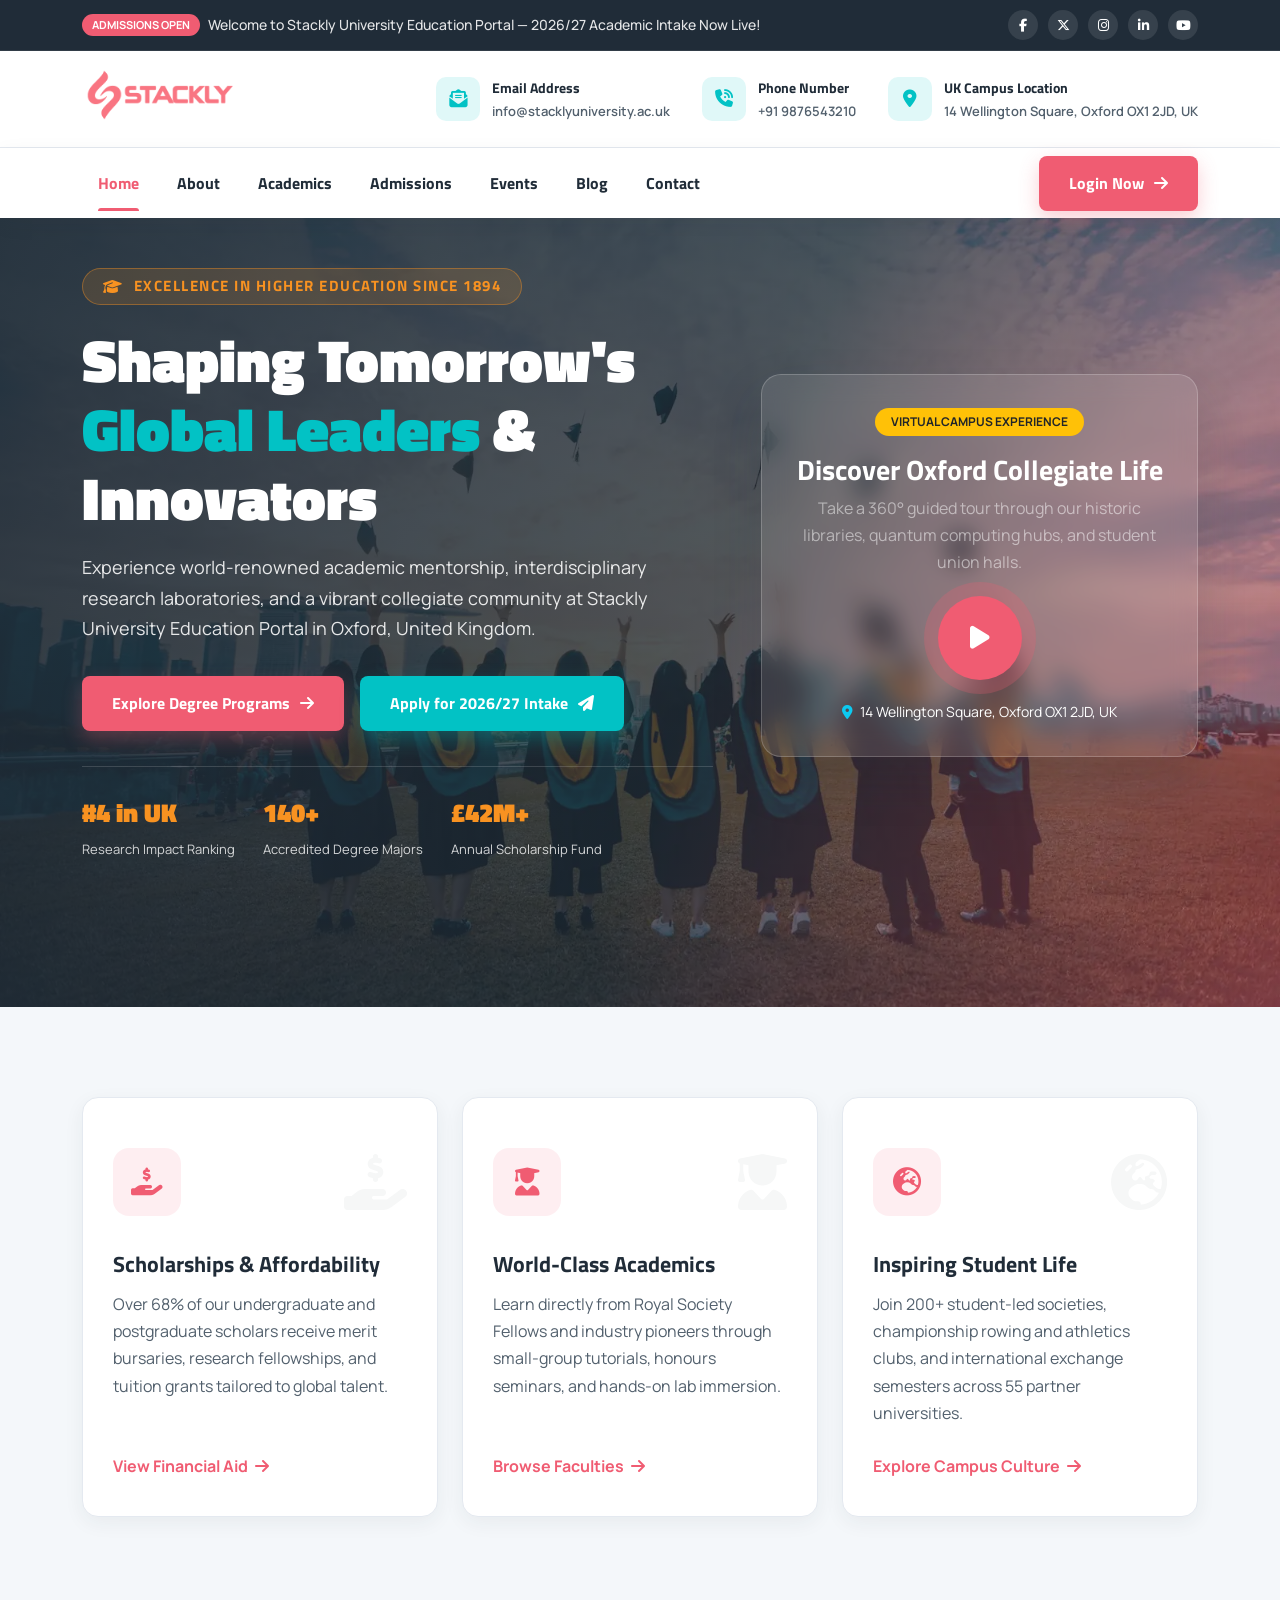
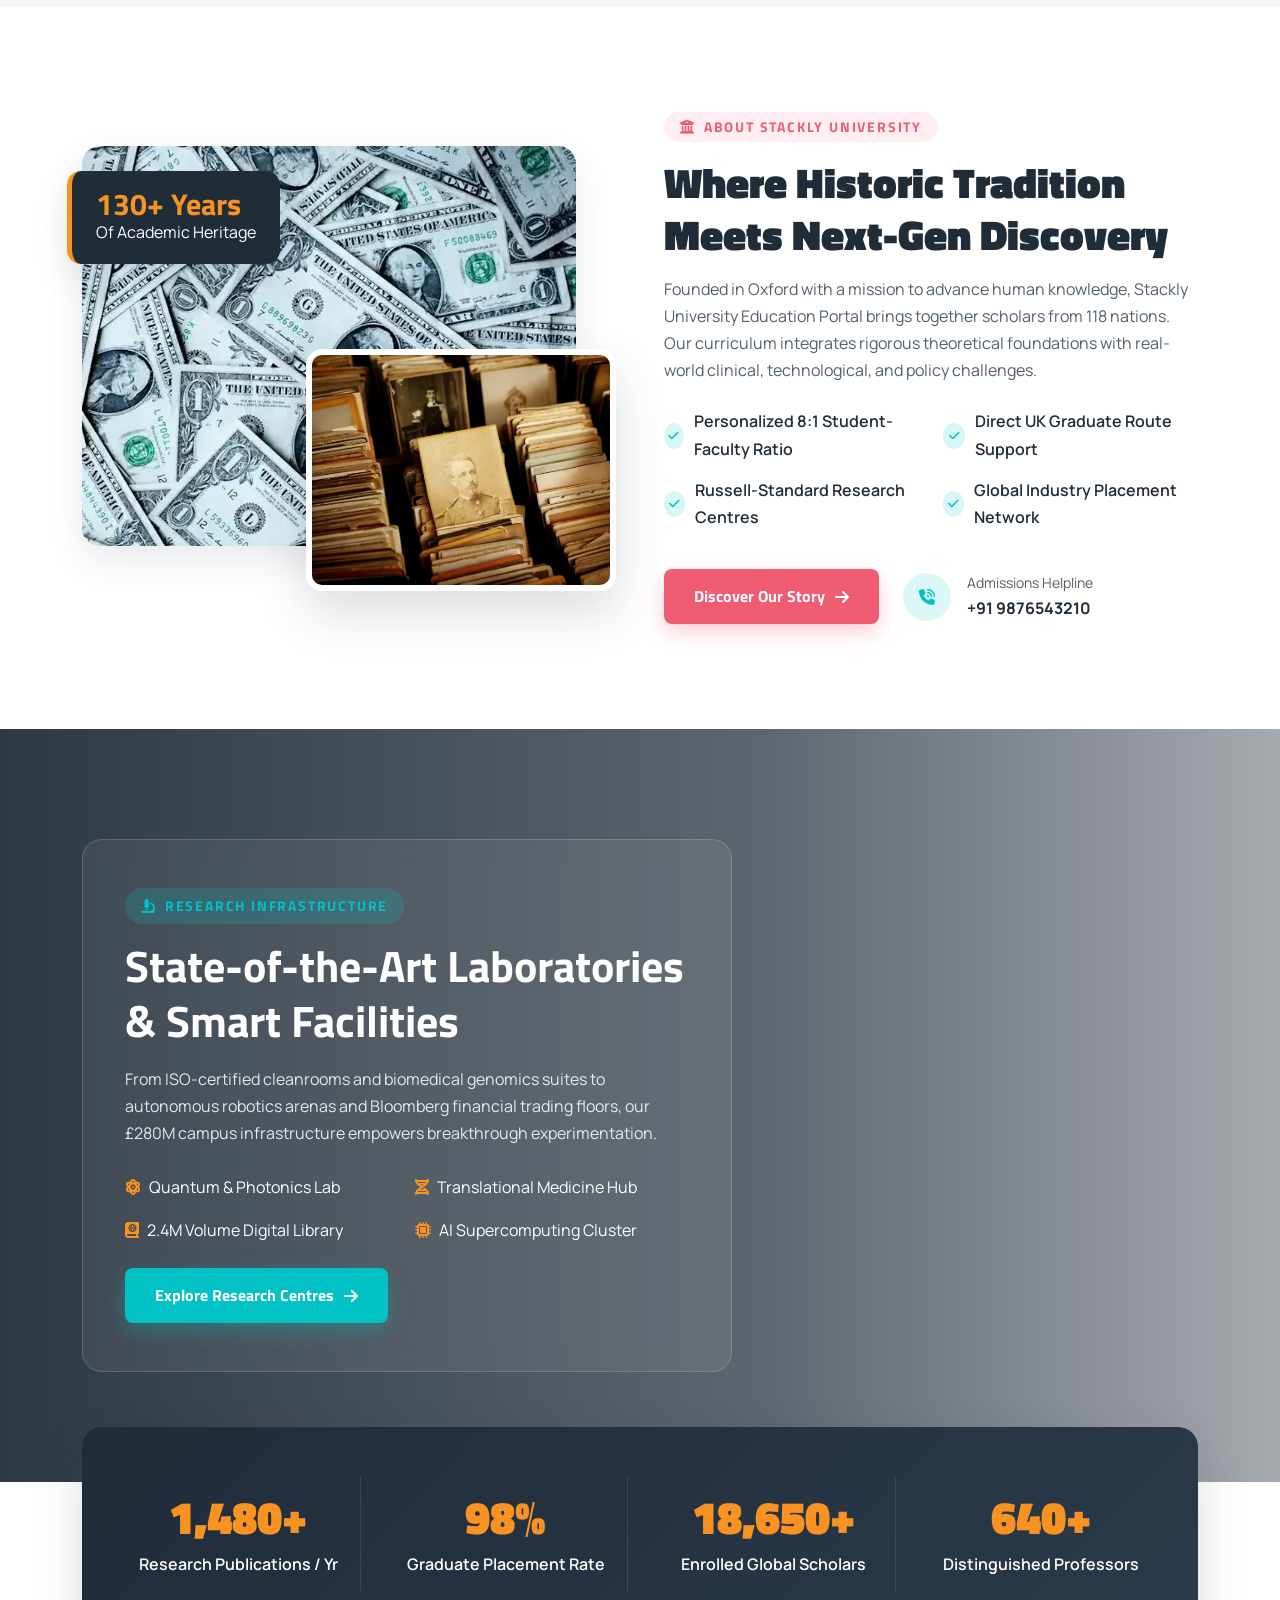
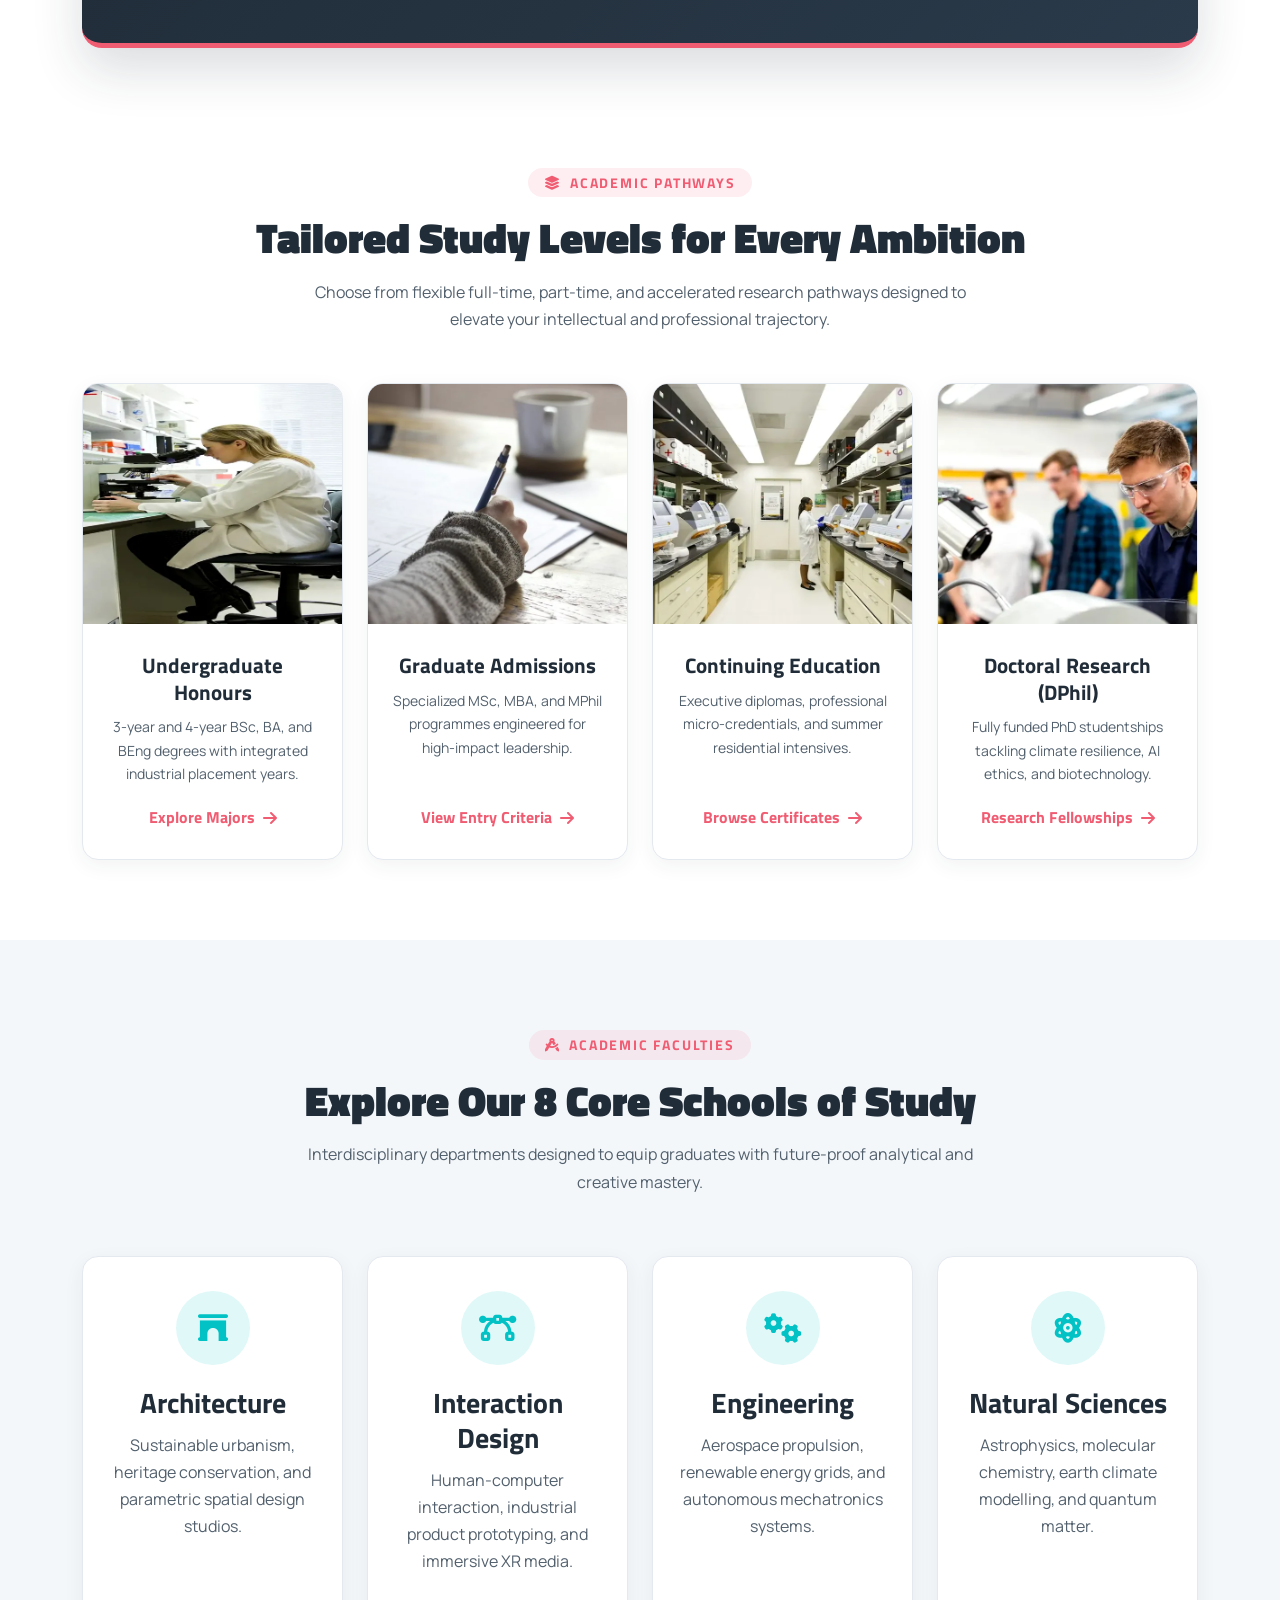
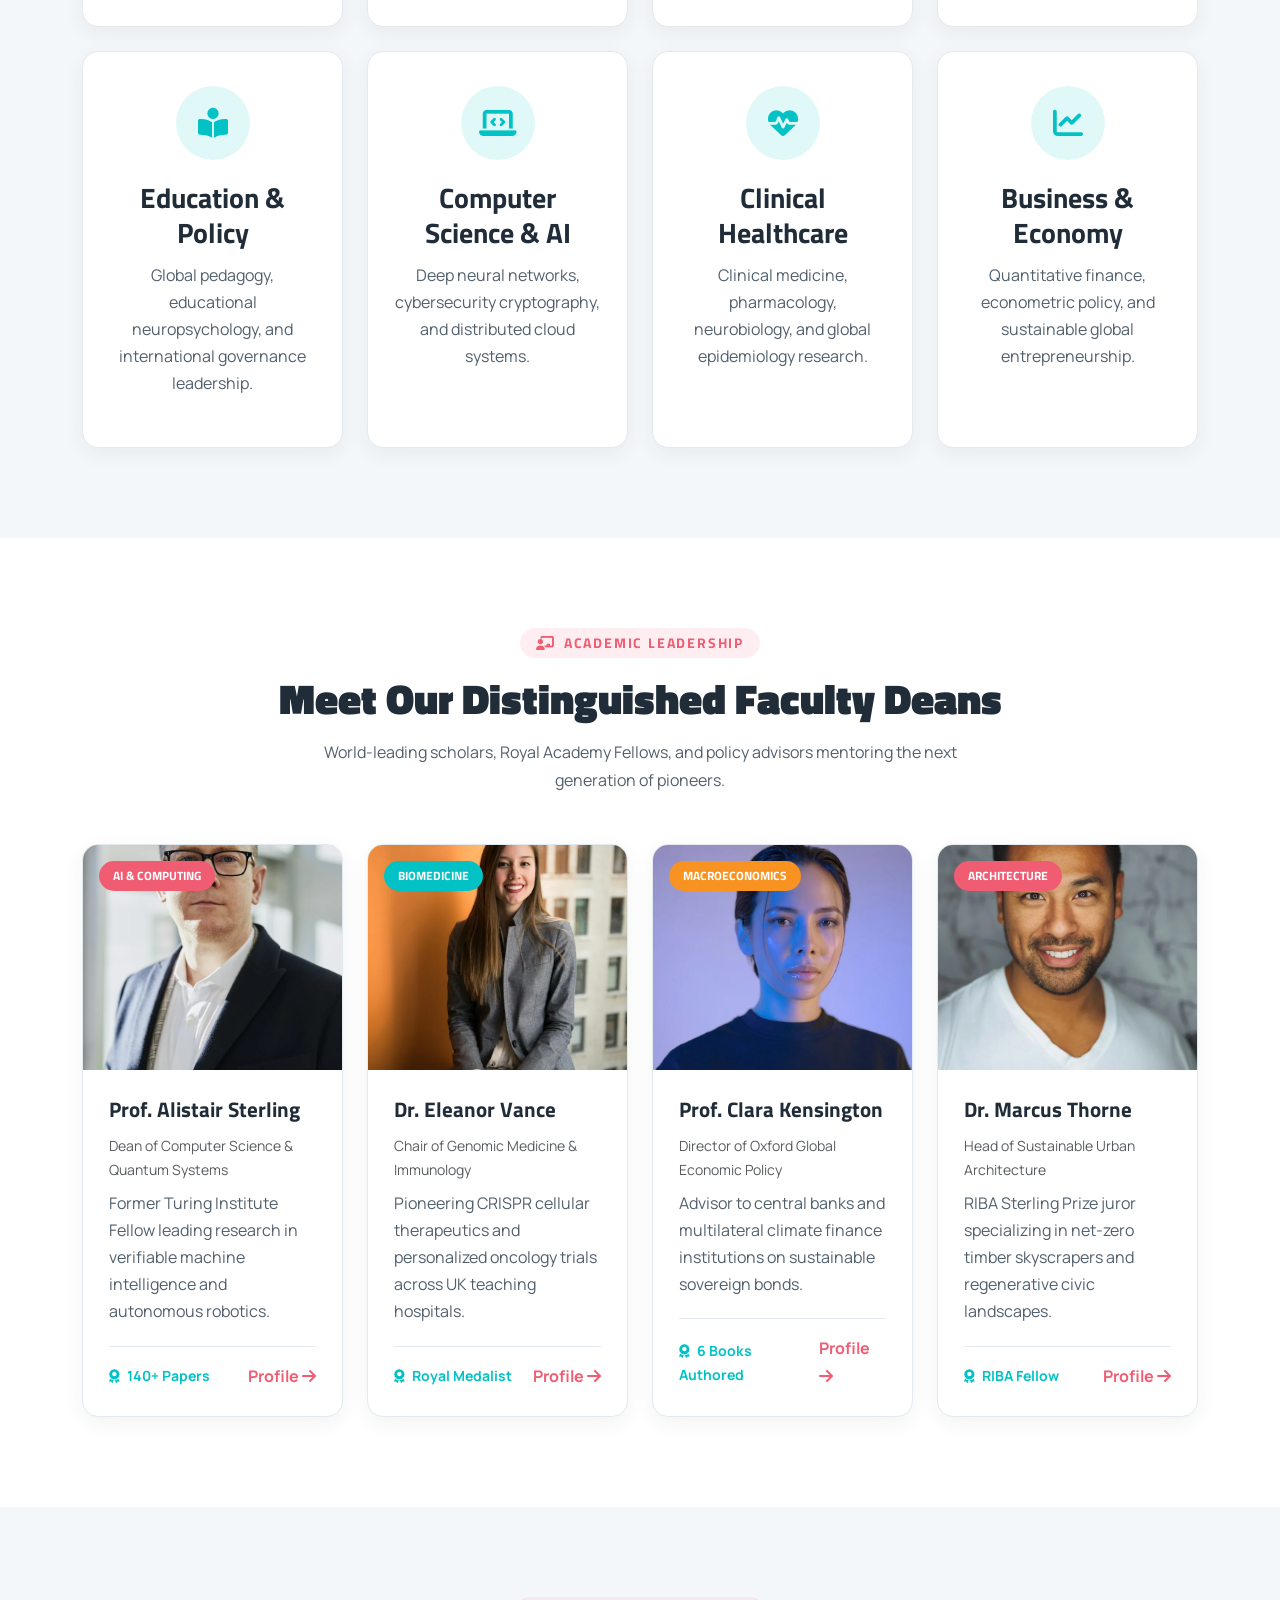
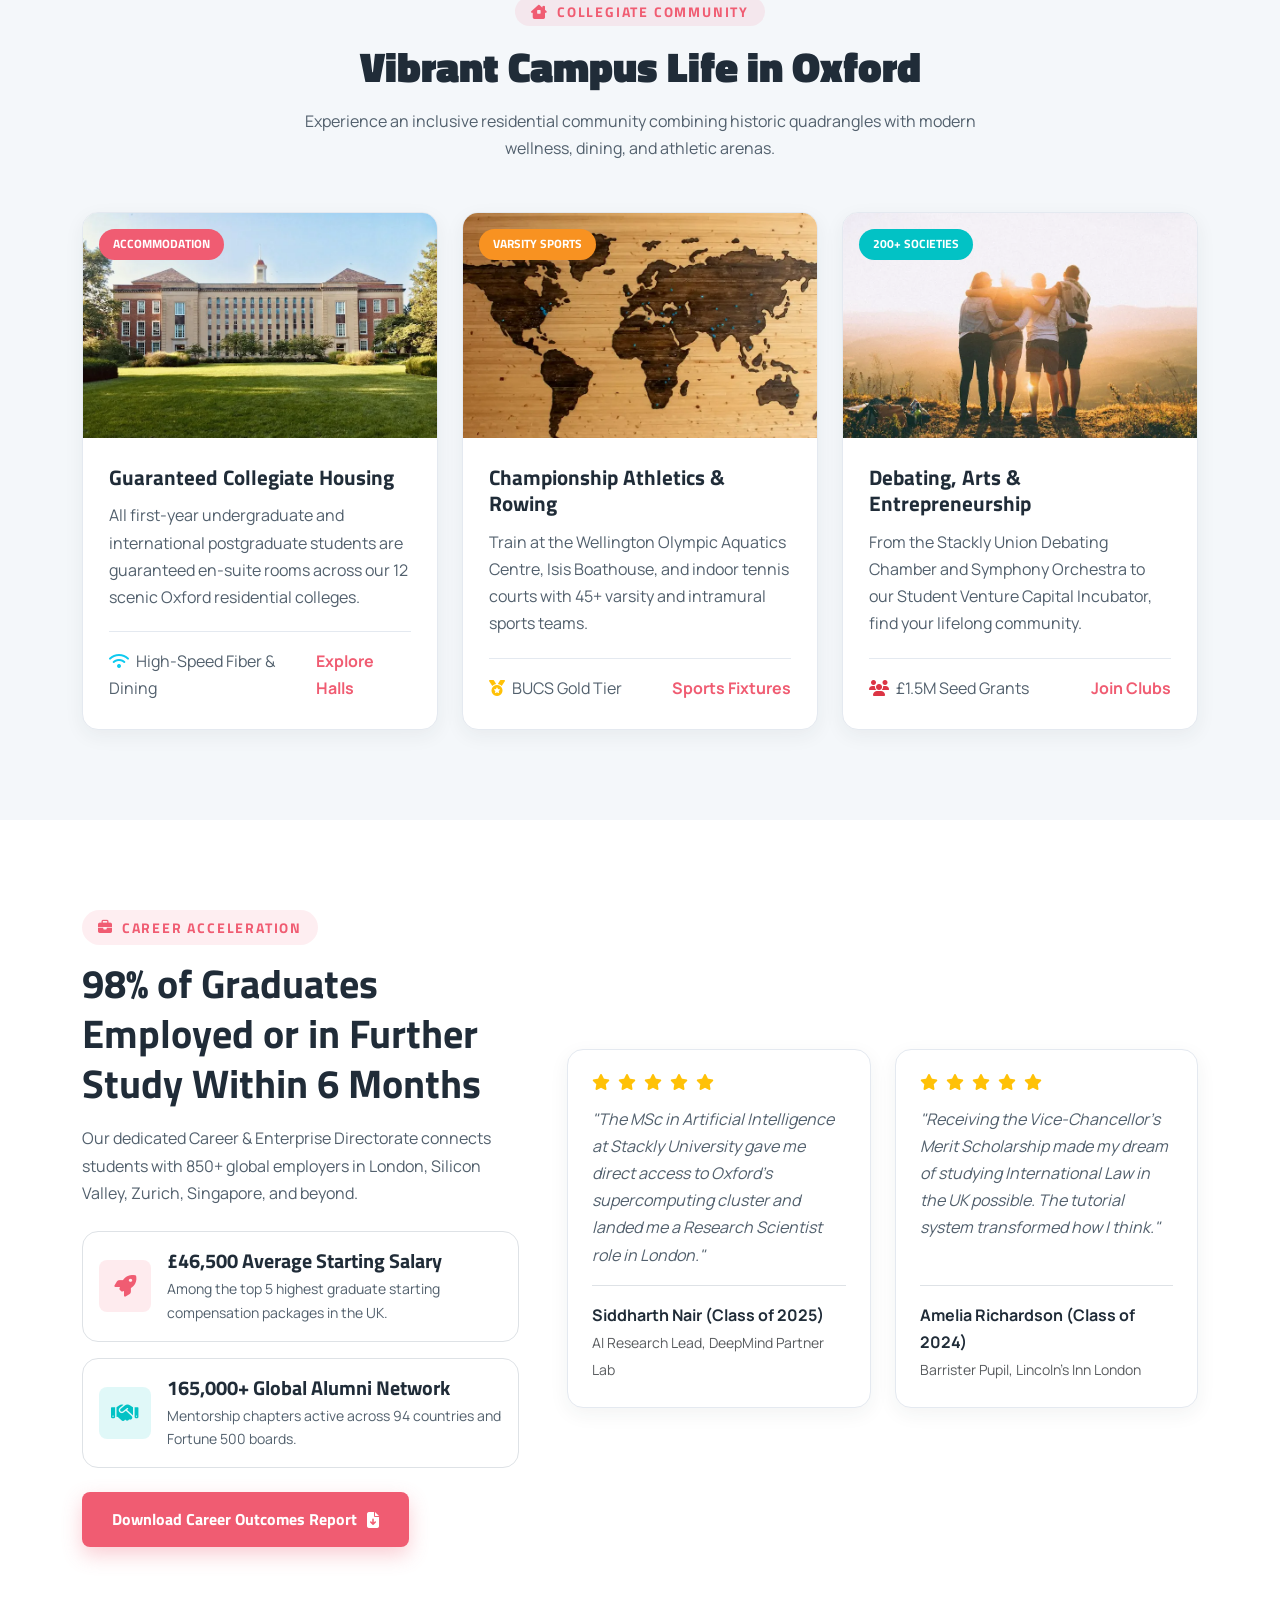
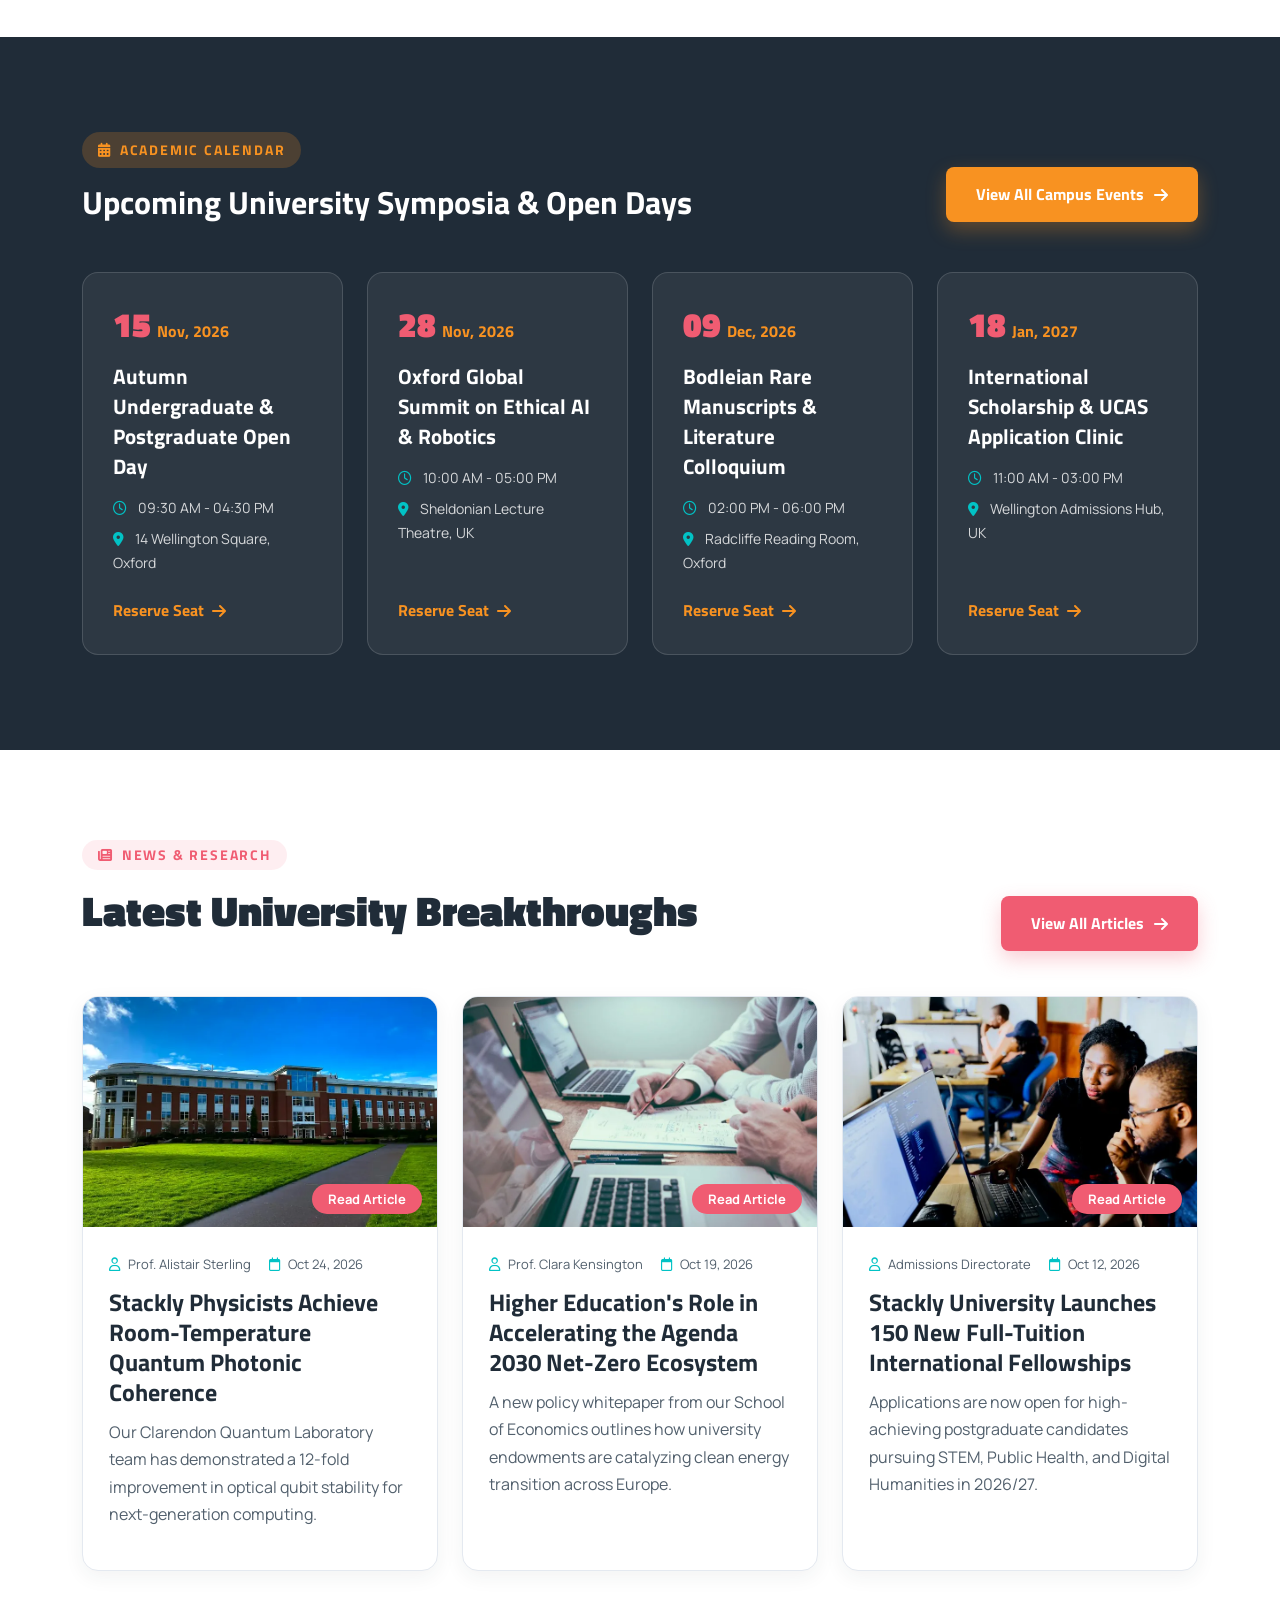
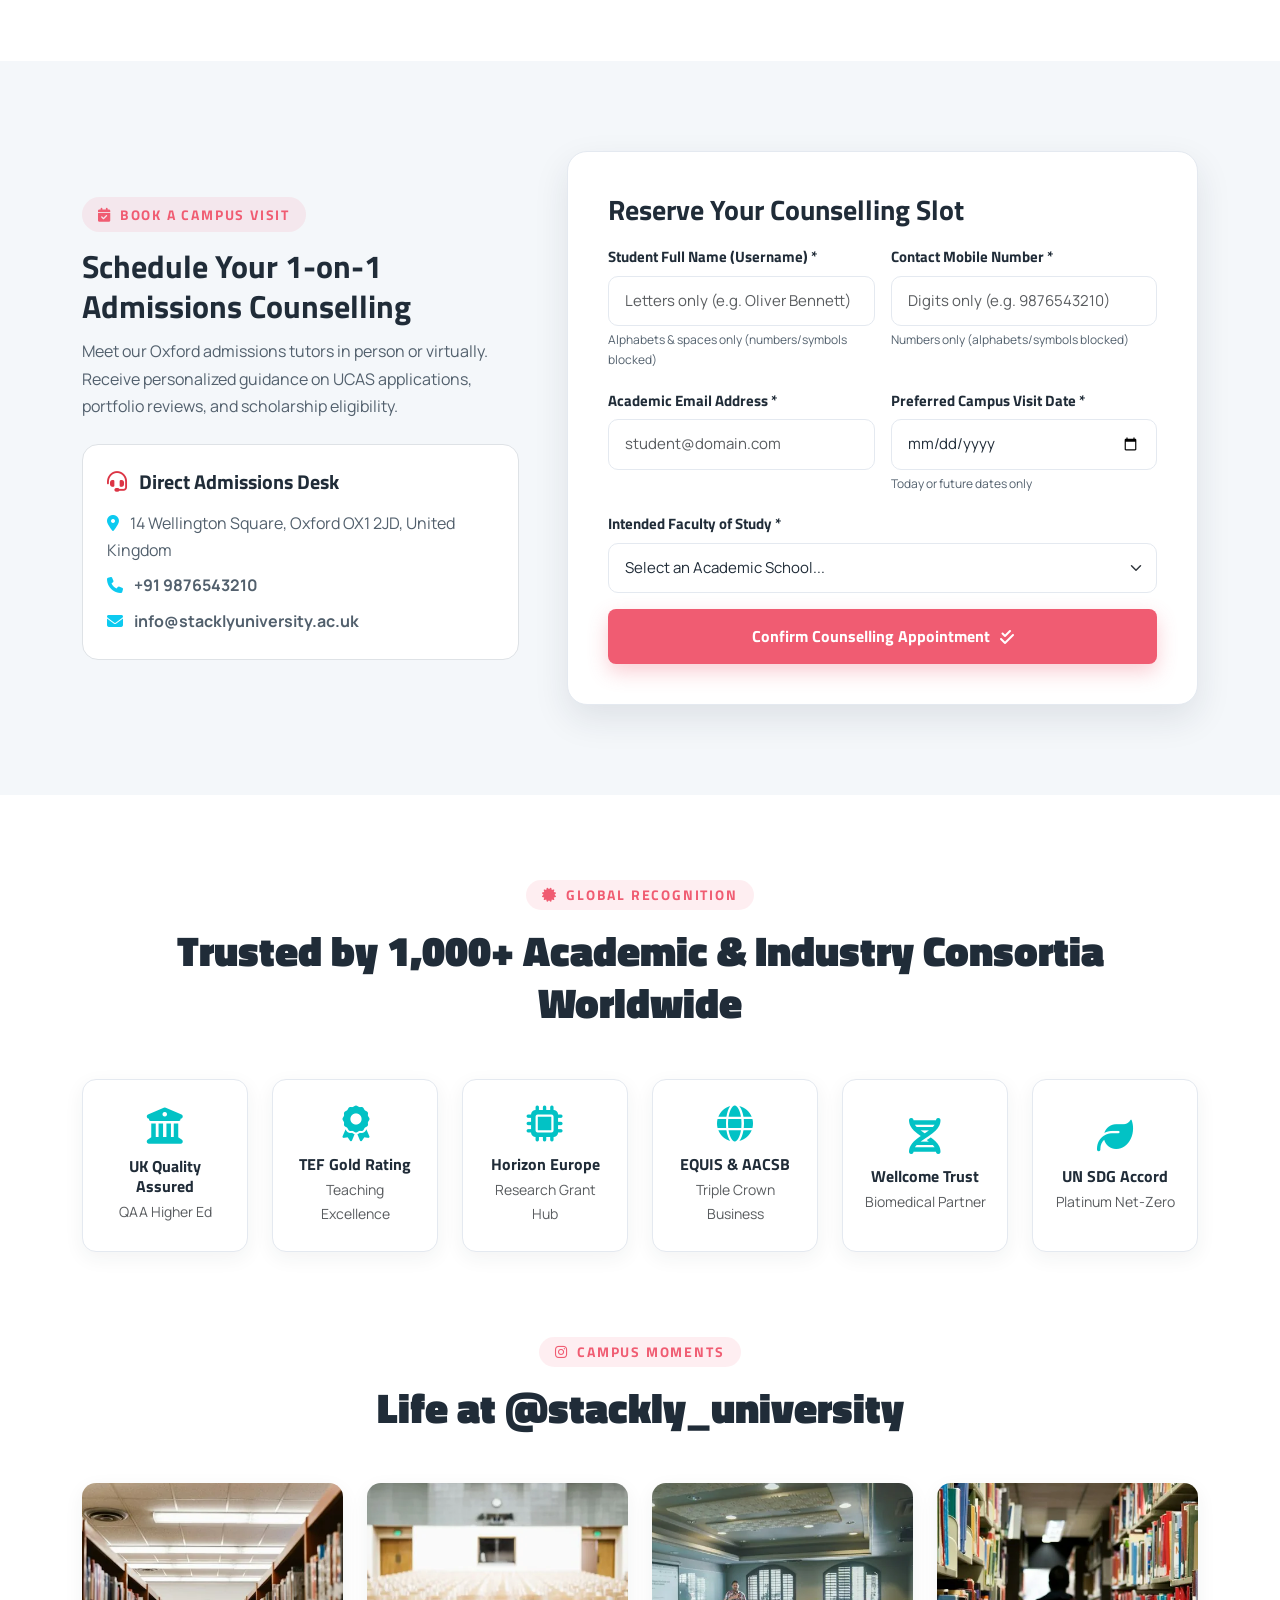
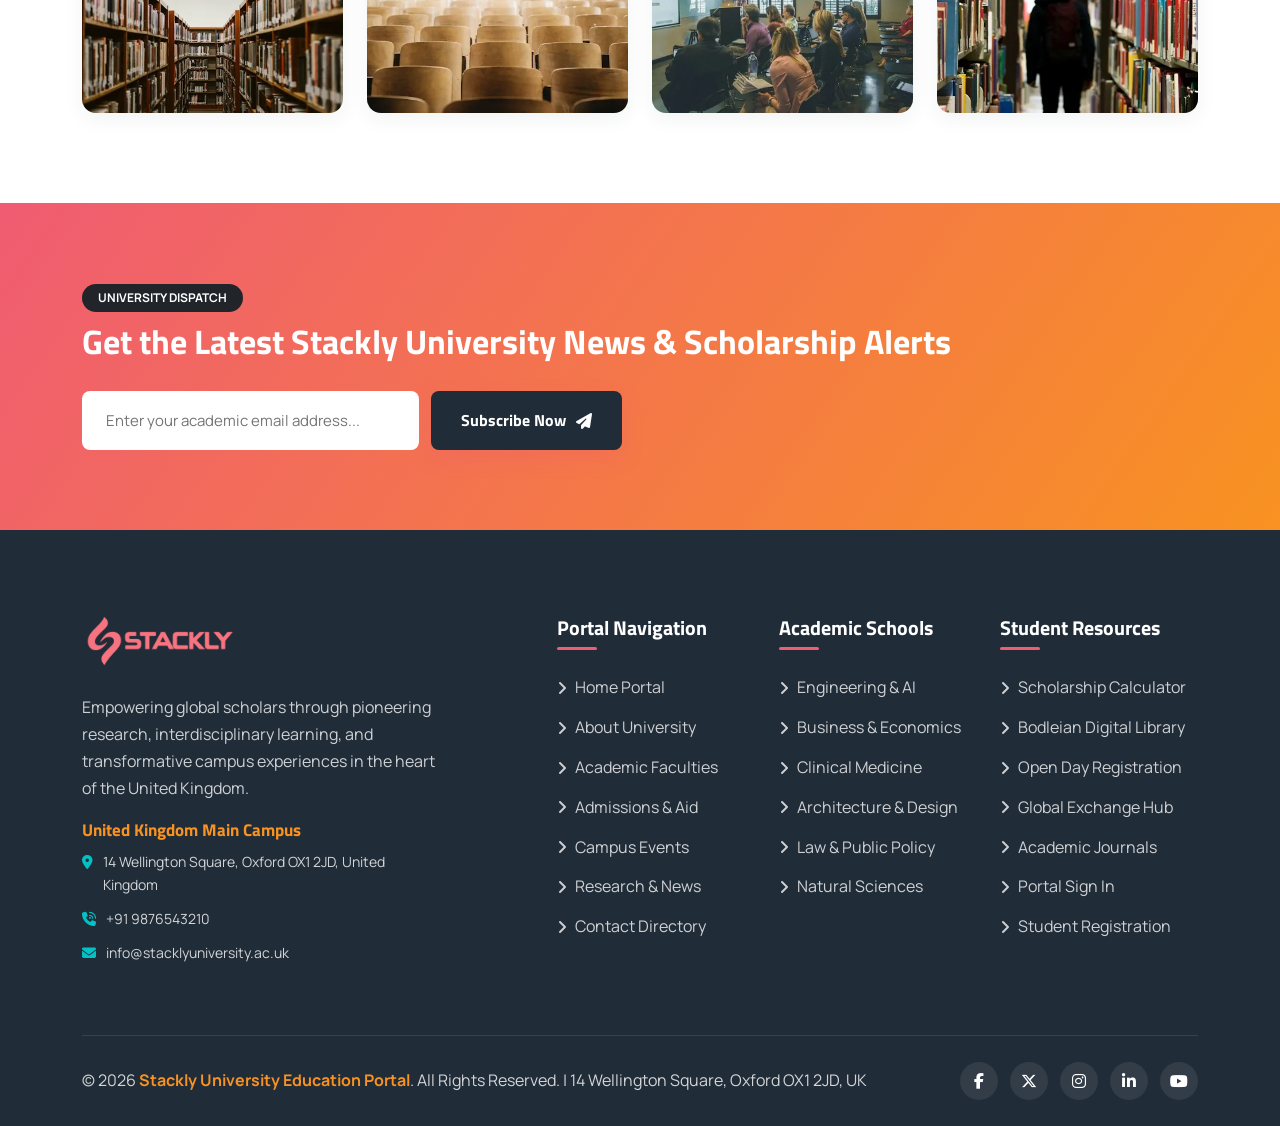
==== commit f2699116: "refactor: images optimised" ====
--- a/index.html
+++ b/index.html
@@ -31,7 +31,7 @@
     <section
       class="banner_home_one"
       style="
-        background-image: url(&quot;https://images.unsplash.com/photo-1541339907198-e08756dedf3f?auto=format&fit=crop&w=1600&q=80&quot;);
+        background-image: url(&quot;assets/images/home/hero-banner.webp&quot;);
       "
     >
       <div class="container">
@@ -209,13 +209,13 @@
             <div class="about_left_image">
               <figure class="image_one">
                 <img
-                  src="https://images.unsplash.com/photo-1523050854058-8df90110c9f1?auto=format&fit=crop&w=900&q=80"
+                  src="assets/images/home/stackly-university-graduation-ceremony.webp"
                   alt="Stackly University Graduation Ceremony"
                 />
               </figure>
               <figure class="image_two">
                 <img
-                  src="https://images.unsplash.com/photo-1523240795612-9a054b0db644?auto=format&fit=crop&w=700&q=80"
+                  src="assets/images/home/students-collaborating-in-oxford-quad.webp"
                   alt="Students Collaborating in Oxford Quad"
                 />
               </figure>
@@ -305,7 +305,7 @@
     <section
       class="services_section_home_one sec_padding_150"
       style="
-        background-image: url(&quot;https://images.unsplash.com/photo-1532094349884-543bc11b234d?auto=format&fit=crop&w=1600&q=80&quot;);
+        background-image: url(&quot;assets/images/home/hero-banner-2.webp&quot;);
       "
     >
       <div class="container">
@@ -452,7 +452,7 @@
                 <figure class="image_box">
                   <a href="#"
                     ><img
-                      src="https://images.unsplash.com/photo-1517486808906-6ca8b3f04846?auto=format&fit=crop&w=800&q=80"
+                      src="assets/images/home/undergraduate-admissions.webp"
                       alt="Undergraduate Admissions"
                   /></a>
                 </figure>
@@ -481,7 +481,7 @@
                 <figure class="image_box">
                   <a href="#"
                     ><img
-                      src="https://images.unsplash.com/photo-1434030216411-0b793f4b4173?auto=format&fit=crop&w=800&q=80"
+                      src="assets/images/home/postgraduate-masters.webp"
                       alt="Postgraduate Masters"
                   /></a>
                 </figure>
@@ -511,7 +511,7 @@
                 <figure class="image_box">
                   <a href="#"
                     ><img
-                      src="https://images.unsplash.com/photo-1522202176988-66273c2fd55f?auto=format&fit=crop&w=800&q=80"
+                      src="assets/images/home/continuing-executive-education.webp"
                       alt="Continuing Executive Education"
                   /></a>
                 </figure>
@@ -541,7 +541,7 @@
                 <figure class="image_box">
                   <a href="#"
                     ><img
-                      src="https://images.unsplash.com/photo-1581091226825-a6a2a5aee158?auto=format&fit=crop&w=800&q=80"
+                      src="assets/images/home/doctoral-research-at-stackly.webp"
                       alt="Doctoral Research at Stackly"
                   /></a>
                 </figure>
@@ -777,7 +777,7 @@
             <div class="portal_card">
               <div class="portal_card_img">
                 <img
-                  src="https://images.unsplash.com/photo-1560250097-0b93528c311a?auto=format&fit=crop&w=700&q=80"
+                  src="assets/images/home/prof-alistair-sterling.webp"
                   alt="Prof. Alistair Sterling"
                 />
                 <span class="portal_card_badge">AI &amp; Computing</span>
@@ -811,7 +811,7 @@
             <div class="portal_card">
               <div class="portal_card_img">
                 <img
-                  src="https://images.unsplash.com/photo-1573496359142-b8d87734a5a2?auto=format&fit=crop&w=700&q=80"
+                  src="assets/images/home/dr-eleanor-vance.webp"
                   alt="Dr. Eleanor Vance"
                 />
                 <span
@@ -849,7 +849,7 @@
             <div class="portal_card">
               <div class="portal_card_img">
                 <img
-                  src="https://images.unsplash.com/photo-1534528741775-53994a69daeb?auto=format&fit=crop&w=700&q=80"
+                  src="assets/images/home/prof-clara-kensington.webp"
                   alt="Prof. Clara Kensington"
                 />
                 <span
@@ -888,7 +888,7 @@
             <div class="portal_card">
               <div class="portal_card_img">
                 <img
-                  src="https://images.unsplash.com/photo-1507003211169-0a1dd7228f2d?auto=format&fit=crop&w=700&q=80"
+                  src="assets/images/home/dr-marcus-thorne.webp"
                   alt="Dr. Marcus Thorne"
                 />
                 <span class="portal_card_badge">Architecture</span>
@@ -942,7 +942,7 @@
             <div class="portal_card">
               <div class="portal_card_img">
                 <img
-                  src="https://images.unsplash.com/photo-1562774053-701939374585?auto=format&fit=crop&w=800&q=80"
+                  src="assets/images/home/historic-residential-halls.webp"
                   alt="Historic Residential Halls"
                 />
                 <span class="portal_card_badge">Accommodation</span>
@@ -973,7 +973,7 @@
             <div class="portal_card">
               <div class="portal_card_img">
                 <img
-                  src="https://images.unsplash.com/photo-1526676037777-05a232554f77?auto=format&fit=crop&w=800&q=80"
+                  src="assets/images/home/varsity-athletics-and-rowing.webp"
                   alt="Varsity Athletics and Rowing"
                 />
                 <span
@@ -1008,7 +1008,7 @@
             <div class="portal_card">
               <div class="portal_card_img">
                 <img
-                  src="https://images.unsplash.com/photo-1511632765486-a01980e01a18?auto=format&fit=crop&w=800&q=80"
+                  src="assets/images/home/student-union-and-societies.webp"
                   alt="Student Union and Societies"
                 />
                 <span
@@ -1328,7 +1328,7 @@
                 <figure class="blog_image">
                   <a href="#"
                     ><img
-                      src="https://images.unsplash.com/photo-1509062522246-3755977927d7?auto=format&fit=crop&w=800&q=80"
+                      src="assets/images/home/quantum-photonic-chip-breakthrough.webp"
                       alt="Quantum Photonic Chip Breakthrough"
                   /></a>
                   <div class="link_btn">
@@ -1363,7 +1363,7 @@
                 <figure class="blog_image">
                   <a href="#"
                     ><img
-                      src="https://images.unsplash.com/photo-1454165804606-c3d57bc86b40?auto=format&fit=crop&w=800&q=80"
+                      src="assets/images/home/global-green-finance-initiative.webp"
                       alt="Global Green Finance Initiative"
                   /></a>
                   <div class="link_btn">
@@ -1398,7 +1398,7 @@
                 <figure class="blog_image">
                   <a href="#"
                     ><img
-                      src="https://images.unsplash.com/photo-1531482615713-2afd69097998?auto=format&fit=crop&w=800&q=80"
+                      src="assets/images/home/new-commonwealth-merit-scholarships.webp"
                       alt="New Commonwealth Merit Scholarships"
                   /></a>
                   <div class="link_btn">
@@ -1646,7 +1646,7 @@
           <div class="col-xl-3 col-lg-3 col-md-6 col-sm-6">
             <div class="instagram_image_box">
               <img
-                src="https://images.unsplash.com/photo-1498243691581-b145c3f54a5a?auto=format&fit=crop&w=600&q=80"
+                src="assets/images/home/radcliffe-library-study-session.webp"
                 alt="Radcliffe Library Study Session"
               />
               <div class="insta_overlay">
@@ -1658,7 +1658,7 @@
           <div class="col-xl-3 col-lg-3 col-md-6 col-sm-6">
             <div class="instagram_image_box">
               <img
-                src="https://images.unsplash.com/photo-1519452575417-564c1401ecc0?auto=format&fit=crop&w=600&q=80"
+                src="assets/images/home/university-lecture-hall.webp"
                 alt="University Lecture Hall"
               />
               <div class="insta_overlay">
@@ -1670,7 +1670,7 @@
           <div class="col-xl-3 col-lg-3 col-md-6 col-sm-6">
             <div class="instagram_image_box">
               <img
-                src="https://images.unsplash.com/photo-1524178232363-1fb2b075b655?auto=format&fit=crop&w=600&q=80"
+                src="assets/images/home/academic-keynote-presentation.webp"
                 alt="Academic Keynote Presentation"
               />
               <div class="insta_overlay">
@@ -1682,7 +1682,7 @@
           <div class="col-xl-3 col-lg-3 col-md-6 col-sm-6">
             <div class="instagram_image_box">
               <img
-                src="https://images.unsplash.com/photo-1427504494785-3a9ca7044f45?auto=format&fit=crop&w=600&q=80"
+                src="assets/images/home/campus-autumn-courtyard.webp"
                 alt="Campus Autumn Courtyard"
               />
               <div class="insta_overlay">
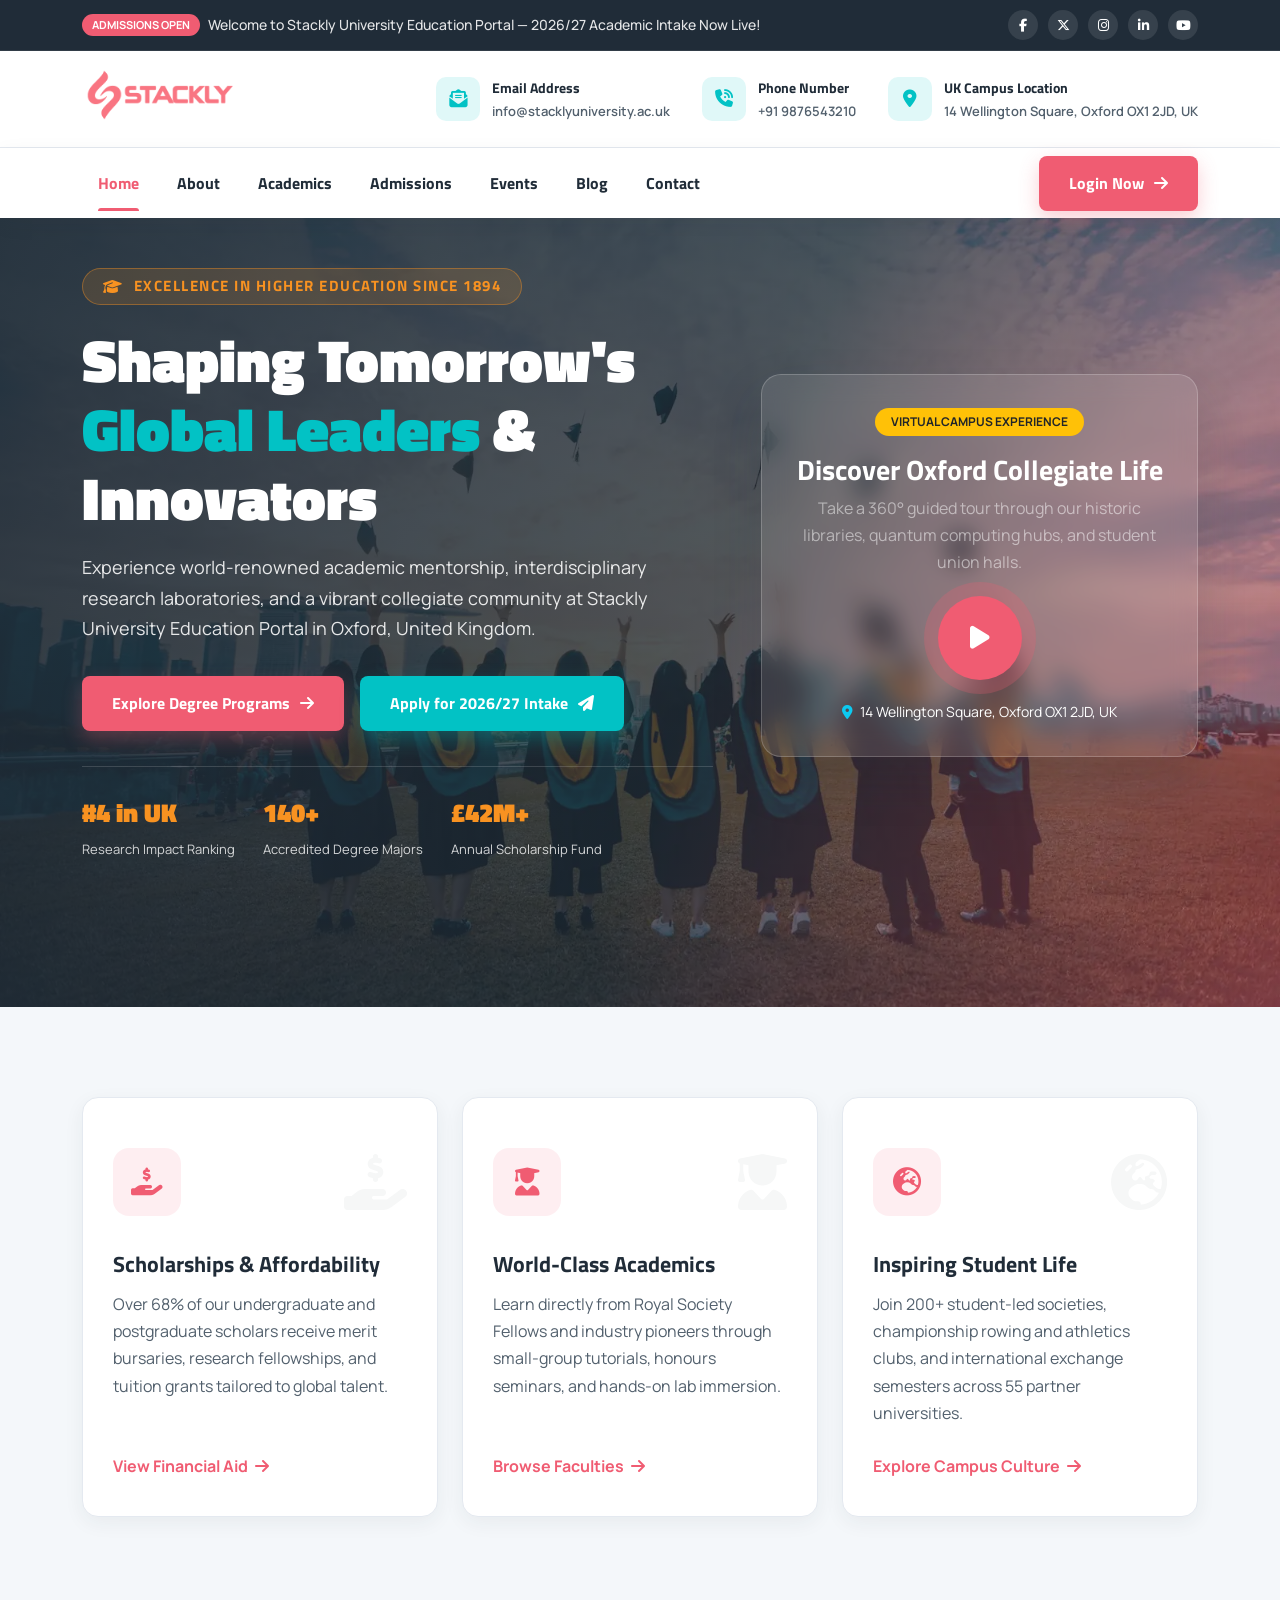
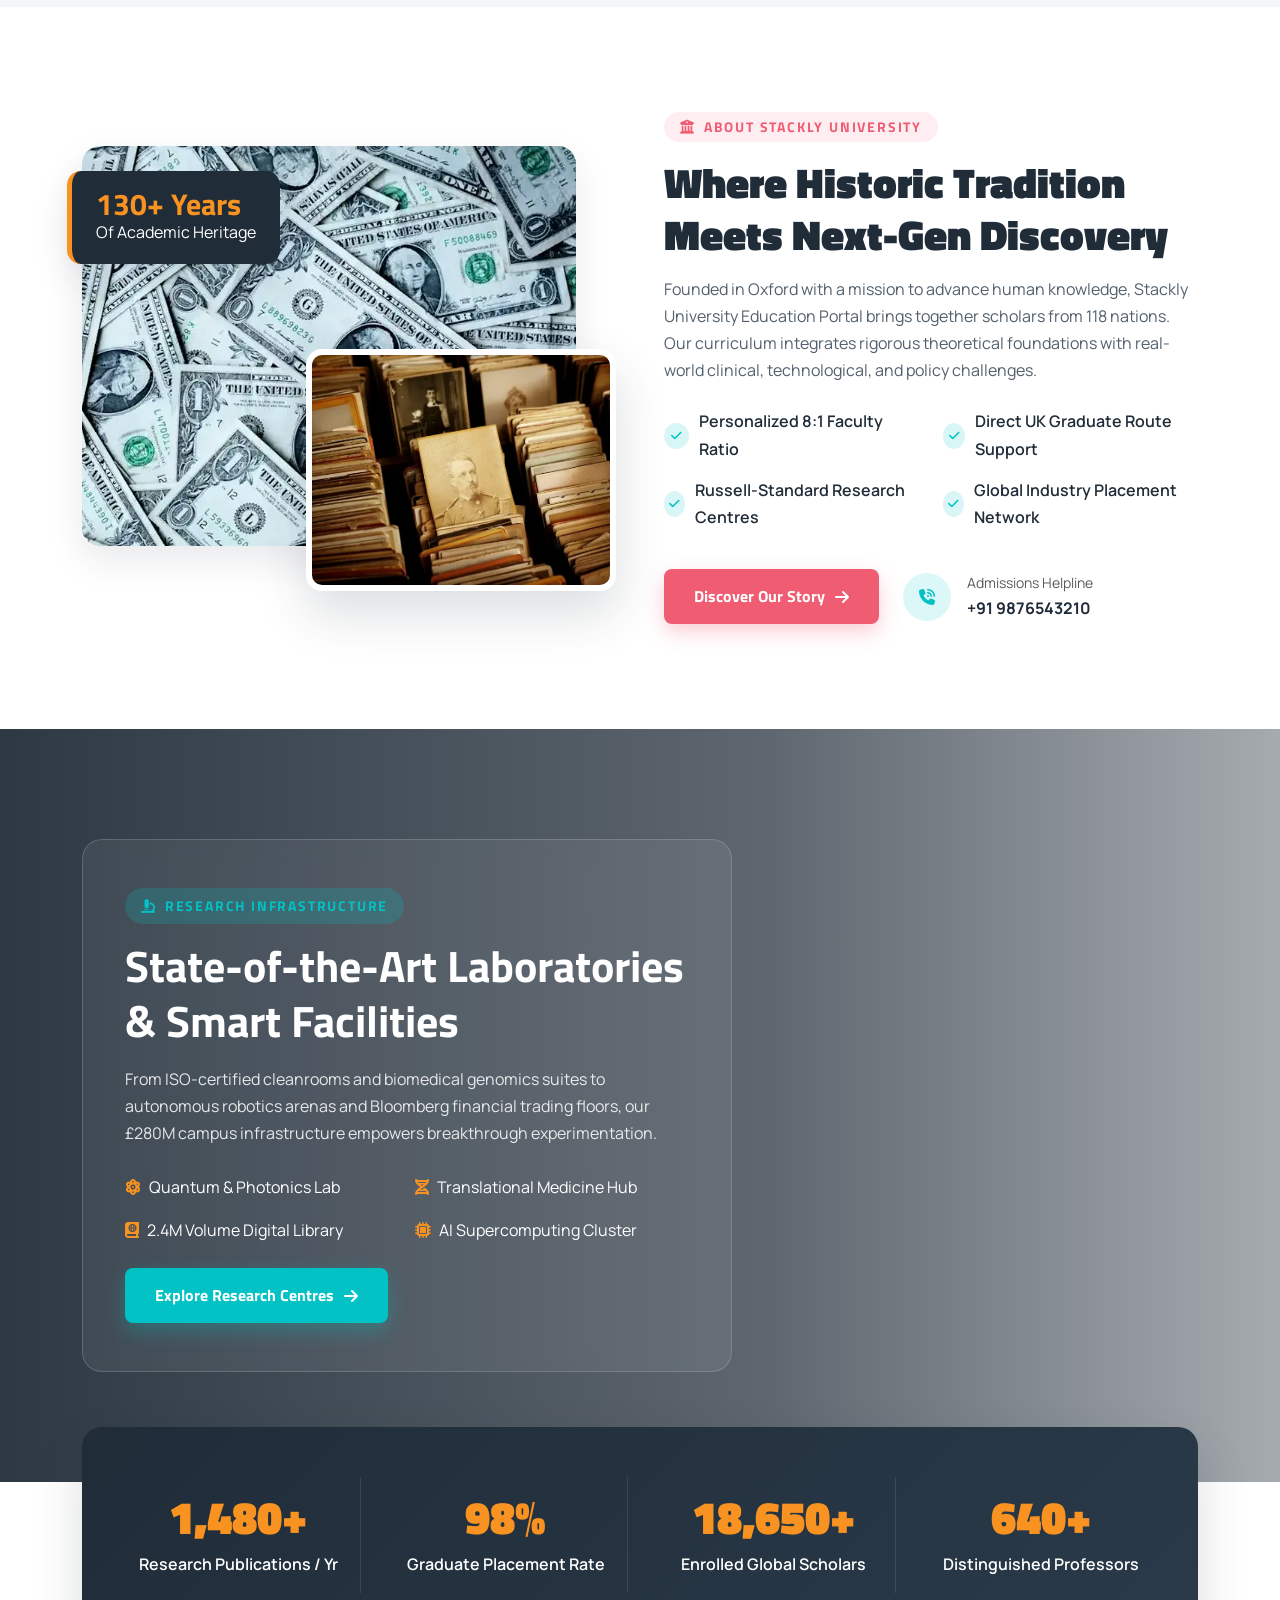
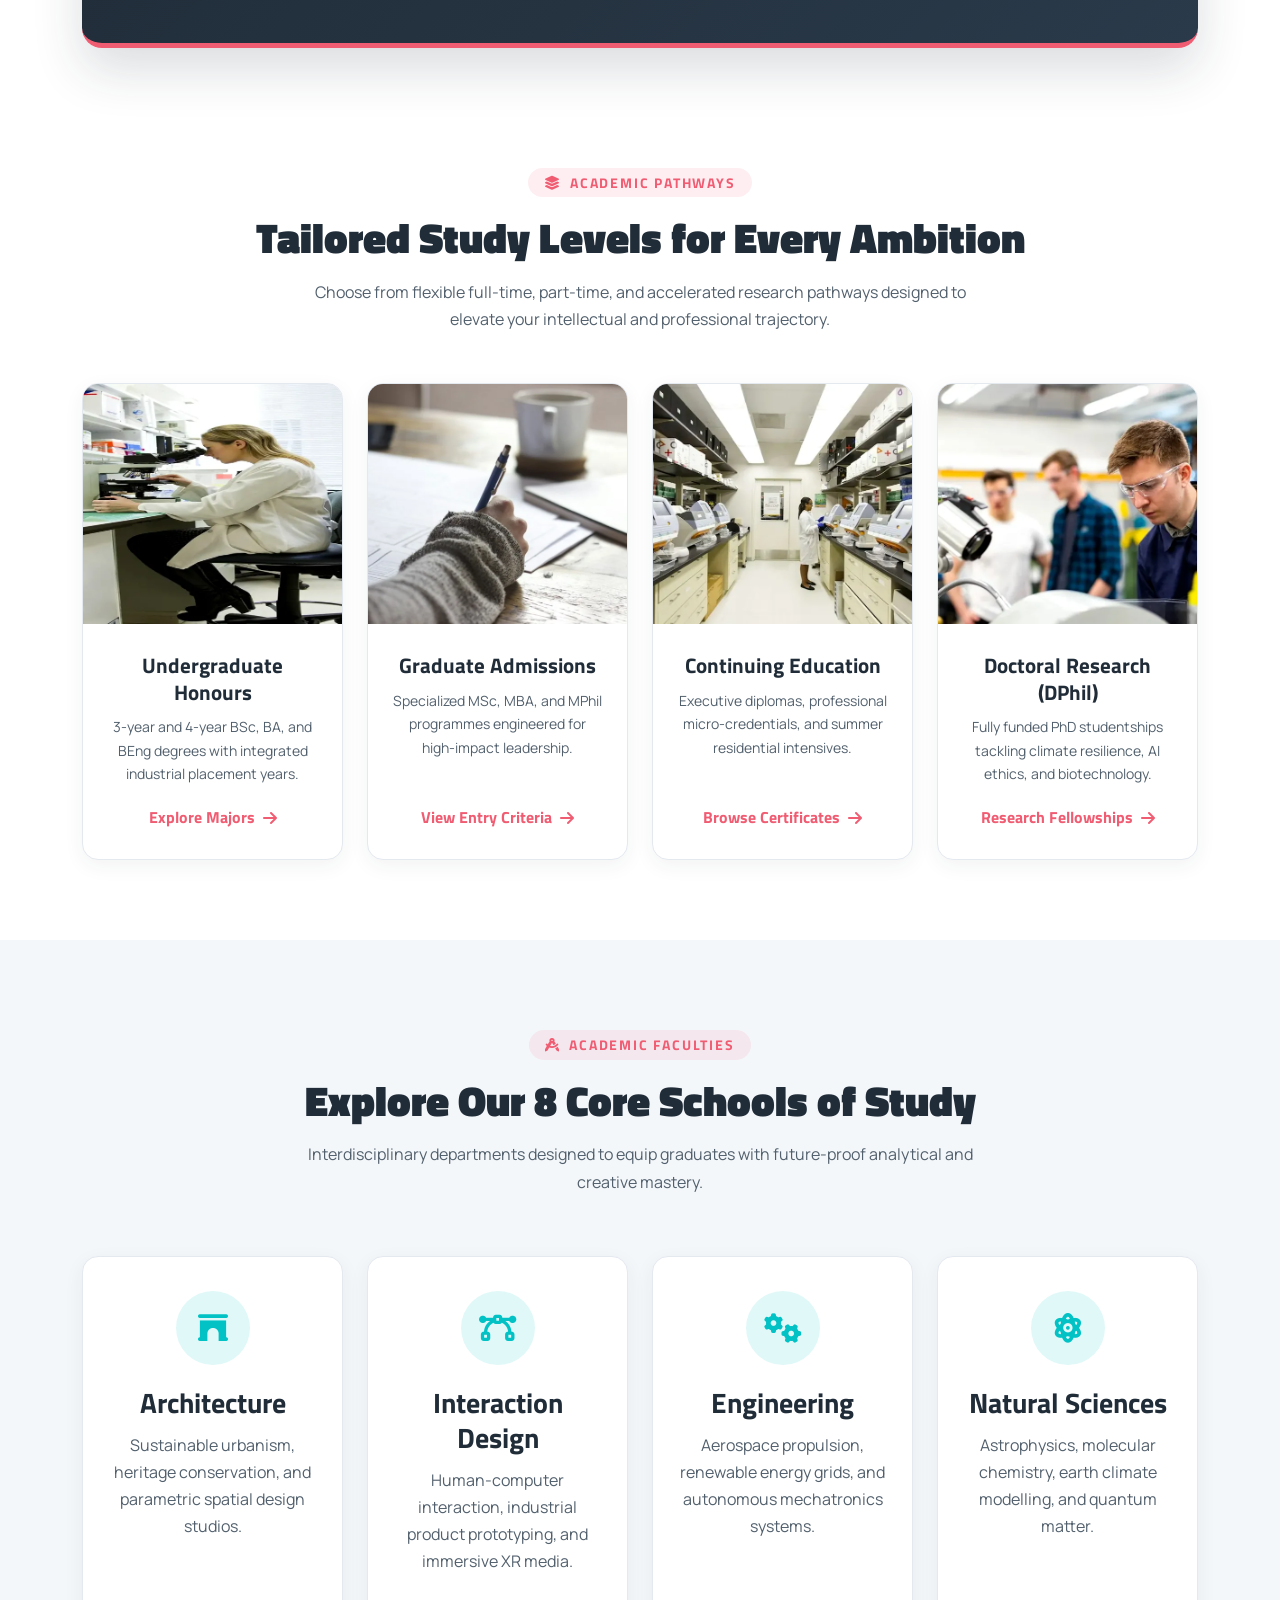
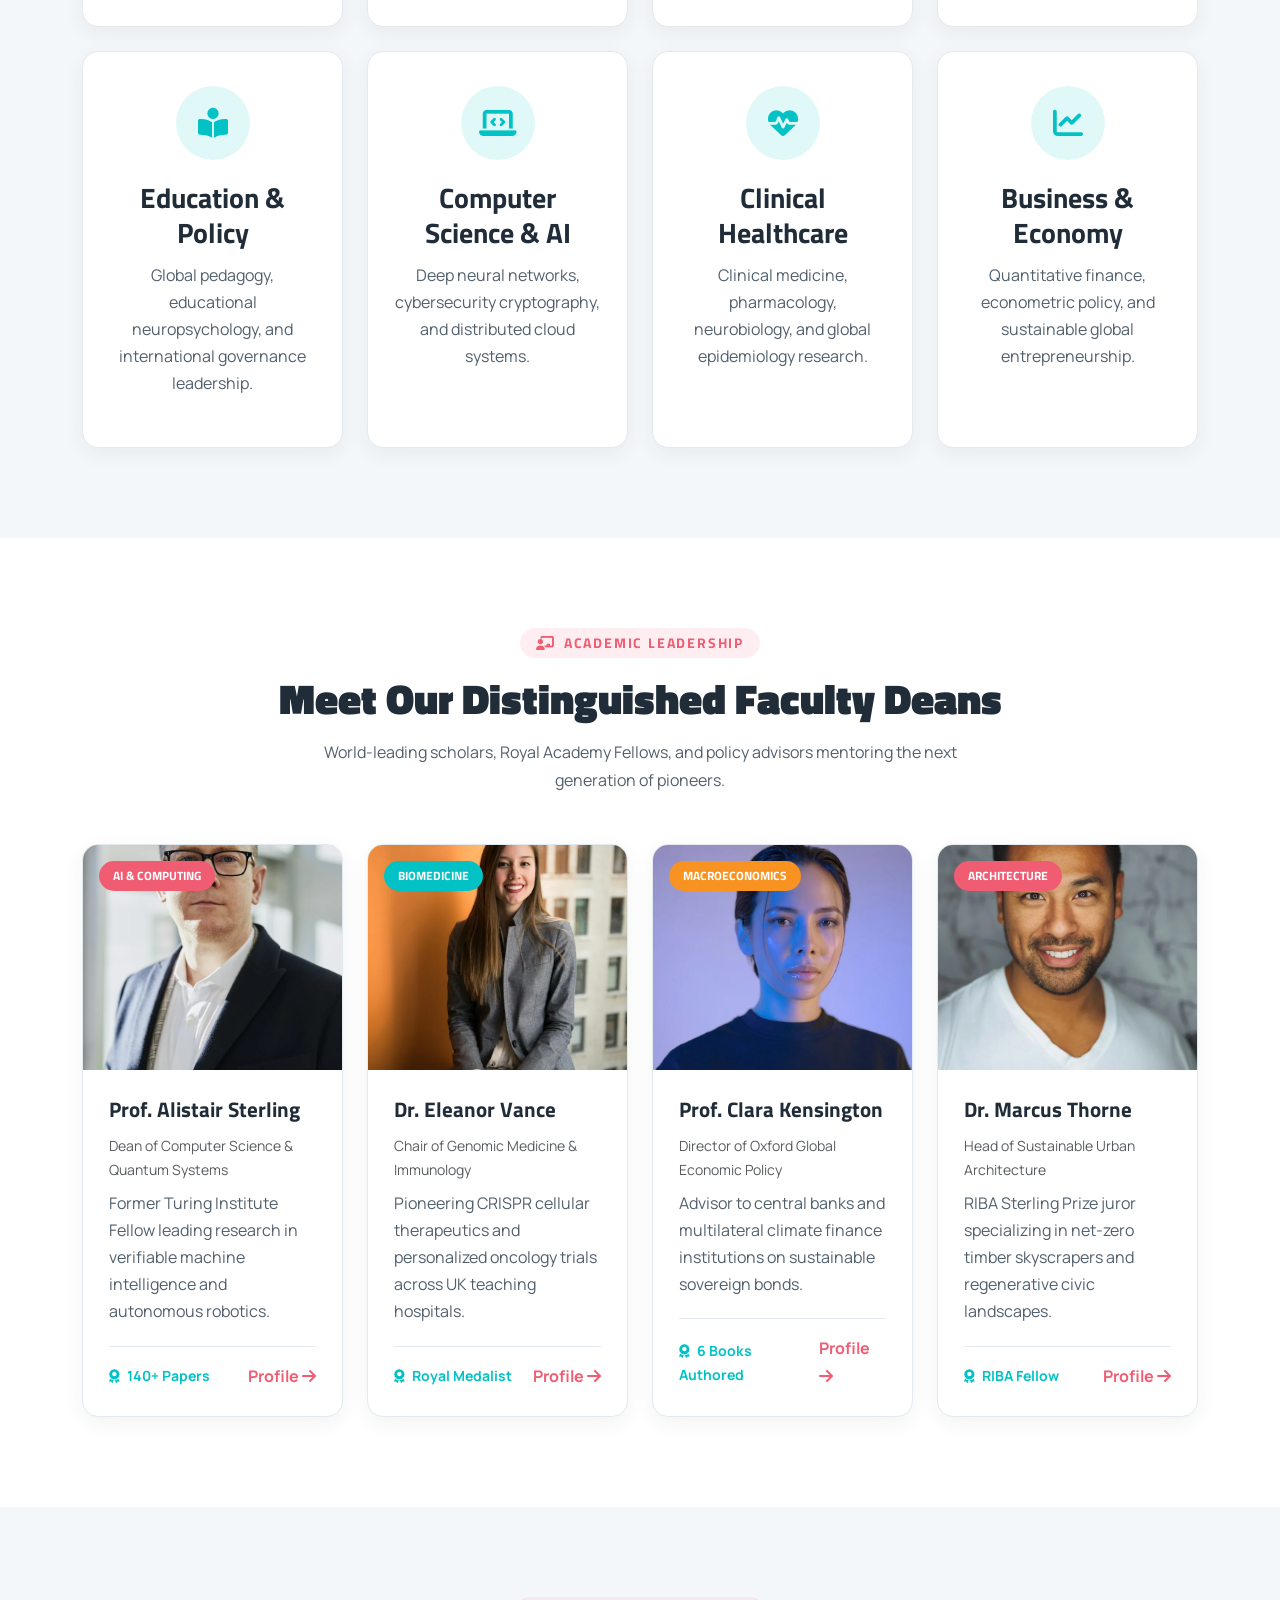
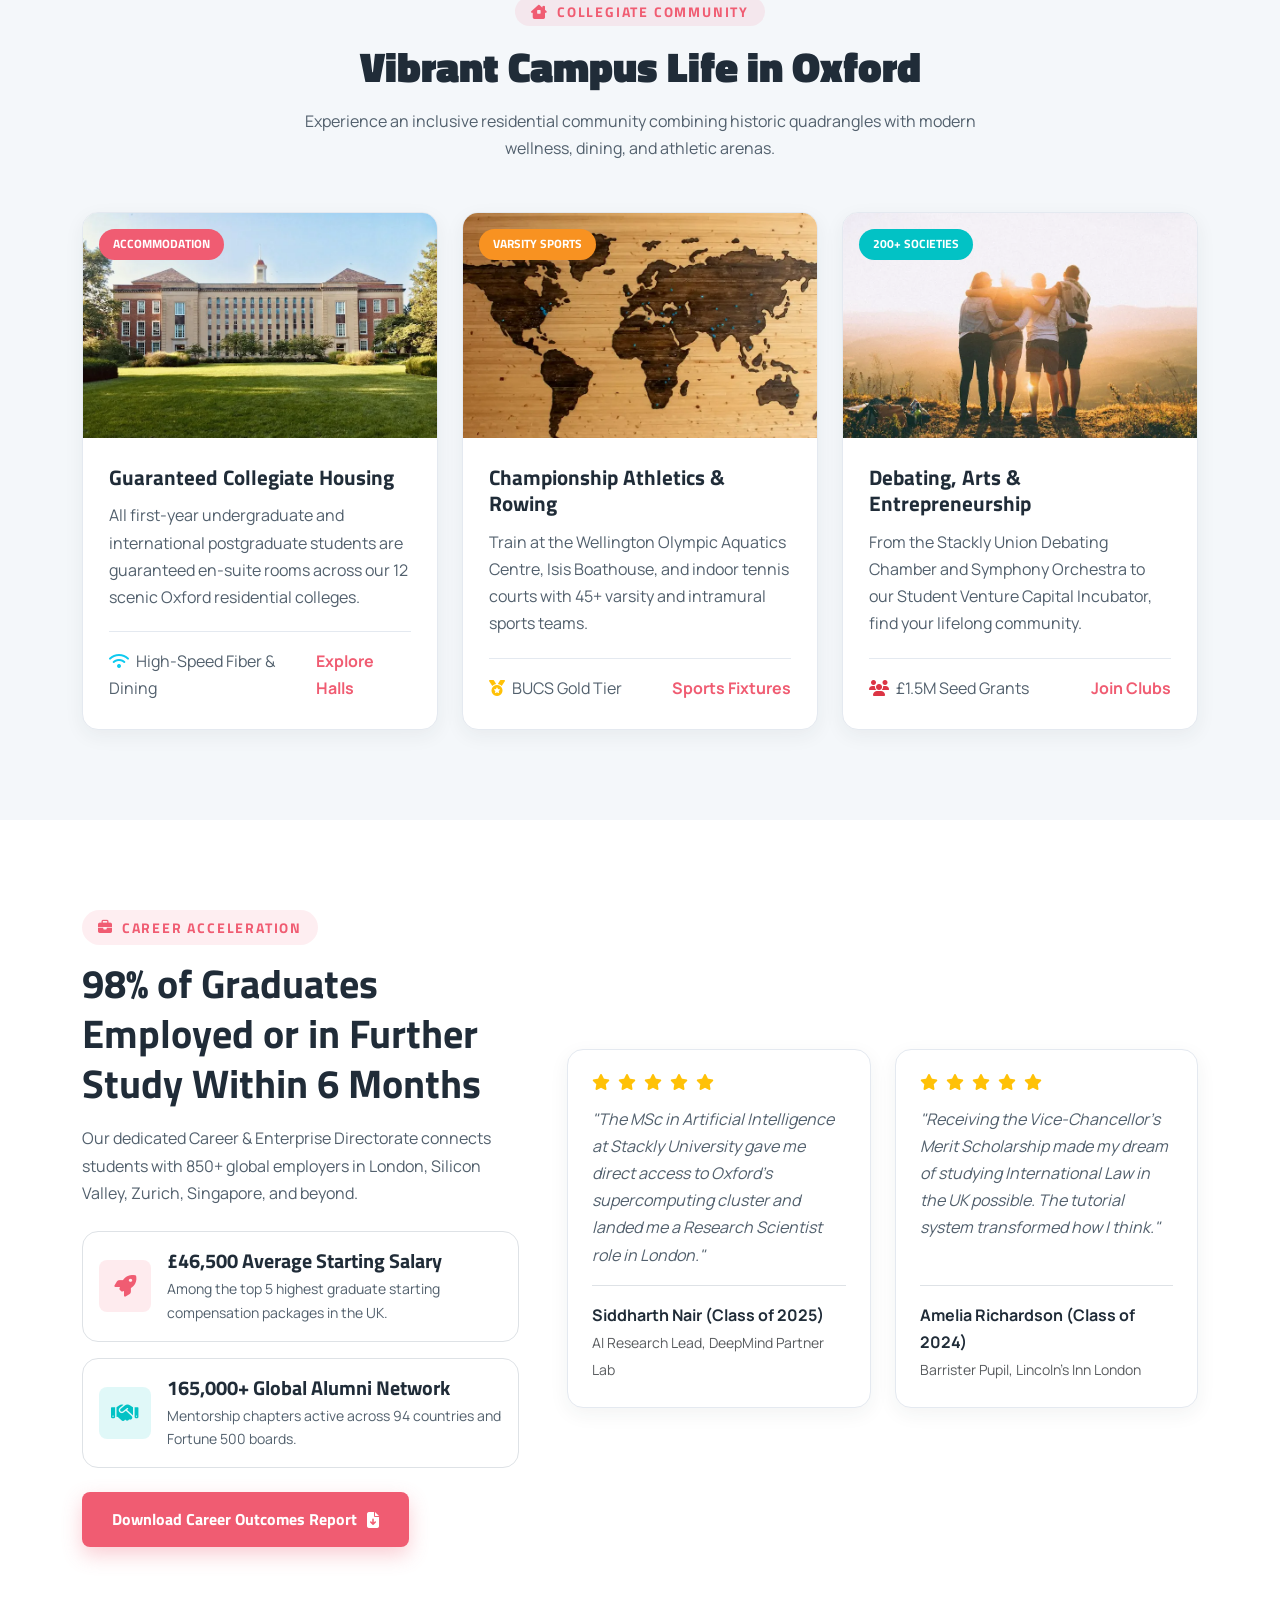
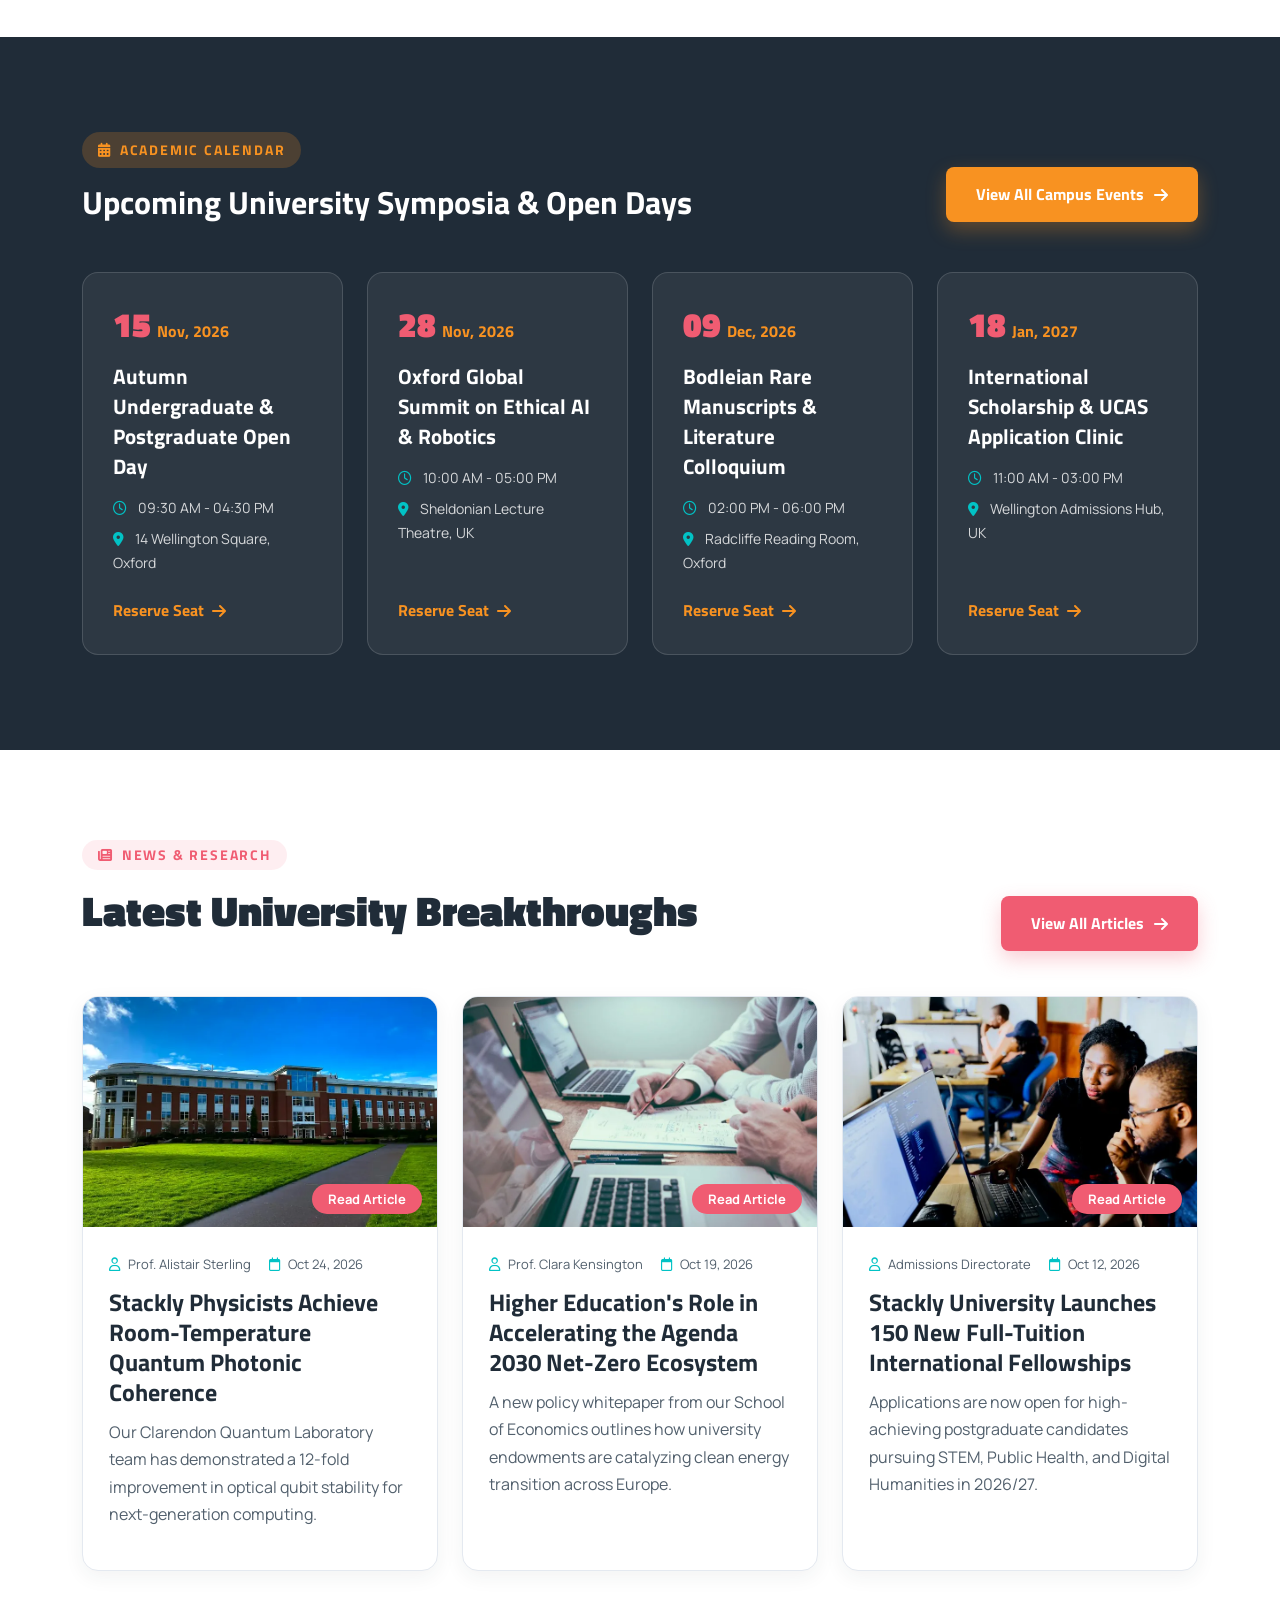
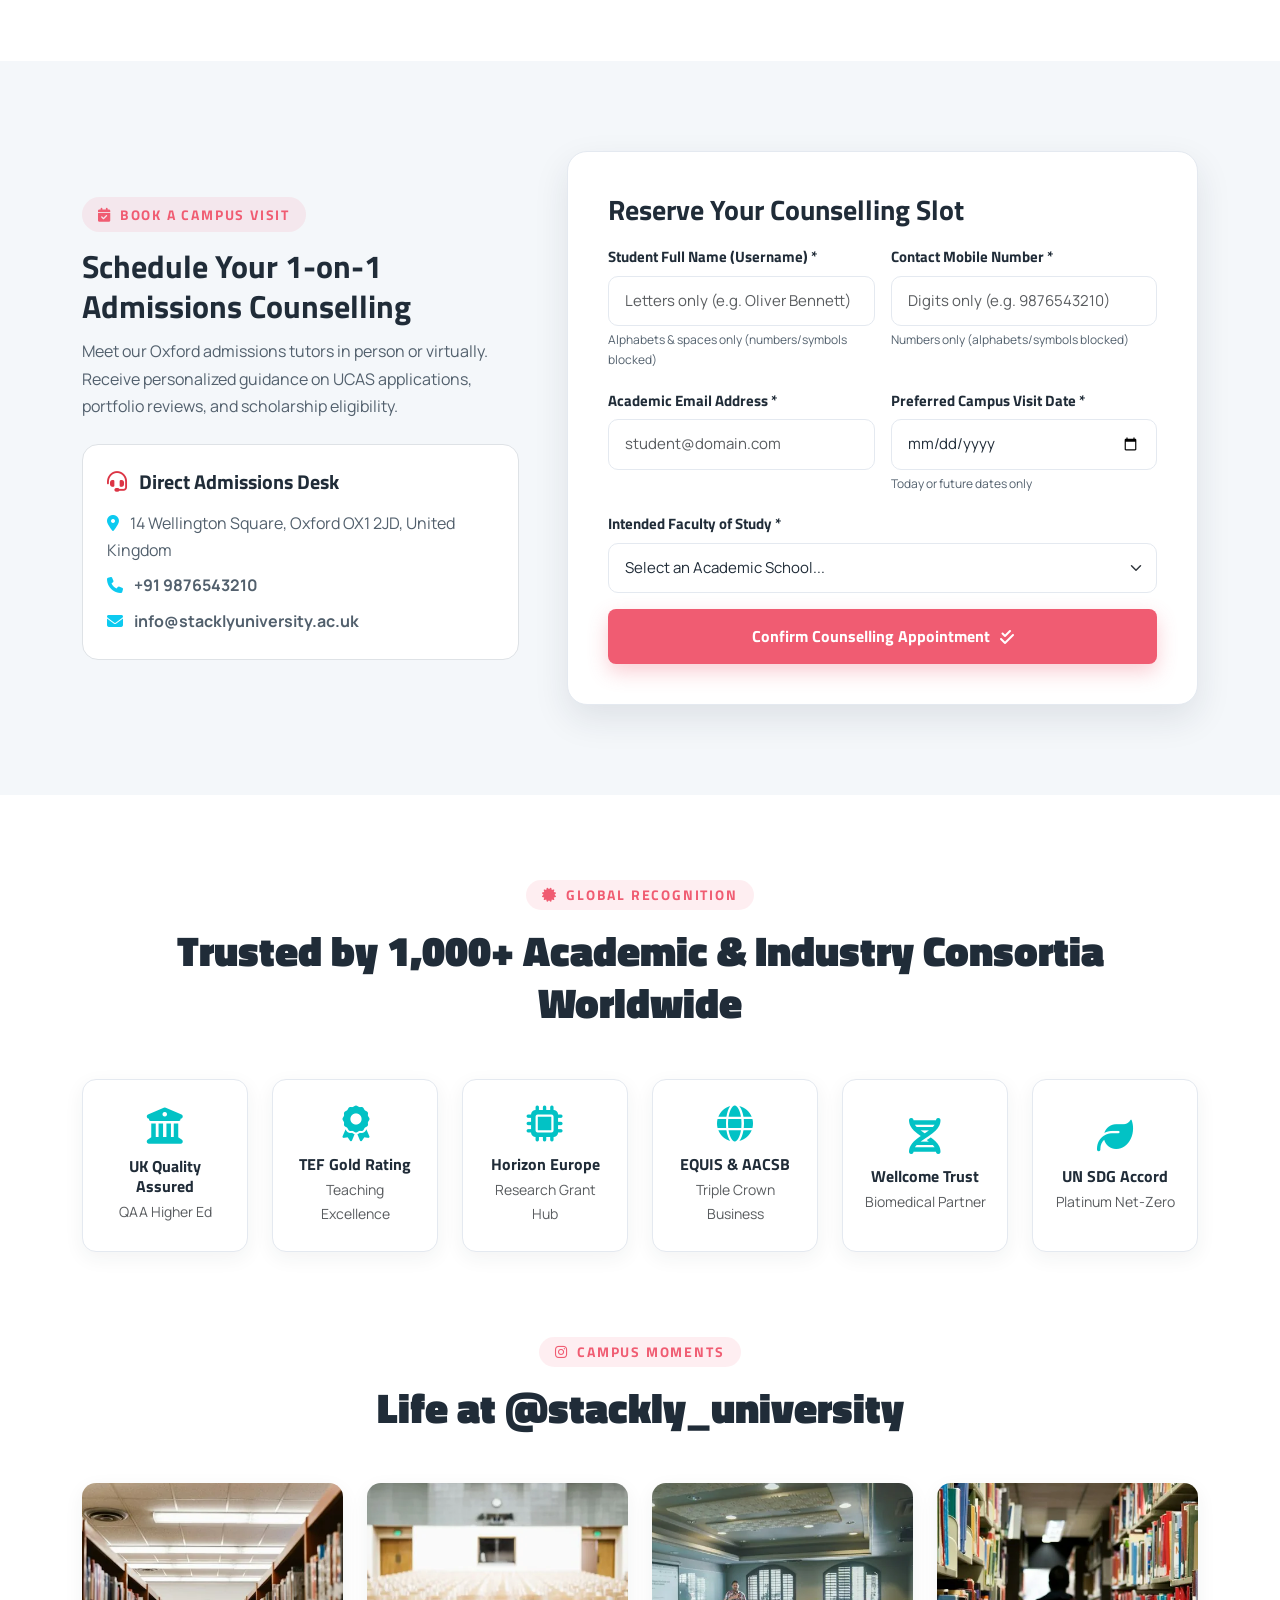
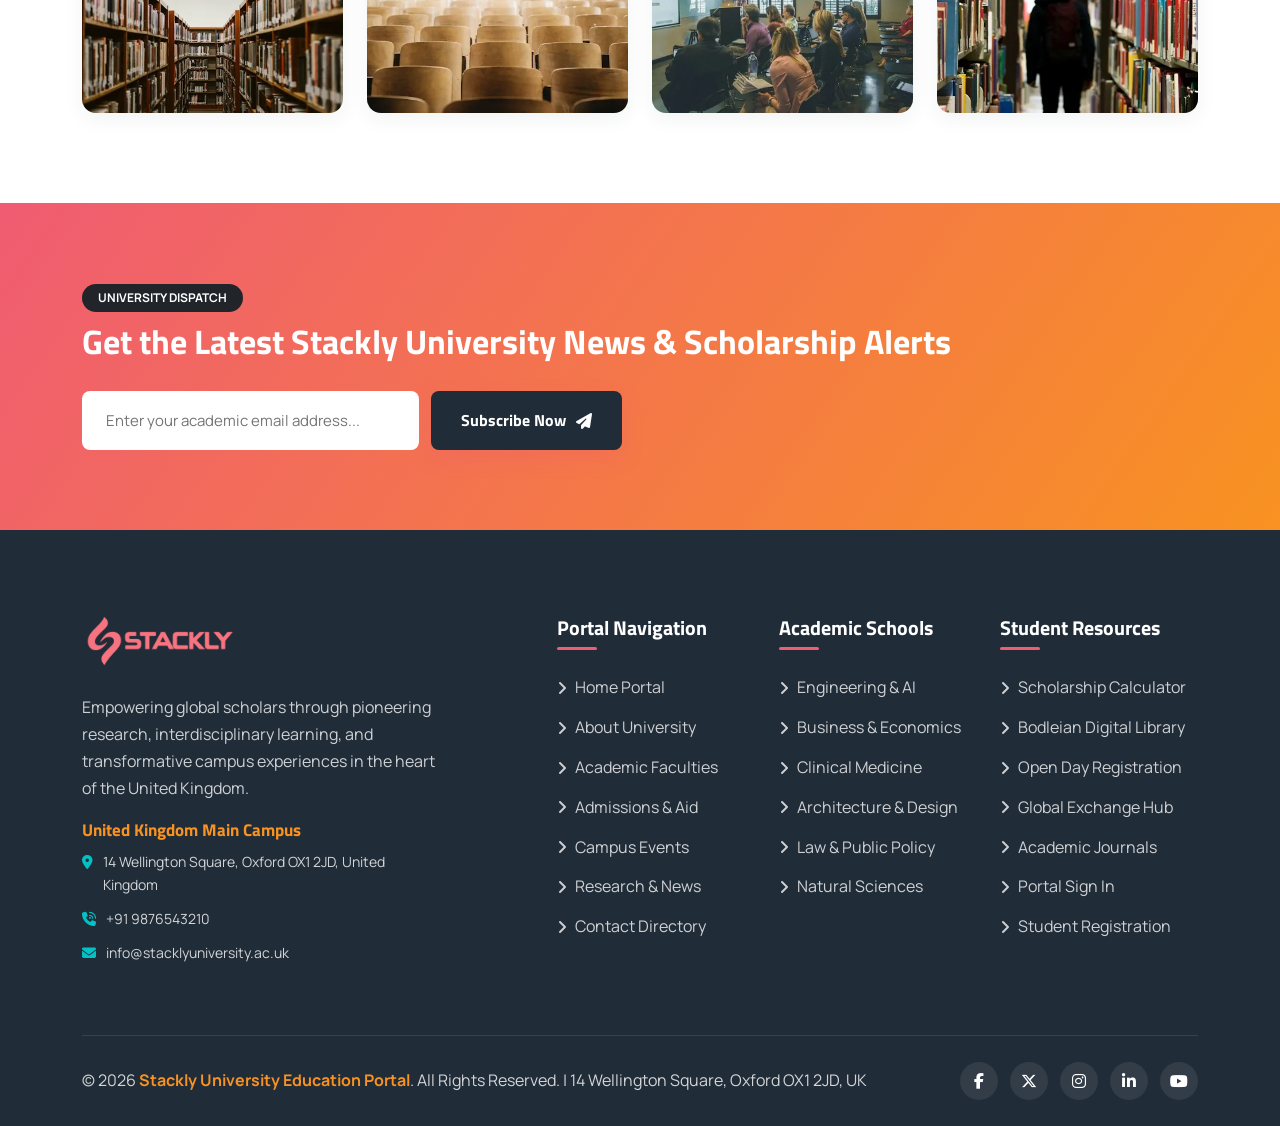
==== commit 91f07862: "refactor: aniamtions added" ====
--- a/index.html
+++ b/index.html
@@ -33,11 +33,12 @@
       style="
         background-image: url(&quot;assets/images/home/hero-banner.webp&quot;);
       "
+      data-reveal="up"
     >
       <div class="container">
         <div class="row align-items-center g-5">
           <div class="col-xl-7 col-lg-7 col-md-12">
-            <div class="banner_left_text">
+            <div class="banner_left_text" data-reveal="left">
               <h4>
                 <i class="fa-solid fa-graduation-cap"></i> Excellence in Higher
                 Education Since 1894
@@ -77,7 +78,11 @@
             </div>
           </div>
           <div class="col-xl-5 col-lg-5 col-md-12">
-            <div class="banner_right_card">
+            <div
+              class="banner_right_card"
+              data-reveal="right"
+              data-reveal-delay="150"
+            >
               <span
                 class="badge bg-warning text-dark px-3 py-2 rounded-pill fw-bold mb-3"
                 >VIRTUAL CAMPUS EXPERIENCE</span
@@ -104,7 +109,7 @@
     <!-- End Section 1 -->
 
     <!-- SECTION 2: Feature Section Home One -->
-    <section class="feature_section_home_one sec_padding_110">
+    <section class="feature_section_home_one sec_padding_110" data-reveal="up">
       <div class="container">
         <div class="row g-4">
           <div class="col-xl-4 col-lg-4 col-md-6 col-sm-12">
@@ -202,7 +207,7 @@
     <!-- End Section 2 -->
 
     <!-- SECTION 3: About Section Home One -->
-    <section class="about_section_home_one">
+    <section class="about_section_home_one" data-reveal="up">
       <div class="container">
         <div class="row align-items-center g-5">
           <div class="col-xl-6 col-lg-6 col-md-12">
@@ -243,8 +248,8 @@
                 <div class="col-sm-6">
                   <ul class="feature_list">
                     <li>
-                      <i class="fa-solid fa-check"></i> Personalized 8:1
-                      Student-Faculty Ratio
+                      <i class="fa-solid fa-check"></i> Personalized 8:1 Faculty
+                      Ratio
                     </li>
                     <li>
                       <i class="fa-solid fa-check"></i> Russell-Standard
@@ -309,7 +314,7 @@
       "
     >
       <div class="container">
-        <div class="services_content_home_one">
+        <div class="services_content_home_one" data-reveal="zoom">
           <span
             class="theme_subtitle"
             style="
@@ -375,7 +380,7 @@
     <!-- End Section 4 -->
 
     <!-- SECTION 5: Funfact Section Home One -->
-    <section class="funfact_section_home_one centred">
+    <section class="funfact_section_home_one centred" data-reveal="up">
       <div class="container">
         <div class="inner_container">
           <div class="row g-4 clearfix">
@@ -434,9 +439,9 @@
     <!-- End Section 5 -->
 
     <!-- SECTION 6: Programs Section Home One -->
-    <section class="programs_section_home_one">
+    <section class="programs_section_home_one" data-reveal="up">
       <div class="container">
-        <div class="section_title_one centred mb_50">
+        <div class="section_title_one centred mb_50" data-reveal="up">
           <h5><i class="fa-solid fa-layer-group"></i> Academic Pathways</h5>
           <h2>Tailored Study Levels for Every Ambition</h2>
           <p>
@@ -571,9 +576,9 @@
     <!-- End Section 6 -->
 
     <!-- SECTION 7: Our Studies Section Home One -->
-    <section class="studies_section_home_one sec_padding_110">
+    <section class="studies_section_home_one sec_padding_110" data-reveal="up">
       <div class="container">
-        <div class="section_title_one centred mb_60">
+        <div class="section_title_one centred mb_60" data-reveal="up">
           <h5>
             <i class="fa-solid fa-compass-drafting"></i> Academic Faculties
           </h5>
@@ -760,9 +765,9 @@
     <!-- End Section 7 -->
 
     <!-- SECTION 8: Distinguished Faculty Spotlight Section -->
-    <section class="sec_padding_110">
+    <section class="sec_padding_110" data-reveal="up">
       <div class="container">
-        <div class="section_title_one centred mb_50">
+        <div class="section_title_one centred mb_50" data-reveal="up">
           <h5>
             <i class="fa-solid fa-chalkboard-user"></i> Academic Leadership
           </h5>
@@ -924,9 +929,9 @@
     <!-- End Section 8 -->
 
     <!-- SECTION 9: Residential Colleges & Campus Life Showcase -->
-    <section class="sec_padding_110 bg_light_portal">
+    <section class="sec_padding_110 bg_light_portal" data-reveal="up">
       <div class="container">
-        <div class="section_title_one centred mb_50">
+        <div class="section_title_one centred mb_50" data-reveal="up">
           <h5>
             <i class="fa-solid fa-house-chimney-window"></i> Collegiate
             Community
@@ -1045,7 +1050,7 @@
     <!-- End Section 9 -->
 
     <!-- SECTION 10: Global Career Outcomes & Alumni Impact -->
-    <section class="sec_padding_110">
+    <section class="sec_padding_110" data-reveal="up">
       <div class="container">
         <div class="row align-items-center g-5">
           <div class="col-lg-5">
@@ -1175,7 +1180,7 @@
     <!-- End Section 10 -->
 
     <!-- SECTION 11: Event Section Home One -->
-    <section class="event_section_home_one">
+    <section class="event_section_home_one" data-reveal="up">
       <div class="container">
         <div
           class="d-flex flex-wrap align-items-end justify-content-between mb_50 gap-3"
@@ -1308,10 +1313,10 @@
     <!-- End Section 11 -->
 
     <!-- SECTION 12: Blog Section Home One -->
-    <section class="blog_section_home_one sec_padding_110">
+    <section class="blog_section_home_one sec_padding_110" data-reveal="up">
       <div class="container">
         <div class="outer_box">
-          <div class="section_title_two">
+          <div class="section_title_two" data-reveal="up">
             <h5><i class="fa-solid fa-newspaper"></i> News &amp; Research</h5>
             <h2>Latest University Breakthroughs</h2>
           </div>
@@ -1433,7 +1438,7 @@
     <!-- End Section 12 -->
 
     <!-- SECTION 13: Interactive Campus Visit & Admissions Counselling Form -->
-    <section class="sec_padding_110 bg_light_portal">
+    <section class="sec_padding_110 bg_light_portal" data-reveal="up">
       <div class="container">
         <div class="row align-items-center g-5">
           <div class="col-lg-5">
@@ -1581,9 +1586,9 @@
     <!-- End Section 13 -->
 
     <!-- SECTION 14: Global Accreditations & Research Partners (Clients Section) -->
-    <section class="clients_section_home_one sec_padding_100">
+    <section class="clients_section_home_one sec_padding_100" data-reveal="up">
       <div class="container">
-        <div class="section_title_one centred mb_50">
+        <div class="section_title_one centred mb_50" data-reveal="up">
           <h5><i class="fa-solid fa-certificate"></i> Global Recognition</h5>
           <h2>Trusted by 1,000+ Academic &amp; Industry Consortia Worldwide</h2>
         </div>
@@ -1636,9 +1641,9 @@
     <!-- End Section 14 -->
 
     <!-- SECTION 15: Instagram & Campus Visual Gallery + Newsletter -->
-    <section class="instagram_section_home_one pt-0">
+    <section class="instagram_section_home_one pt-0" data-reveal="up">
       <div class="container">
-        <div class="section_title_one centred mb_50">
+        <div class="section_title_one centred mb_50" data-reveal="up">
           <h5><i class="fa-brands fa-instagram"></i> Campus Moments</h5>
           <h2>Life at @stackly_university</h2>
         </div>
@@ -1696,9 +1701,9 @@
     </section>
 
     <!-- SECTION 16: Newsletter Home One -->
-    <section class="newsletter_section_home_one">
+    <section class="newsletter_section_home_one" data-reveal="up">
       <div class="container">
-        <div class="newsletter_innar_box">
+        <div class="newsletter_innar_box" data-reveal="up">
           <div>
             <span class="badge bg-dark text-white px-3 py-2 rounded-pill mb-2"
               >UNIVERSITY DISPATCH</span
--- a/assets/css/styles.css
+++ b/assets/css/styles.css
@@ -30,7 +30,7 @@
 
 html {
   scroll-behavior: smooth;
-  overflow-x: hidden;
+  overflow-x: clip;
 }
 
 body {
@@ -39,14 +39,14 @@
   line-height: 1.7;
   color: var(--text-color);
   background-color: var(--white);
-  overflow-x: hidden;
+  overflow-x: clip;
 }
 
 .boxed_wrapper {
   position: relative;
   width: 100%;
   min-height: 100vh;
-  overflow-x: hidden;
+  overflow-x: clip;
 }
 
 h1,
@@ -2005,3 +2005,87 @@
     padding: 40px 0 85px;
   }
 }
+
+/* ==========================================
+   SCROLL REVEAL ANIMATIONS (ALL PAGES & SECTIONS)
+========================================== */
+[data-reveal] {
+  transition:
+    opacity 0.75s cubic-bezier(0.22, 1, 0.36, 1),
+    transform 0.75s cubic-bezier(0.22, 1, 0.36, 1);
+  transition-delay: var(--reveal-delay, 0ms);
+}
+
+[data-reveal]:not(.is-revealed) {
+  opacity: 0;
+  will-change: opacity, transform;
+}
+
+[data-reveal="up"]:not(.is-revealed),
+[data-reveal=""]:not(.is-revealed) {
+  transform: translate3d(0, 42px, 0);
+}
+
+[data-reveal="down"]:not(.is-revealed) {
+  transform: translate3d(0, -42px, 0);
+}
+
+[data-reveal="left"]:not(.is-revealed) {
+  transform: translate3d(-48px, 0, 0);
+}
+
+[data-reveal="right"]:not(.is-revealed) {
+  transform: translate3d(48px, 0, 0);
+}
+
+[data-reveal="zoom"]:not(.is-revealed) {
+  transform: translate3d(0, 24px, 0) scale3d(0.94, 0.94, 1);
+}
+
+[data-reveal].is-revealed {
+  opacity: 1;
+}
+
+[data-reveal-delay="50"] {
+  --reveal-delay: 50ms;
+}
+[data-reveal-delay="100"] {
+  --reveal-delay: 100ms;
+}
+[data-reveal-delay="150"] {
+  --reveal-delay: 150ms;
+}
+[data-reveal-delay="200"] {
+  --reveal-delay: 200ms;
+}
+[data-reveal-delay="250"] {
+  --reveal-delay: 250ms;
+}
+[data-reveal-delay="300"] {
+  --reveal-delay: 300ms;
+}
+[data-reveal-delay="350"] {
+  --reveal-delay: 350ms;
+}
+[data-reveal-delay="400"] {
+  --reveal-delay: 400ms;
+}
+[data-reveal-delay="450"] {
+  --reveal-delay: 450ms;
+}
+[data-reveal-delay="500"] {
+  --reveal-delay: 500ms;
+}
+[data-reveal-delay="600"] {
+  --reveal-delay: 600ms;
+}
+
+@media (prefers-reduced-motion: reduce) {
+  [data-reveal],
+  [data-reveal]:not(.is-revealed) {
+    opacity: 1 !important;
+    transform: none !important;
+    transition: none !important;
+  }
+}
+
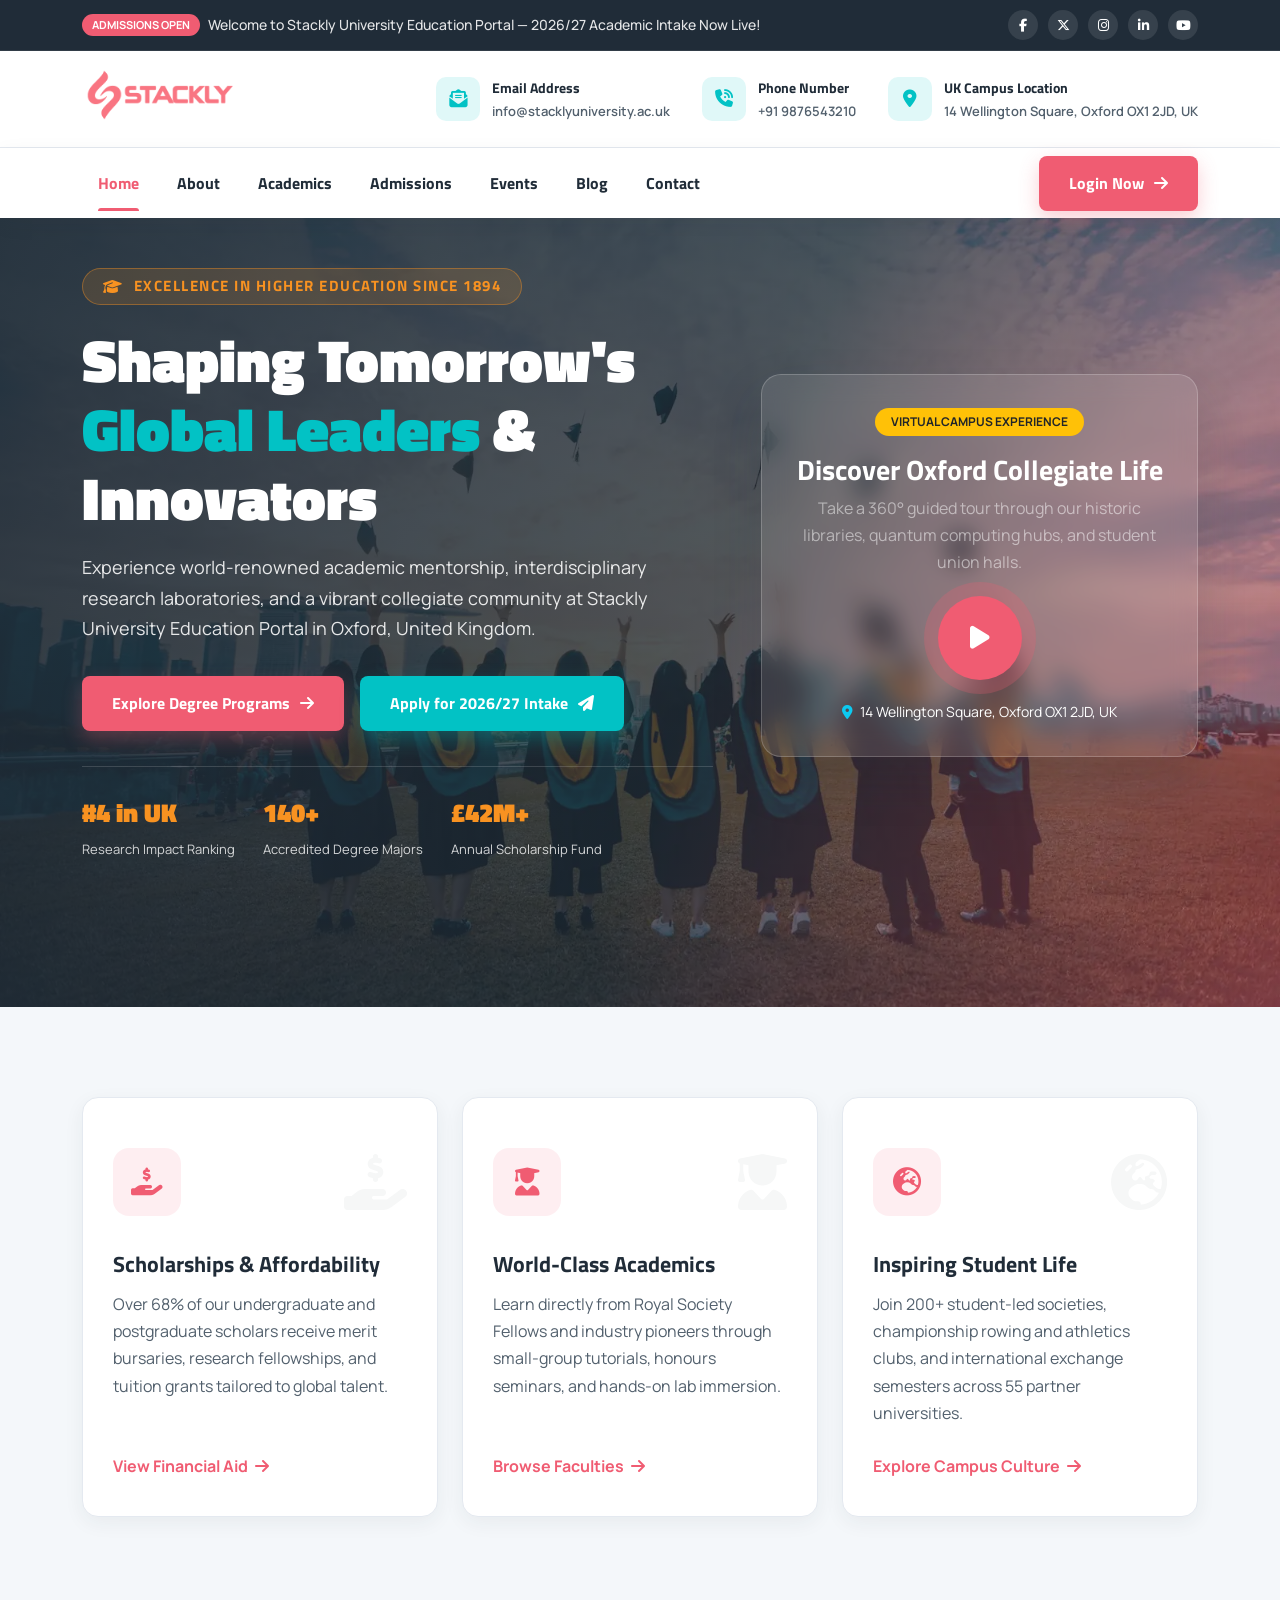
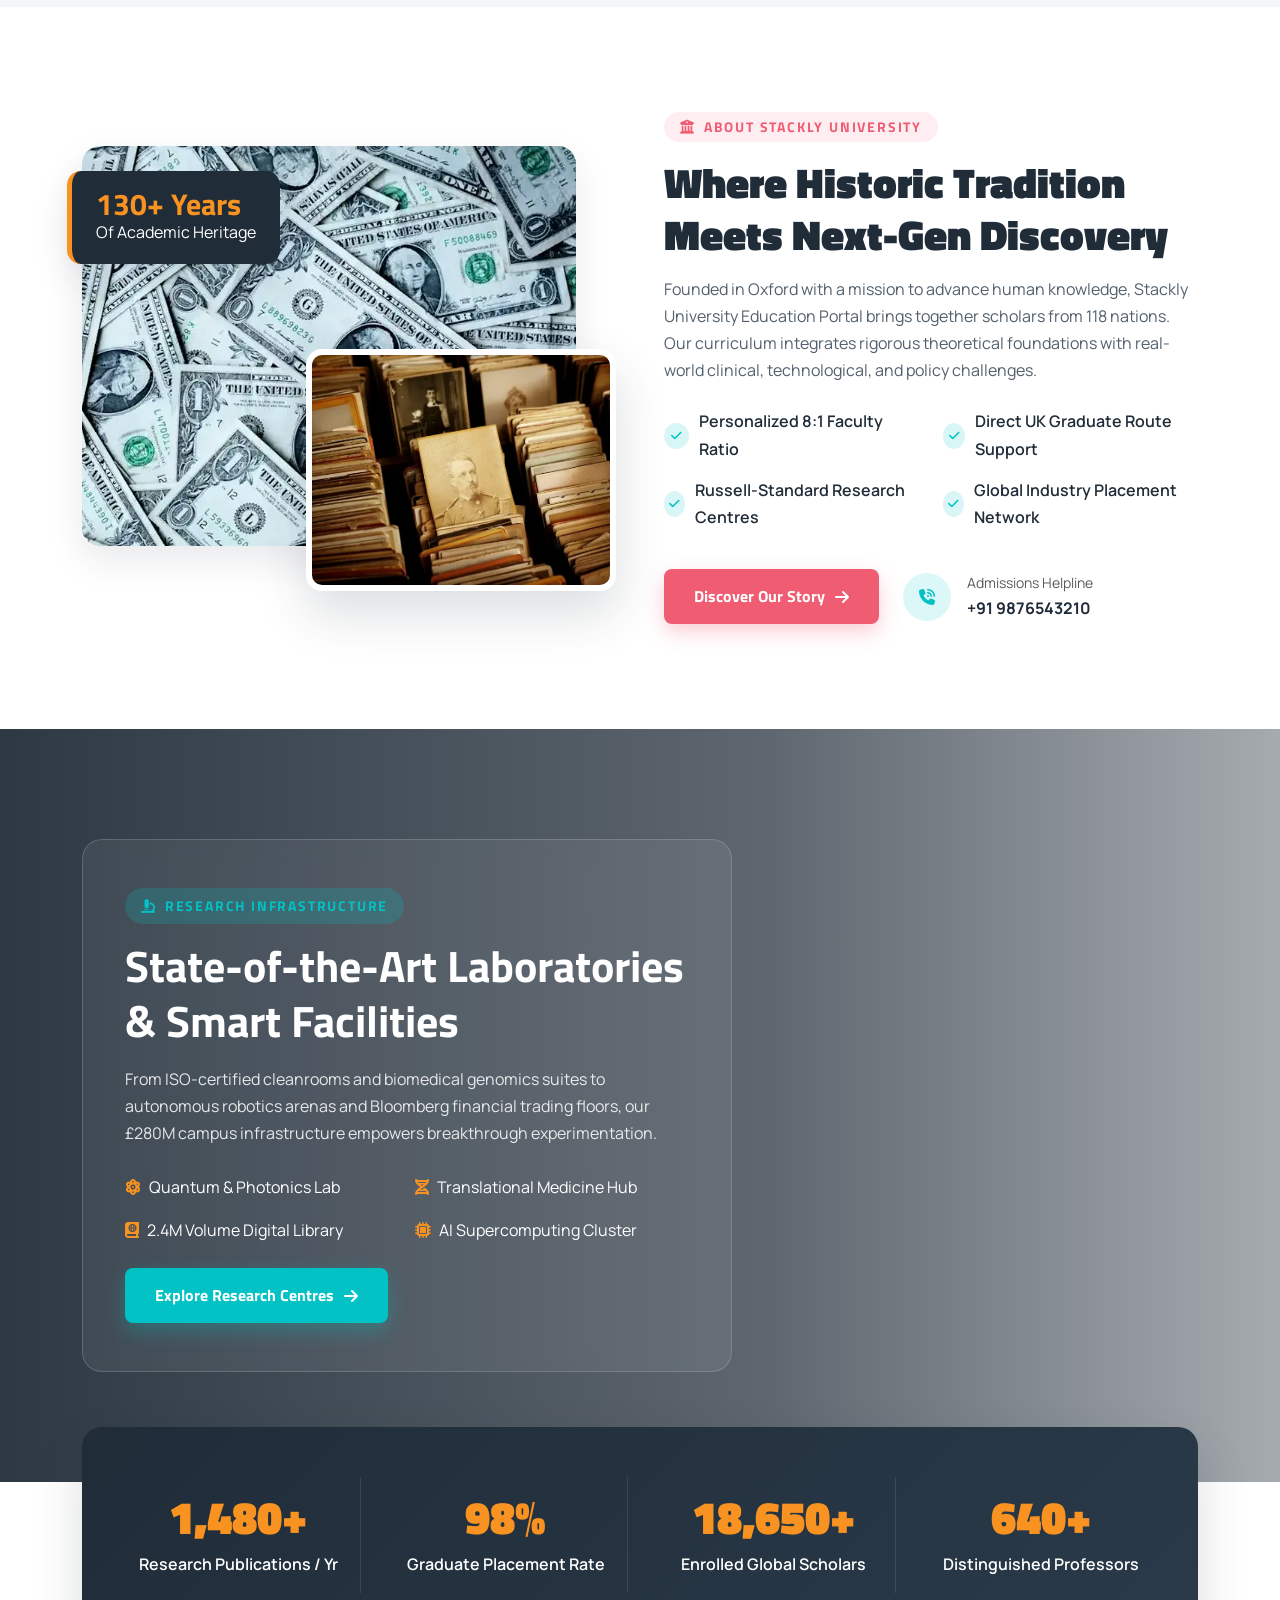
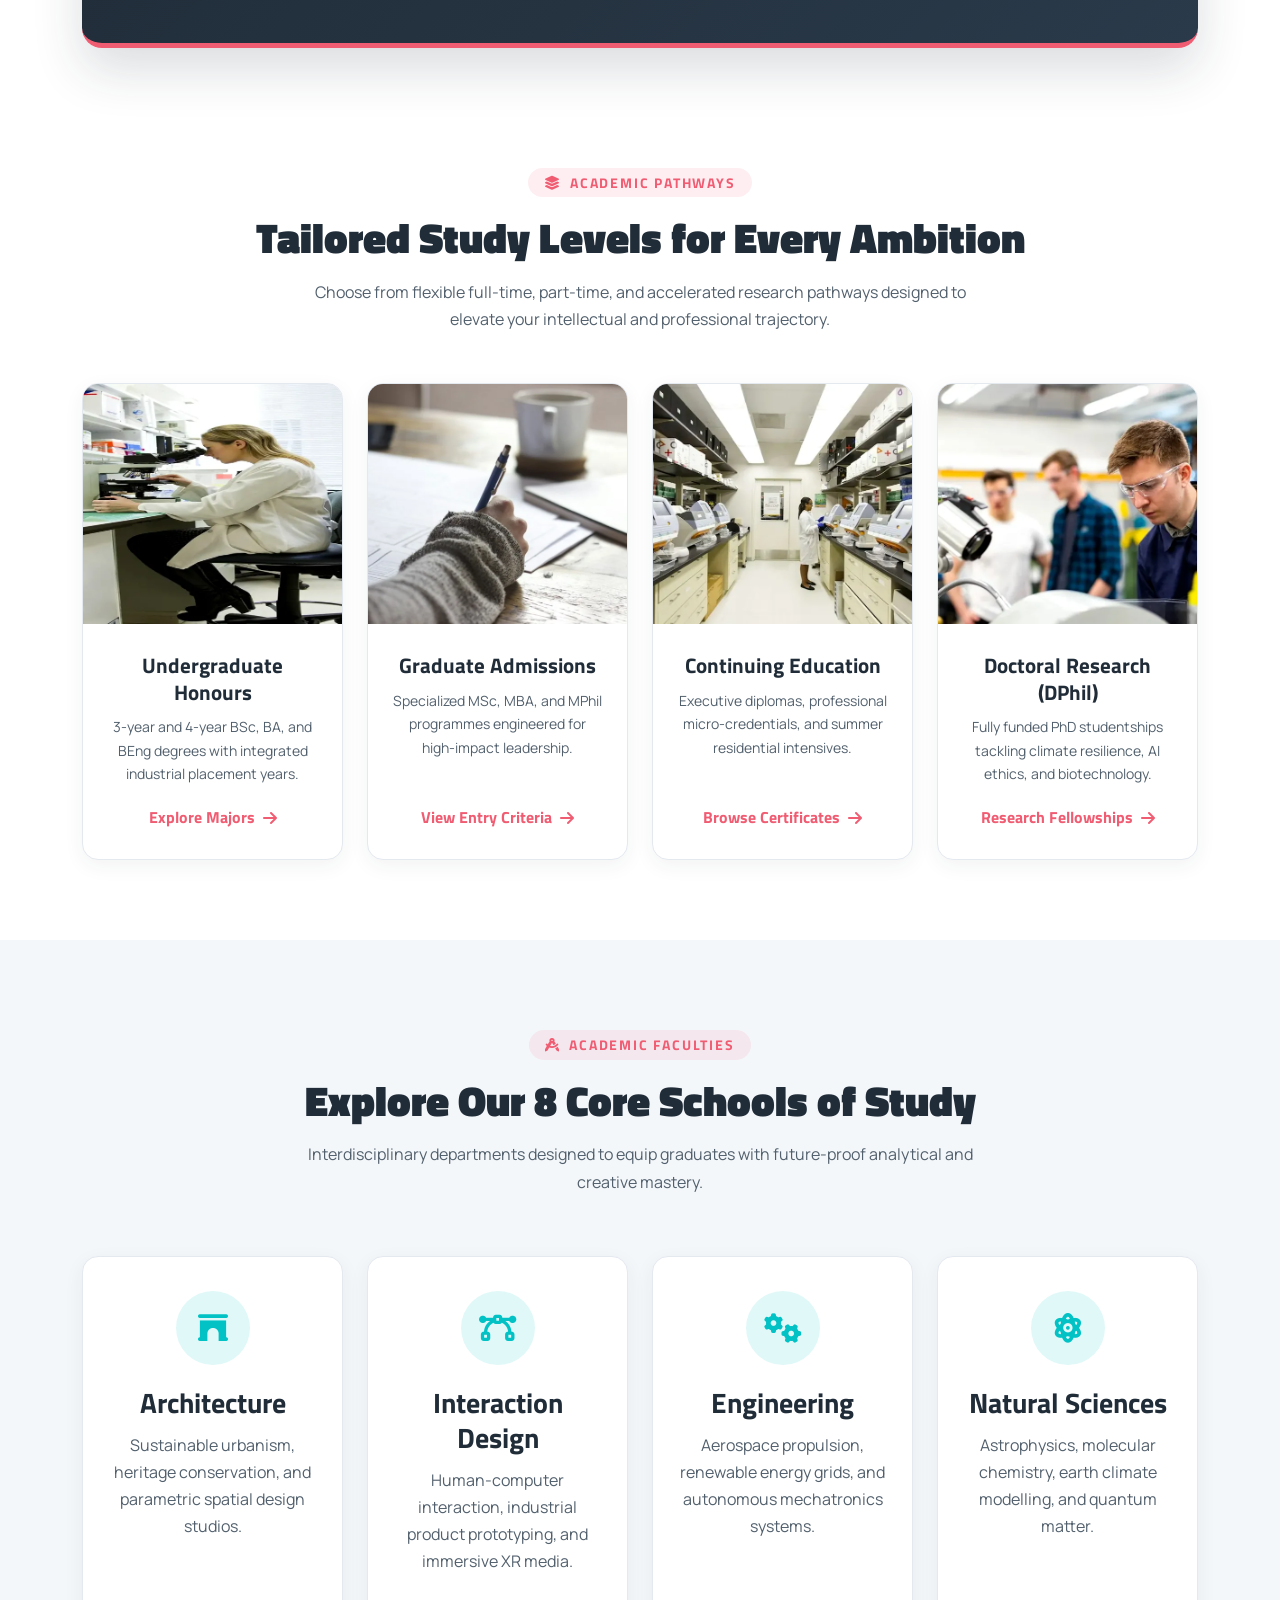
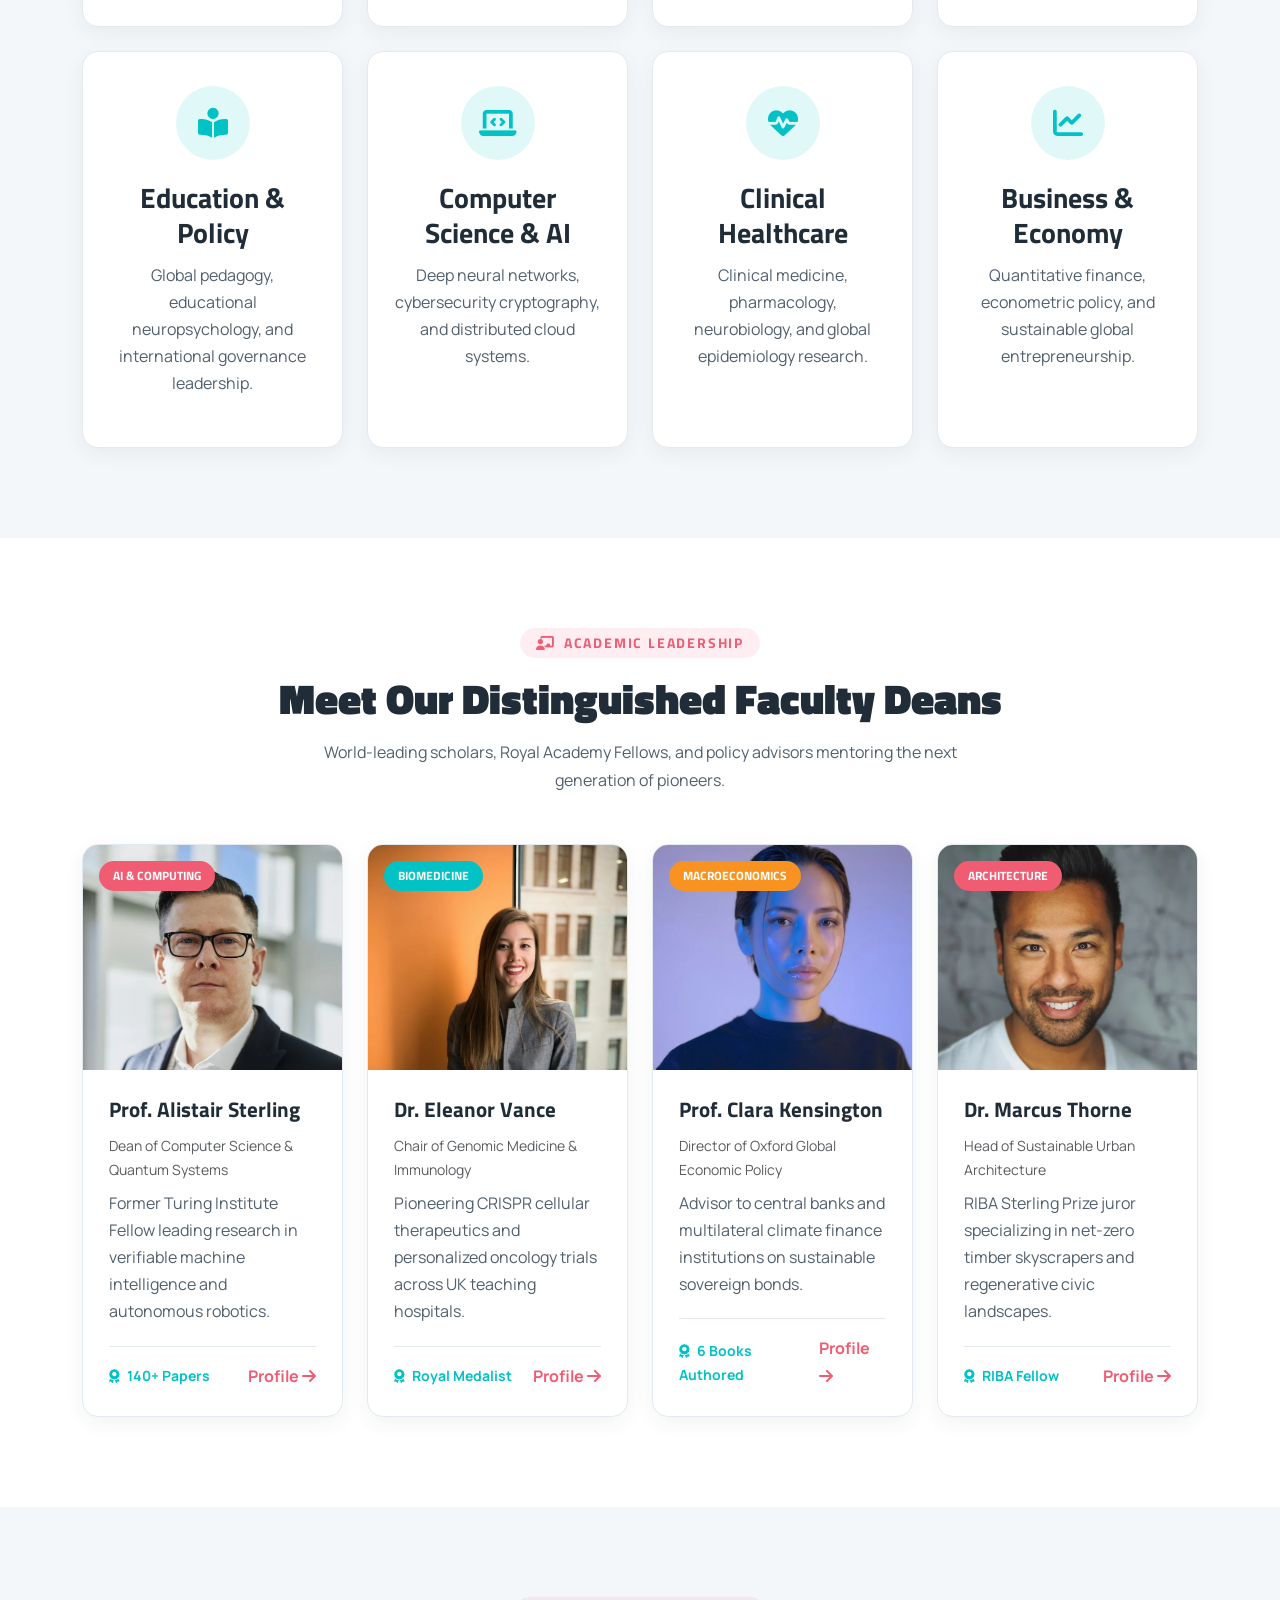
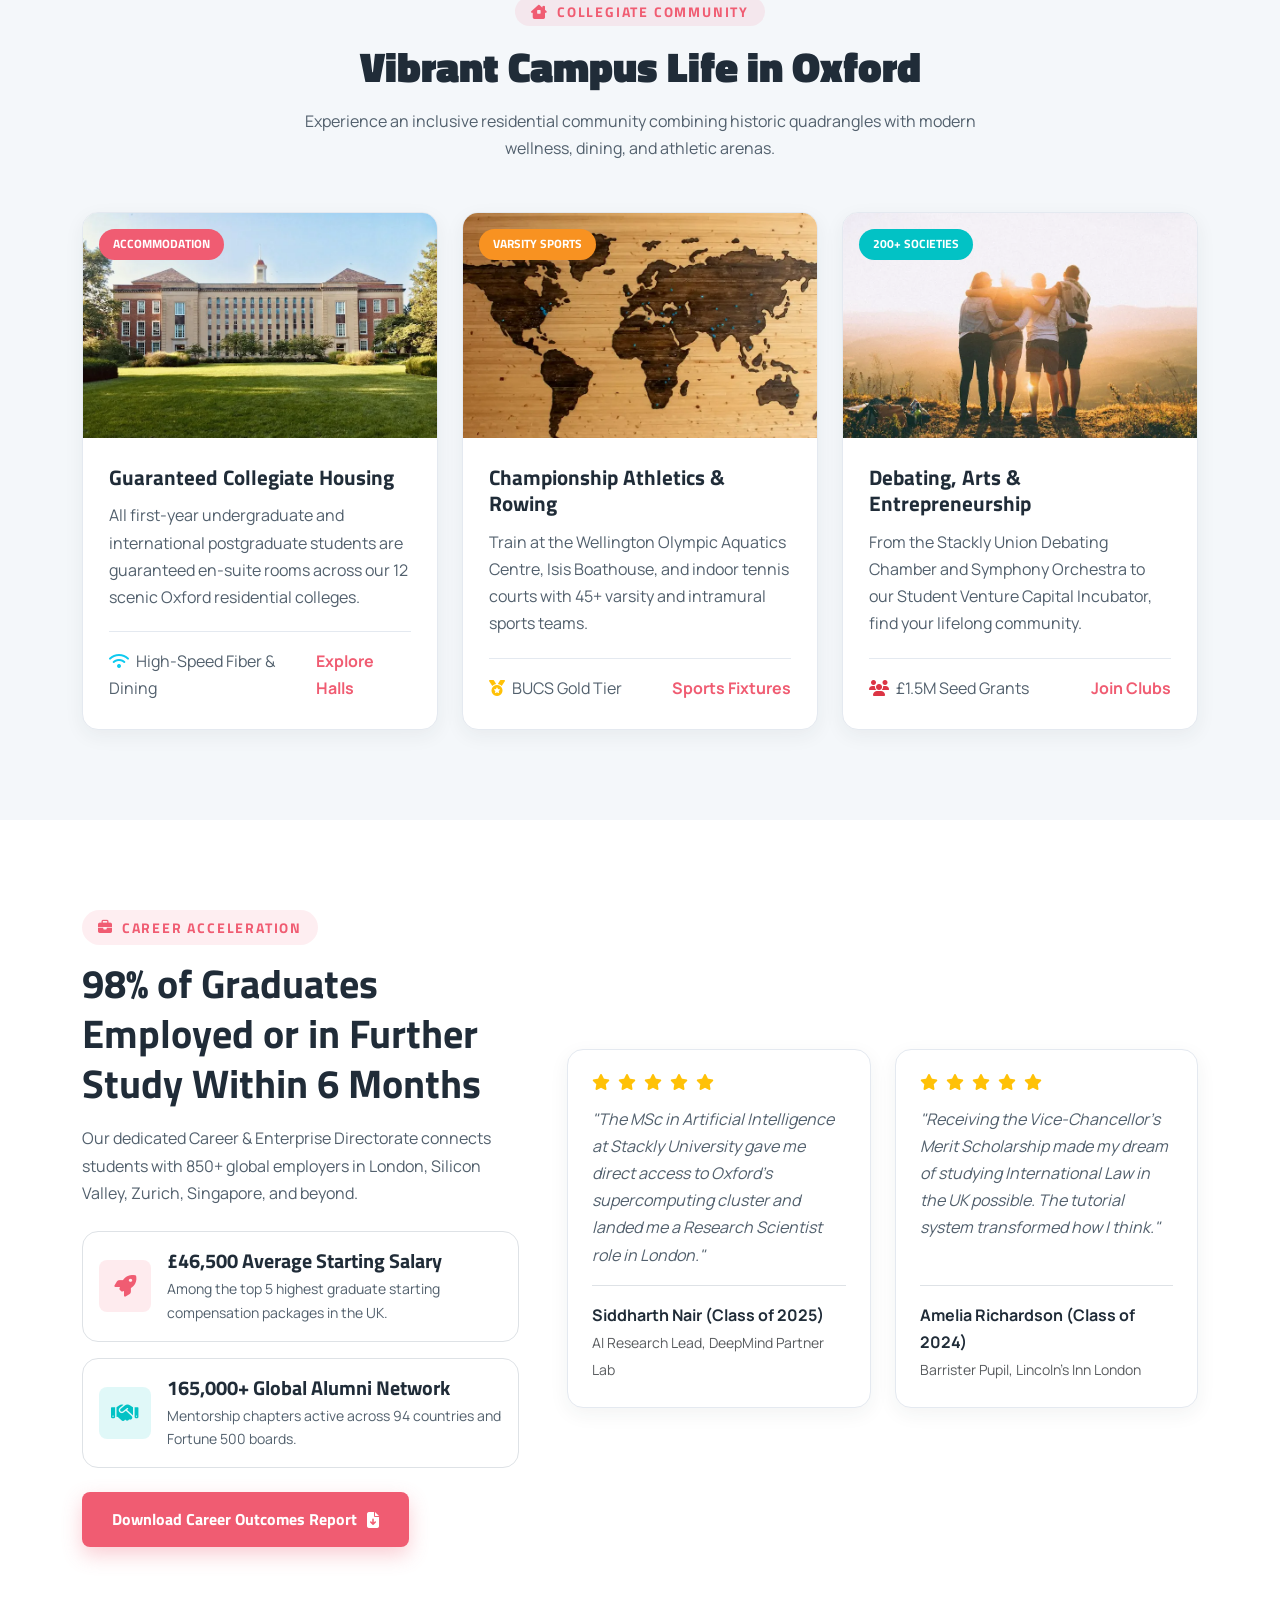
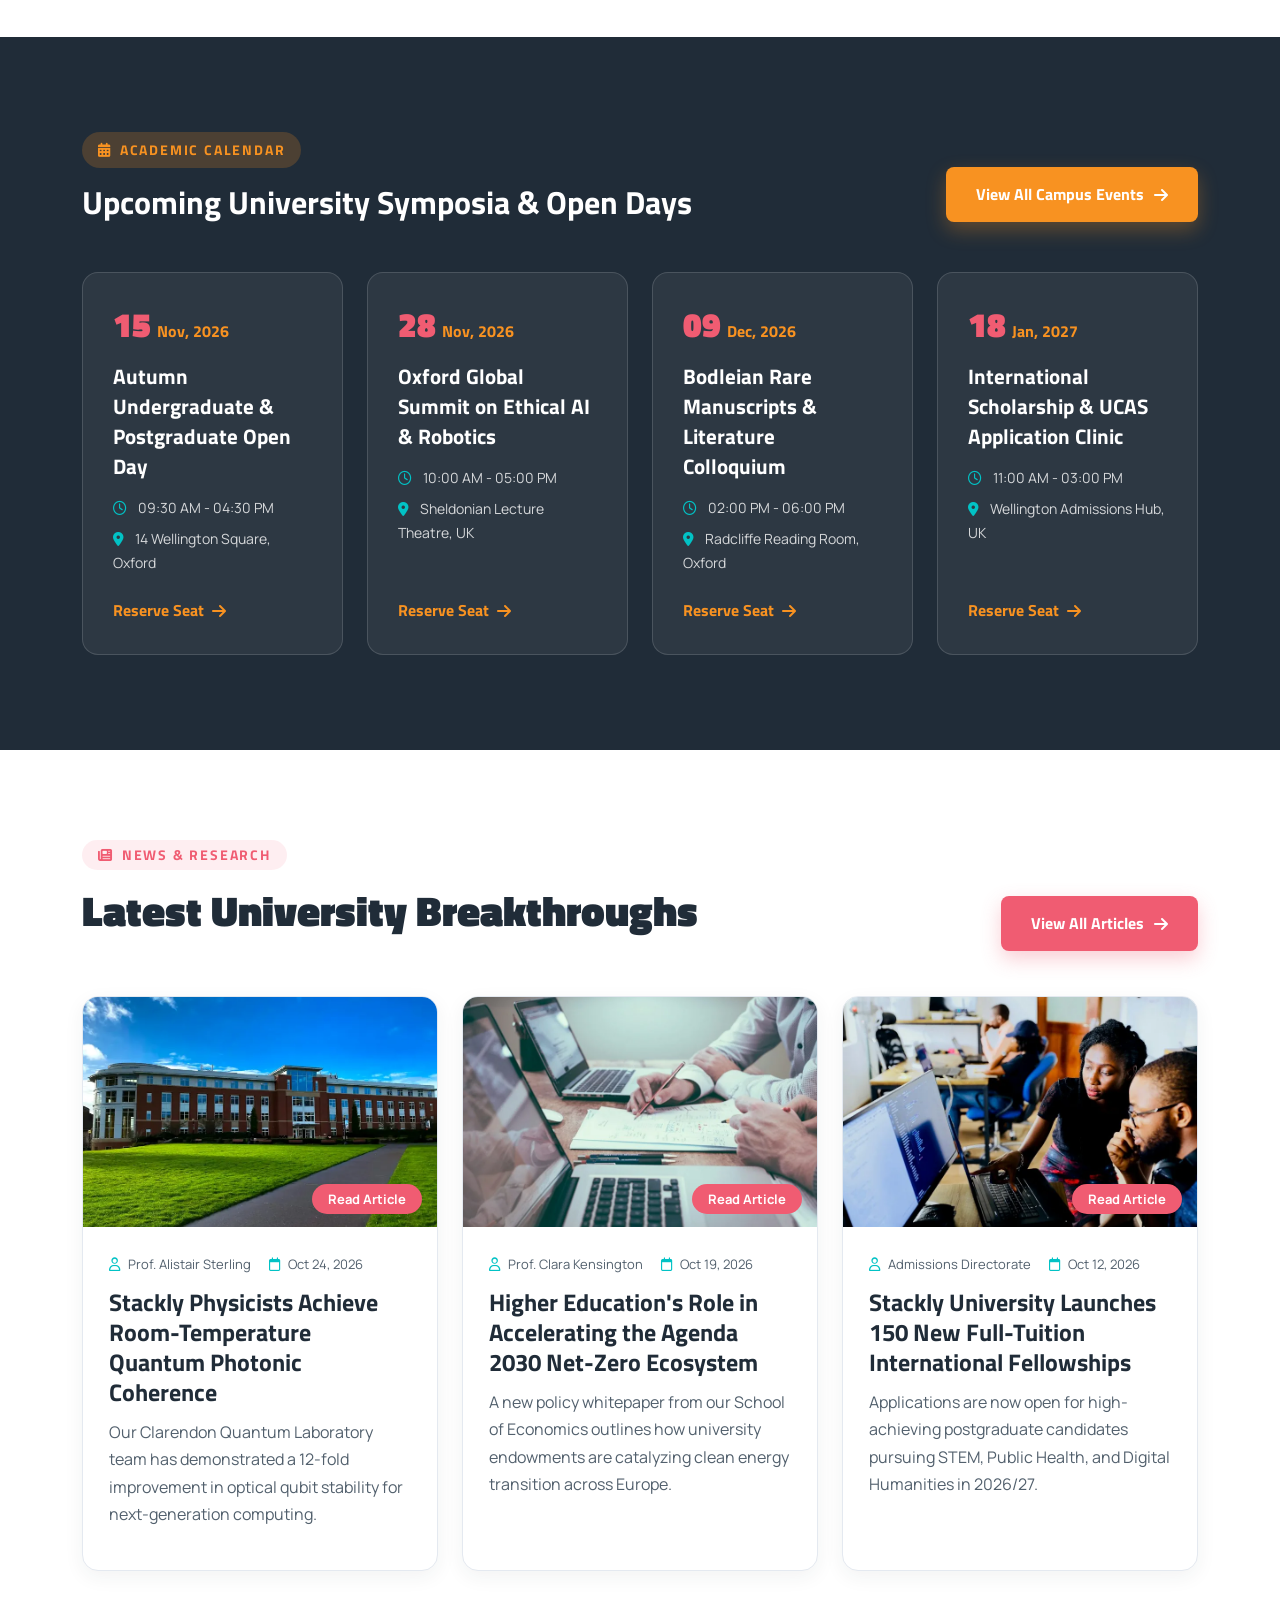
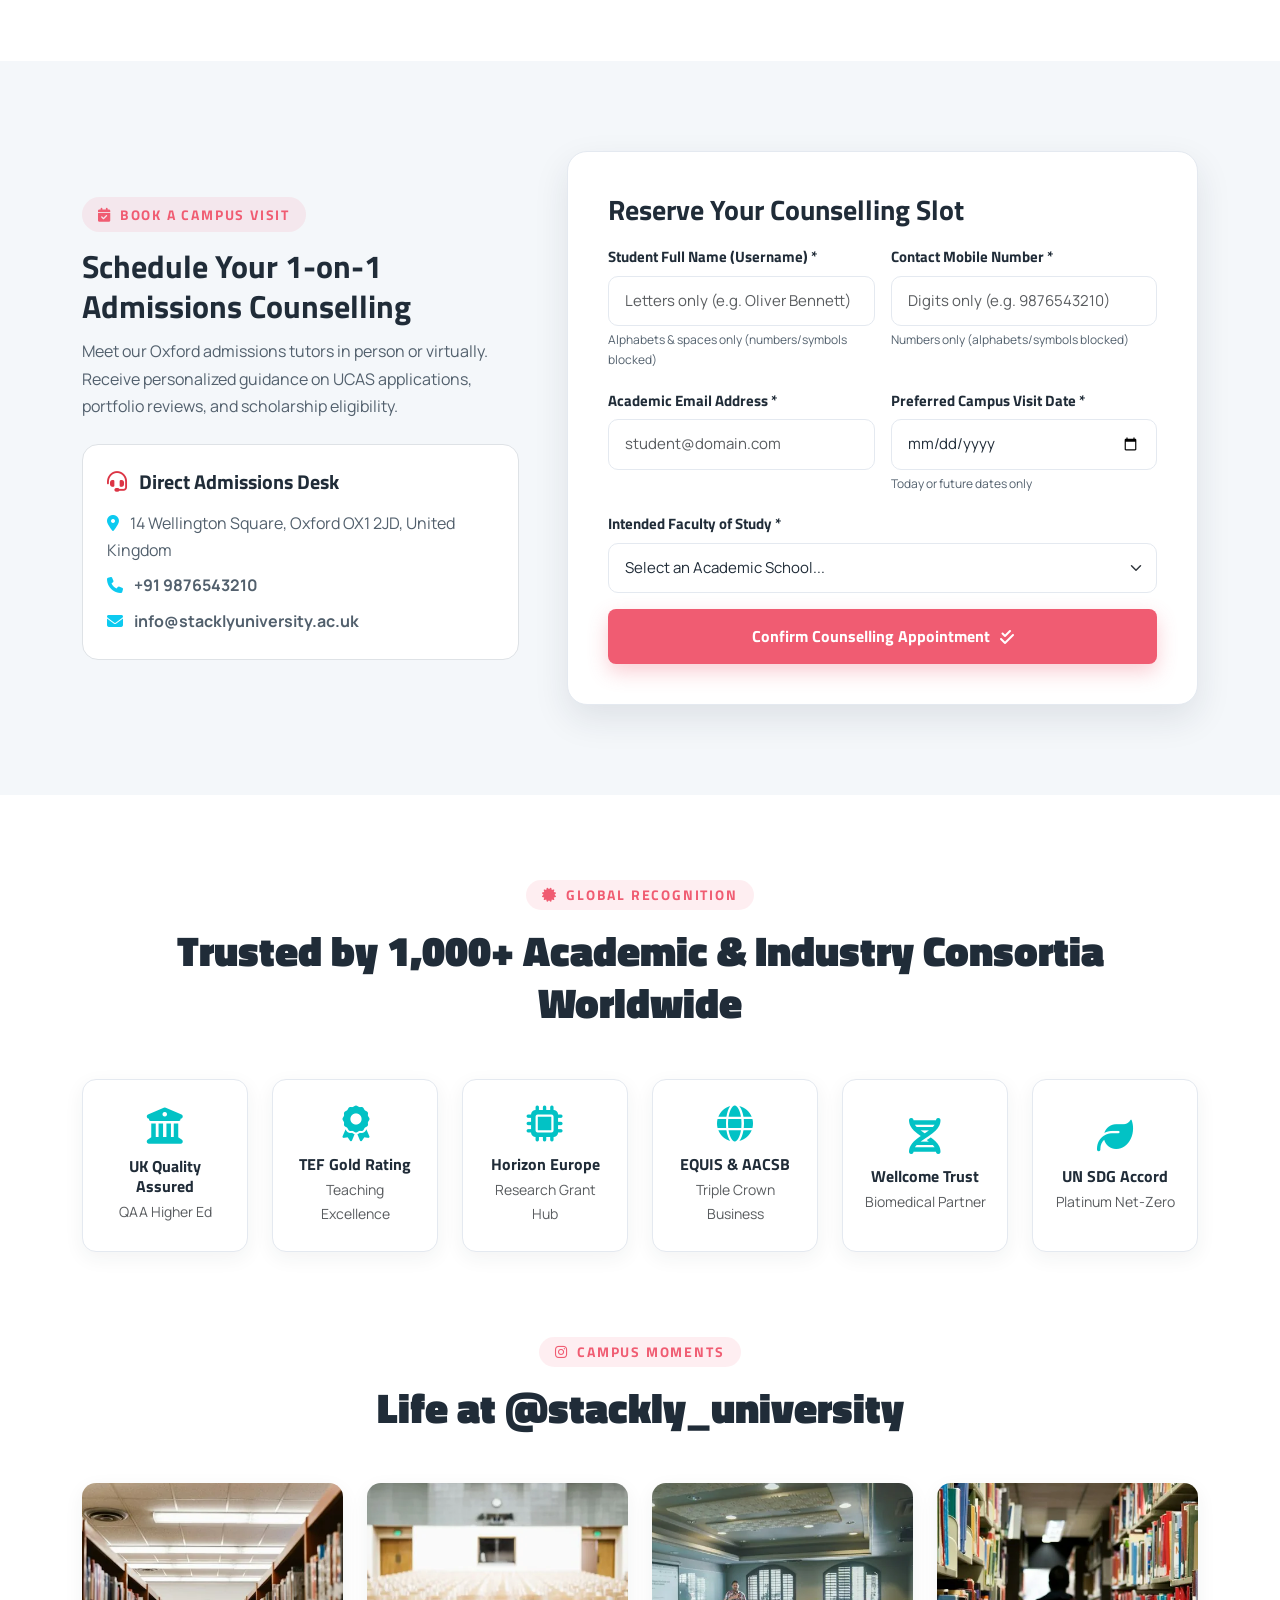
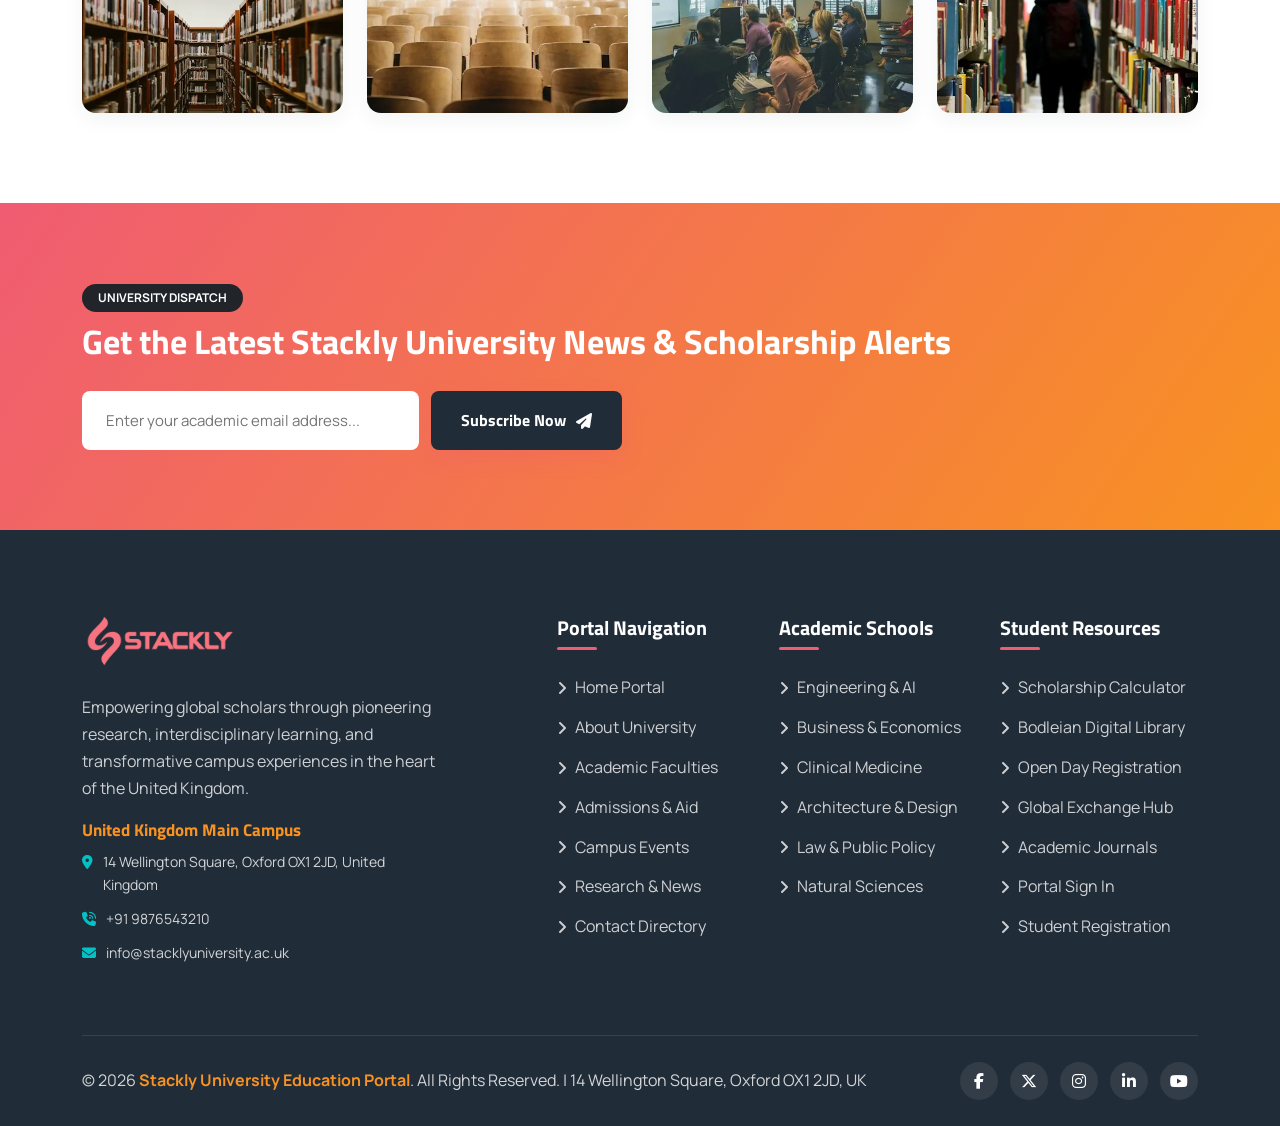
==== commit 30097953: "refactor: image corrections" ====
--- a/index.html
+++ b/index.html
@@ -23,7 +23,97 @@
     <!-- Main Theme Stylesheet -->
     <link rel="stylesheet" href="assets/css/styles.css" />
   </head>
-  <body class="boxed_wrapper">
+  <body class="boxed_wrapper preloader-active">
+    <!-- University Theme Preloader (Home Page - ~2 Seconds) -->
+    <div
+      id="universityPreloader"
+      class="uni_preloader"
+      role="status"
+      aria-live="polite"
+      aria-label="Loading Stackly University Education Portal"
+    >
+      <div class="uni_preloader_bg">
+        <span class="uni_orb uni_orb_one"></span>
+        <span class="uni_orb uni_orb_two"></span>
+        <span class="uni_orb uni_orb_three"></span>
+        <div class="uni_grid_overlay"></div>
+      </div>
+
+      <div class="uni_preloader_content">
+        <!-- Collegiate Crest & Orbital Rings -->
+        <div class="uni_crest_stage">
+          <div class="uni_ring uni_ring_outer">
+            <span class="uni_orbit_dot dot_crimson"></span>
+            <span class="uni_orbit_dot dot_gold"></span>
+          </div>
+          <div class="uni_ring uni_ring_middle"></div>
+          <div class="uni_ring uni_ring_inner">
+            <span class="uni_orbit_dot dot_teal"></span>
+          </div>
+
+          <div class="uni_crest_core">
+            <div class="uni_crest_shield">
+              <i class="fa-solid fa-graduation-cap uni_cap_icon"></i>
+              <div class="uni_book_pages">
+                <span></span>
+                <span></span>
+                <span></span>
+              </div>
+            </div>
+          </div>
+        </div>
+
+        <!-- Brand & Heritage Badge -->
+        <div class="uni_preloader_brand">
+          <div class="uni_heritage_pill">
+            <i class="fa-solid fa-building-columns"></i>
+            <span>EST. 1894 &bull; OXFORD COLLEGIATE HERITAGE</span>
+          </div>
+
+          <div class="uni_logo_row">
+            <img
+              src="assets/images/logoStackly.webp"
+              alt="Stackly University Logo"
+              class="uni_preloader_logo"
+            />
+          </div>
+
+          <h2 class="uni_preloader_title">Stackly <span>University</span></h2>
+          <p class="uni_preloader_motto">
+            Excellence in Higher Education, Research &amp; Global Leadership
+          </p>
+        </div>
+
+        <!-- Progress Bar & Dynamic Status -->
+        <div class="uni_progress_wrapper">
+          <div class="uni_progress_meta">
+            <span id="uniPreloaderStatus" class="uni_status_text">
+              <i class="fa-solid fa-compass-drafting"></i> Initializing Academic
+              Portal...
+            </span>
+            <span id="uniPreloaderPercent" class="uni_percent_text">0%</span>
+          </div>
+          <div class="uni_progress_track">
+            <div id="uniPreloaderBar" class="uni_progress_fill"></div>
+          </div>
+          <div class="uni_pillars_row">
+            <span class="uni_pillar_tag active" data-pillar-step="1">
+              <i class="fa-solid fa-flask"></i> Research
+            </span>
+            <span class="uni_pillar_dot"></span>
+            <span class="uni_pillar_tag" data-pillar-step="2">
+              <i class="fa-solid fa-user-graduate"></i> Academics
+            </span>
+            <span class="uni_pillar_dot"></span>
+            <span class="uni_pillar_tag" data-pillar-step="3">
+              <i class="fa-solid fa-earth-europe"></i> Global Campus
+            </span>
+          </div>
+        </div>
+      </div>
+    </div>
+    <!-- End University Theme Preloader -->
+
     <!-- Common Header Component Container -->
     <div id="header-component"></div>
 
@@ -784,6 +874,7 @@
                 <img
                   src="assets/images/home/prof-alistair-sterling.webp"
                   alt="Prof. Alistair Sterling"
+                  style="object-position: top"
                 />
                 <span class="portal_card_badge">AI &amp; Computing</span>
               </div>
@@ -818,6 +909,7 @@
                 <img
                   src="assets/images/home/dr-eleanor-vance.webp"
                   alt="Dr. Eleanor Vance"
+                  style="object-position: top"
                 />
                 <span
                   class="portal_card_badge"
@@ -895,6 +987,7 @@
                 <img
                   src="assets/images/home/dr-marcus-thorne.webp"
                   alt="Dr. Marcus Thorne"
+                  style="object-position: 0px -30px"
                 />
                 <span class="portal_card_badge">Architecture</span>
               </div>
@@ -1488,6 +1581,7 @@
                       data-validation="username"
                       placeholder="Letters only (e.g. Oliver Bennett)"
                       autocomplete="name"
+                      maxlength="16"
                       required
                     />
                     <small class="field_hint"
@@ -1506,7 +1600,8 @@
                       class="form-control number-field"
                       data-validation="number"
                       placeholder="Digits only (e.g. 9876543210)"
-                      maxlength="15"
+                      minlength="10"
+                      maxlength="10"
                       autocomplete="tel"
                       required
                     />
--- a/assets/css/styles.css
+++ b/assets/css/styles.css
@@ -2089,3 +2089,576 @@
   }
 }
 
+/* ==========================================
+   HOME PAGE UNIVERSITY THEME PRELOADER (~2s)
+========================================== */
+body.preloader-active {
+  overflow: hidden !important;
+}
+
+.uni_preloader {
+  position: fixed;
+  inset: 0;
+  width: 100vw;
+  height: 100vh;
+  z-index: 99999;
+  display: flex;
+  align-items: center;
+  justify-content: center;
+  background: radial-gradient(
+    circle at 50% 35%,
+    #253444 0%,
+    var(--theme-color-two) 55%,
+    #111820 100%
+  );
+  color: var(--white);
+  overflow: hidden;
+  transition:
+    opacity 0.55s cubic-bezier(0.65, 0, 0.35, 1),
+    transform 0.65s cubic-bezier(0.65, 0, 0.35, 1),
+    visibility 0.65s ease;
+}
+
+.uni_preloader.is-loaded {
+  opacity: 0;
+  visibility: hidden;
+  pointer-events: none;
+  transform: scale(1.04) translateY(-18px);
+}
+
+/* Ambient Background Orbs & Architectural Grid */
+.uni_preloader_bg {
+  position: absolute;
+  inset: 0;
+  pointer-events: none;
+  overflow: hidden;
+}
+
+.uni_grid_overlay {
+  position: absolute;
+  inset: 0;
+  background-image:
+    linear-gradient(rgba(255, 255, 255, 0.03) 1px, transparent 1px),
+    linear-gradient(90deg, rgba(255, 255, 255, 0.03) 1px, transparent 1px);
+  background-size: 48px 48px;
+  mask-image: radial-gradient(circle at center, black 35%, transparent 80%);
+  -webkit-mask-image: radial-gradient(
+    circle at center,
+    black 35%,
+    transparent 80%
+  );
+}
+
+.uni_orb {
+  position: absolute;
+  border-radius: 50%;
+  filter: blur(80px);
+  opacity: 0.32;
+  animation: uniOrbFloat 4s ease-in-out infinite alternate;
+}
+
+.uni_orb_one {
+  width: 360px;
+  height: 360px;
+  background: var(--primary-color);
+  top: -80px;
+  left: 12%;
+}
+
+.uni_orb_two {
+  width: 320px;
+  height: 320px;
+  background: var(--theme-color-one);
+  bottom: -70px;
+  right: 12%;
+  animation-delay: -1.2s;
+}
+
+.uni_orb_three {
+  width: 260px;
+  height: 260px;
+  background: var(--secondary-color);
+  top: 40%;
+  left: 50%;
+  transform: translate(-50%, -50%);
+  opacity: 0.18;
+}
+
+/* Content Card Wrapper */
+.uni_preloader_content {
+  position: relative;
+  z-index: 2;
+  width: min(92vw, 490px);
+  padding: 42px 36px 36px;
+  border-radius: 28px;
+  background: rgba(255, 255, 255, 0.04);
+  backdrop-filter: blur(18px);
+  -webkit-backdrop-filter: blur(18px);
+  border: 1px solid rgba(255, 255, 255, 0.11);
+  box-shadow:
+    0 30px 70px rgba(0, 0, 0, 0.45),
+    inset 0 1px 0 rgba(255, 255, 255, 0.14);
+  text-align: center;
+  animation: uniCardEntrance 0.55s cubic-bezier(0.22, 1, 0.36, 1) forwards;
+}
+
+.uni_preloader.is-loaded .uni_preloader_content {
+  transform: translateY(-16px) scale(0.96);
+  opacity: 0;
+  transition: all 0.45s ease;
+}
+
+/* Collegiate Crest & Orbital Rings */
+.uni_crest_stage {
+  position: relative;
+  width: 152px;
+  height: 152px;
+  margin: 0 auto 24px;
+  display: flex;
+  align-items: center;
+  justify-content: center;
+}
+
+.uni_ring {
+  position: absolute;
+  border-radius: 50%;
+}
+
+.uni_ring_outer {
+  inset: 0;
+  border: 1.5px dashed rgba(248, 146, 33, 0.42);
+  animation: uniRingMorph 3.5s ease-in-out infinite;
+}
+
+.uni_ring_middle {
+  inset: 14px;
+  border: 2px solid transparent;
+  border-top-color: var(--primary-color);
+  border-right-color: var(--secondary-color);
+  border-bottom-color: rgba(2, 194, 197, 0.35);
+  border-left-color: transparent;
+  animation: uniRingFlicker 2s ease-in-out infinite;
+  filter: drop-shadow(0 0 10px rgba(240, 92, 114, 0.35));
+}
+
+.uni_ring_inner {
+  inset: 28px;
+  border: 1.5px solid rgba(2, 194, 197, 0.28);
+  border-top-color: var(--theme-color-one);
+  animation: uniRingBounce 1.4s cubic-bezier(0.36, 0.07, 0.19, 0.97) infinite;
+}
+
+.uni_orbit_dot {
+  position: absolute;
+  width: 10px;
+  height: 10px;
+  border-radius: 50%;
+}
+
+.uni_orbit_dot.dot_crimson {
+  top: -5px;
+  left: 50%;
+  transform: translateX(-50%);
+  background: var(--primary-color);
+  box-shadow: 0 0 14px var(--primary-color);
+}
+
+.uni_orbit_dot.dot_gold {
+  bottom: -5px;
+  left: 50%;
+  transform: translateX(-50%);
+  background: var(--secondary-color);
+  box-shadow: 0 0 14px var(--secondary-color);
+}
+
+.uni_orbit_dot.dot_teal {
+  top: 50%;
+  right: -5px;
+  transform: translateY(-50%);
+  width: 8px;
+  height: 8px;
+  background: var(--theme-color-one);
+  box-shadow: 0 0 12px var(--theme-color-one);
+}
+
+.uni_crest_core {
+  position: relative;
+  width: 82px;
+  height: 82px;
+  border-radius: 50%;
+  background: linear-gradient(
+    145deg,
+    rgba(240, 92, 114, 0.22) 0%,
+    rgba(32, 44, 56, 0.92) 60%,
+    rgba(2, 194, 197, 0.22) 100%
+  );
+  border: 1px solid rgba(255, 255, 255, 0.18);
+  display: flex;
+  align-items: center;
+  justify-content: center;
+  box-shadow:
+    0 10px 25px rgba(0, 0, 0, 0.35),
+    inset 0 0 18px rgba(248, 146, 33, 0.18);
+  animation: uniCorePulse 1.6s ease-in-out infinite alternate;
+}
+
+.uni_crest_shield {
+  display: flex;
+  flex-direction: column;
+  align-items: center;
+  justify-content: center;
+  gap: 5px;
+}
+
+.uni_cap_icon {
+  font-size: 30px;
+  background: linear-gradient(
+    135deg,
+    #ffffff 0%,
+    var(--secondary-color) 65%,
+    var(--primary-color) 100%
+  );
+  -webkit-background-clip: text;
+  background-clip: text;
+  color: transparent;
+  filter: drop-shadow(0 4px 10px rgba(248, 146, 33, 0.4));
+  animation: uniCapFloat 1.5s ease-in-out infinite alternate;
+}
+
+.uni_book_pages {
+  display: flex;
+  align-items: center;
+  gap: 4px;
+}
+
+.uni_book_pages span {
+  display: block;
+  width: 8px;
+  height: 3px;
+  border-radius: 3px;
+  background: var(--theme-color-one);
+  animation: uniPageWave 1.2s ease-in-out infinite;
+}
+
+.uni_book_pages span:nth-child(2) {
+  width: 12px;
+  background: var(--secondary-color);
+  animation-delay: 0.2s;
+}
+
+.uni_book_pages span:nth-child(3) {
+  background: var(--primary-color);
+  animation-delay: 0.4s;
+}
+
+/* Brand & Heritage Typography */
+.uni_heritage_pill {
+  display: inline-flex;
+  align-items: center;
+  gap: 8px;
+  padding: 5px 15px;
+  border-radius: 50px;
+  background: rgba(248, 146, 33, 0.14);
+  border: 1px solid rgba(248, 146, 33, 0.35);
+  color: var(--secondary-color);
+  font-family: var(--titillium);
+  font-size: 11px;
+  font-weight: 700;
+  letter-spacing: 1.5px;
+  text-transform: uppercase;
+  margin-bottom: 14px;
+}
+
+.uni_logo_row {
+  display: flex;
+  justify-content: center;
+  margin-bottom: 10px;
+}
+
+.uni_preloader_logo {
+  max-height: 44px;
+  width: auto;
+  object-fit: contain;
+  filter: invert(44%) sepia(72%) saturate(600%) hue-rotate(308deg)
+    brightness(105%) contrast(98%)
+    drop-shadow(0 4px 12px rgba(240, 92, 114, 0.35));
+}
+
+.uni_preloader_title {
+  font-family: var(--titillium);
+  font-size: clamp(24px, 4vw, 30px);
+  font-weight: 900;
+  color: var(--white);
+  letter-spacing: 0.5px;
+  margin-bottom: 6px;
+}
+
+.uni_preloader_title span {
+  background: linear-gradient(
+    90deg,
+    var(--primary-color),
+    var(--secondary-color),
+    var(--theme-color-one)
+  );
+  -webkit-background-clip: text;
+  background-clip: text;
+  color: transparent;
+}
+
+.uni_preloader_motto {
+  font-size: 13.5px;
+  color: rgba(255, 255, 255, 0.72);
+  margin-bottom: 24px;
+  font-weight: 500;
+}
+
+/* Progress Bar & Dynamic Status */
+.uni_progress_wrapper {
+  background: rgba(15, 22, 30, 0.55);
+  border: 1px solid rgba(255, 255, 255, 0.08);
+  border-radius: 16px;
+  padding: 16px 18px;
+}
+
+.uni_progress_meta {
+  display: flex;
+  align-items: center;
+  justify-content: space-between;
+  gap: 10px;
+  margin-bottom: 10px;
+  font-size: 12.5px;
+}
+
+.uni_status_text {
+  color: rgba(255, 255, 255, 0.88);
+  font-weight: 600;
+  display: inline-flex;
+  align-items: center;
+  gap: 7px;
+  text-align: left;
+}
+
+.uni_status_text i {
+  color: var(--theme-color-one);
+}
+
+.uni_percent_text {
+  font-family: var(--titillium);
+  font-size: 15px;
+  font-weight: 800;
+  color: var(--secondary-color);
+  min-width: 42px;
+  text-align: right;
+}
+
+.uni_progress_track {
+  position: relative;
+  width: 100%;
+  height: 7px;
+  border-radius: 50px;
+  background: rgba(255, 255, 255, 0.1);
+  overflow: hidden;
+  margin-bottom: 14px;
+}
+
+.uni_progress_fill {
+  width: 0%;
+  height: 100%;
+  border-radius: 50px;
+  background: linear-gradient(
+    90deg,
+    var(--primary-color) 0%,
+    var(--secondary-color) 52%,
+    var(--theme-color-one) 100%
+  );
+  box-shadow: 0 0 16px rgba(240, 92, 114, 0.65);
+  position: relative;
+  transition: width 0.08s linear;
+}
+
+.uni_progress_fill::after {
+  content: "";
+  position: absolute;
+  inset: 0;
+  background: linear-gradient(
+    90deg,
+    transparent,
+    rgba(255, 255, 255, 0.55),
+    transparent
+  );
+  animation: uniProgressShimmer 1s linear infinite;
+}
+
+.uni_pillars_row {
+  display: flex;
+  align-items: center;
+  justify-content: center;
+  flex-wrap: wrap;
+  gap: 10px;
+  font-size: 11.5px;
+  font-weight: 600;
+  color: rgba(255, 255, 255, 0.48);
+}
+
+.uni_pillar_tag {
+  display: inline-flex;
+  align-items: center;
+  gap: 5px;
+  transition: all 0.3s ease;
+}
+
+.uni_pillar_tag.active {
+  color: var(--white);
+}
+
+.uni_pillar_tag.active i {
+  color: var(--primary-color);
+}
+
+.uni_pillar_dot {
+  width: 4px;
+  height: 4px;
+  border-radius: 50%;
+  background: rgba(255, 255, 255, 0.25);
+}
+
+/* Preloader Keyframes */
+@keyframes uniRingMorph {
+  0%,
+  100% {
+    border-radius: 50%;
+    transform: scale(1);
+    opacity: 0.55;
+  }
+  25% {
+    border-radius: 38% 62% 55% 45% / 48% 52% 48% 52%;
+    transform: scale(1.06);
+    opacity: 0.85;
+  }
+  50% {
+    border-radius: 50%;
+    transform: scale(0.94);
+    opacity: 0.65;
+  }
+  75% {
+    border-radius: 55% 45% 38% 62% / 52% 48% 52% 48%;
+    transform: scale(1.04);
+    opacity: 0.9;
+  }
+}
+
+@keyframes uniRingFlicker {
+  0%,
+  100% {
+    opacity: 1;
+    transform: scale(1);
+    filter: drop-shadow(0 0 10px rgba(240, 92, 114, 0.35));
+  }
+  30% {
+    opacity: 0.3;
+    transform: scale(0.97);
+    filter: drop-shadow(0 0 4px rgba(240, 92, 114, 0.1));
+  }
+  60% {
+    opacity: 0.85;
+    transform: scale(1.03);
+    filter: drop-shadow(0 0 18px rgba(248, 146, 33, 0.6));
+  }
+}
+
+@keyframes uniRingBounce {
+  0%,
+  100% {
+    transform: scale(1);
+    opacity: 0.7;
+  }
+  40% {
+    transform: scale(1.18);
+    opacity: 1;
+  }
+  60% {
+    transform: scale(0.88);
+    opacity: 0.5;
+  }
+}
+
+@keyframes uniCorePulse {
+  from {
+    transform: scale(0.96);
+  }
+  to {
+    transform: scale(1.04);
+  }
+}
+
+@keyframes uniCapFloat {
+  from {
+    transform: translateY(2px);
+  }
+  to {
+    transform: translateY(-3px);
+  }
+}
+
+@keyframes uniPageWave {
+  0%,
+  100% {
+    opacity: 0.45;
+    transform: scaleX(0.85);
+  }
+  50% {
+    opacity: 1;
+    transform: scaleX(1.15);
+  }
+}
+
+@keyframes uniProgressShimmer {
+  from {
+    transform: translateX(-100%);
+  }
+  to {
+    transform: translateX(100%);
+  }
+}
+
+@keyframes uniOrbFloat {
+  from {
+    transform: translate(0, 0) scale(1);
+  }
+  to {
+    transform: translate(24px, -20px) scale(1.08);
+  }
+}
+
+@keyframes uniCardEntrance {
+  from {
+    opacity: 0;
+    transform: translateY(18px) scale(0.96);
+  }
+  to {
+    opacity: 1;
+    transform: translateY(0) scale(1);
+  }
+}
+
+@media (max-width: 575.98px) {
+  .uni_preloader_content {
+    padding: 32px 22px 26px;
+  }
+
+  .uni_crest_stage {
+    width: 130px;
+    height: 130px;
+    margin-bottom: 18px;
+  }
+
+  .uni_crest_core {
+    width: 70px;
+    height: 70px;
+  }
+
+  .uni_heritage_pill {
+    font-size: 10px;
+    padding: 4px 12px;
+  }
+}
